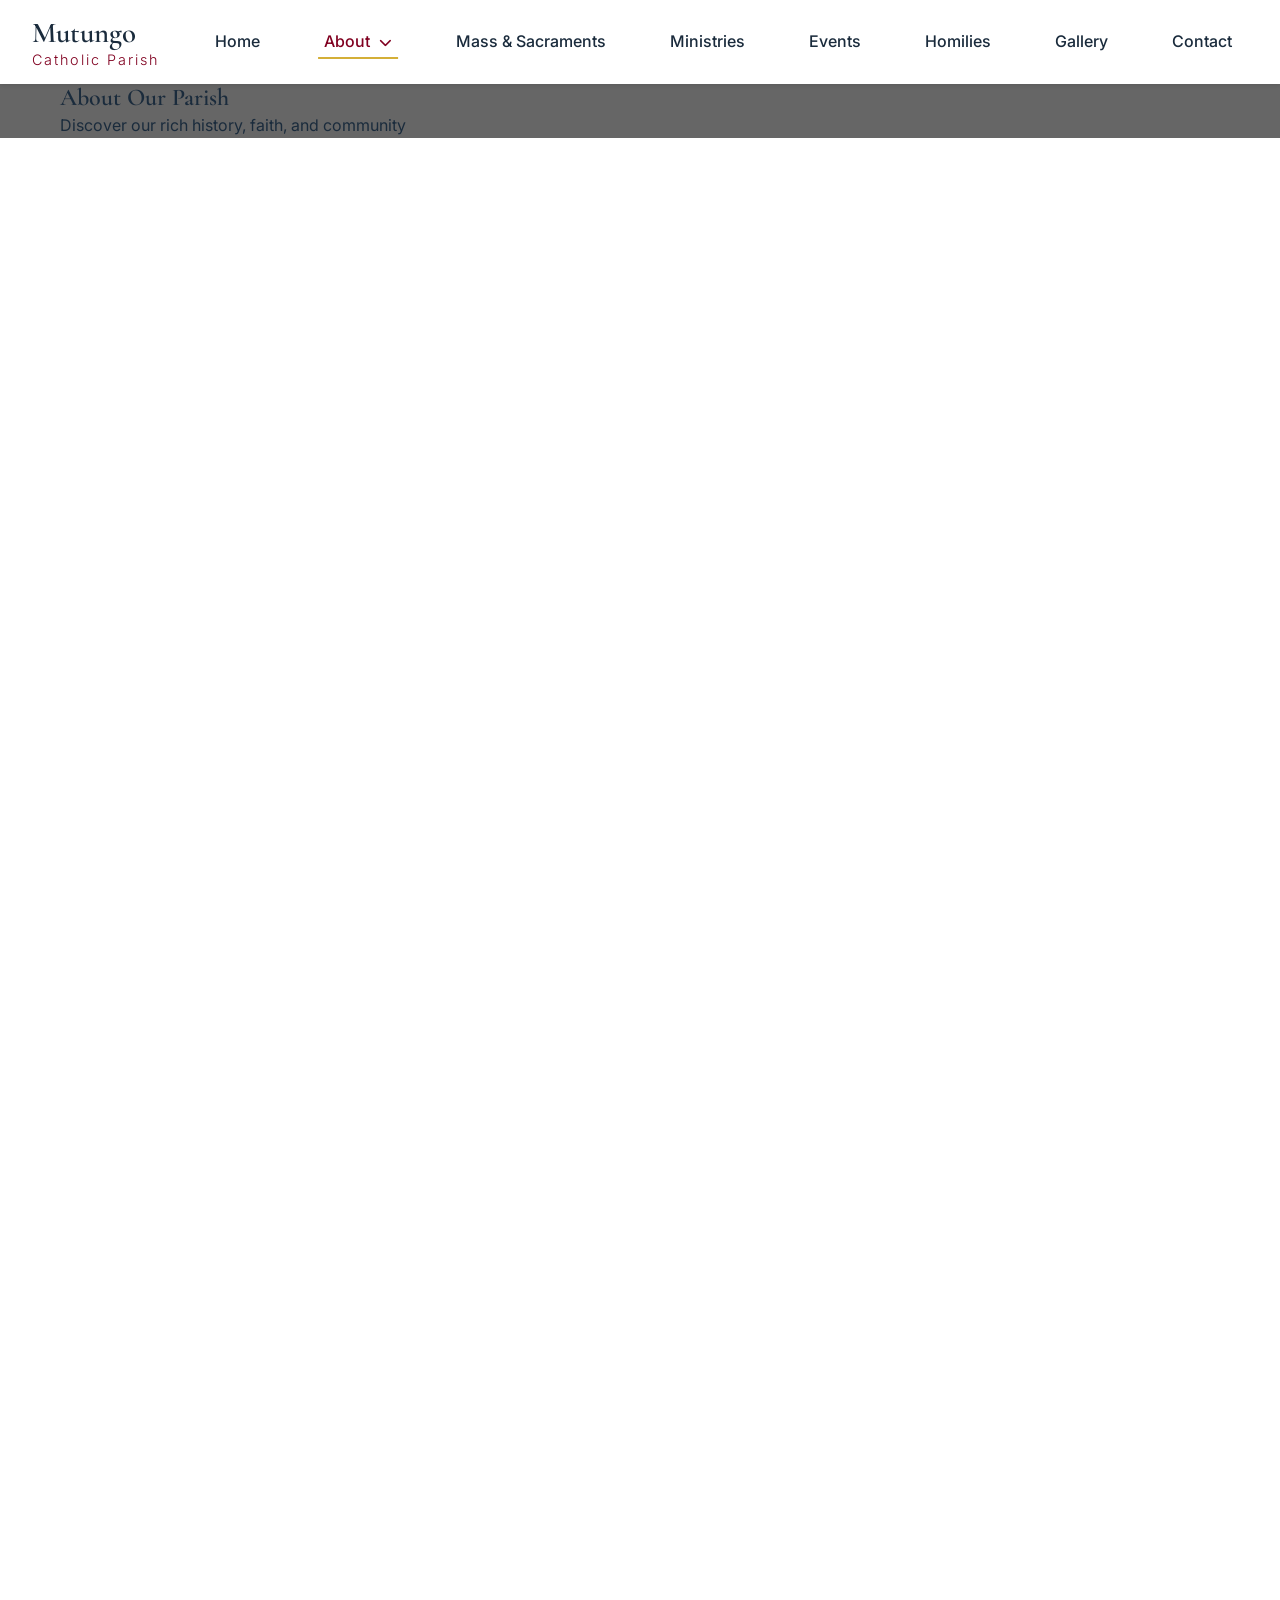
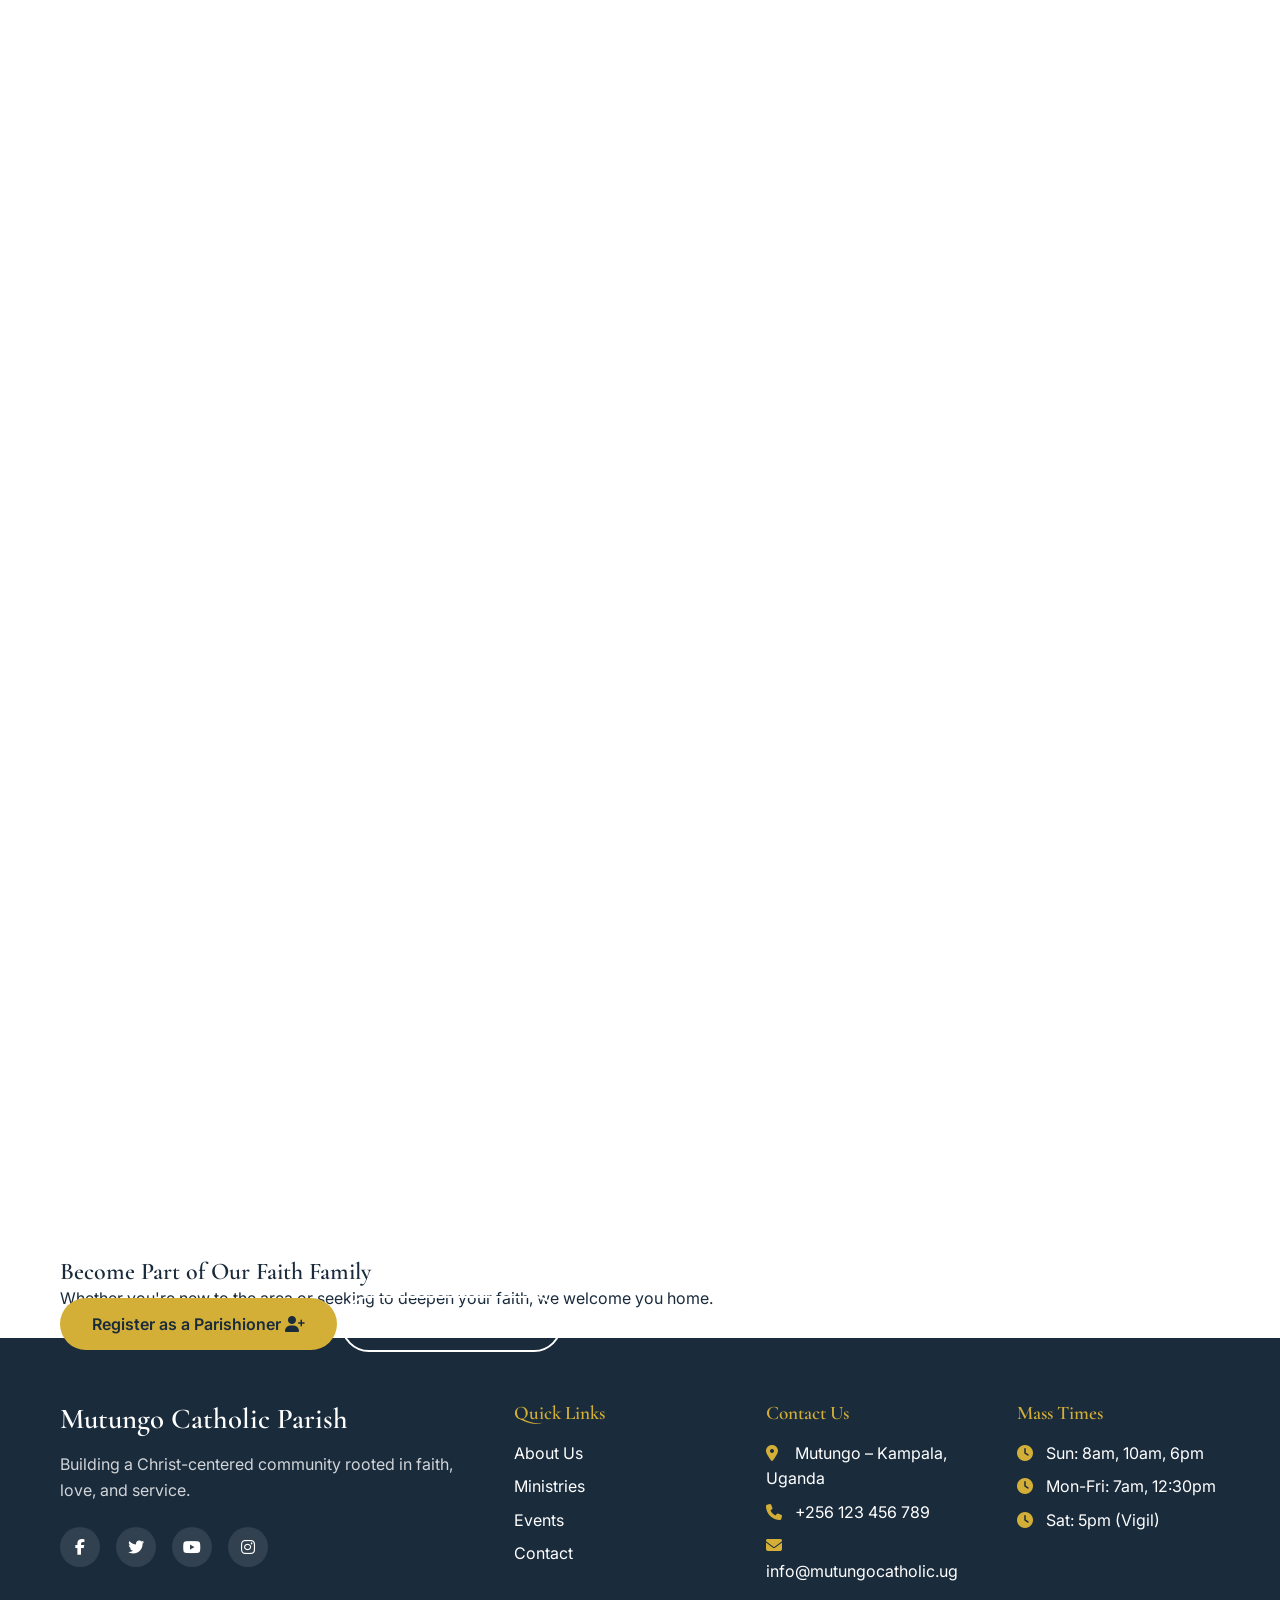
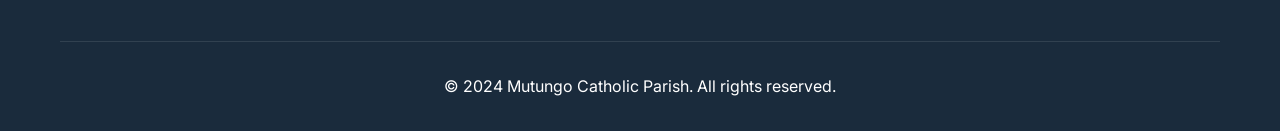
==== about.html @ 7c549b1f "Create about.html" ====
<!DOCTYPE html>
<html lang="en">
<head>
    <meta charset="UTF-8">
    <meta name="viewport" content="width=device-width, initial-scale=1.0">
    <title>About Us - Mutungo Catholic Parish</title>
    <!-- Google Fonts -->
    <link href="https://fonts.googleapis.com/css2?family=Cormorant+Garamond:wght@400;500;600;700&family=Inter:wght@300;400;500;600&display=swap" rel="stylesheet">
    <!-- Font Awesome -->
    <link rel="stylesheet" href="https://cdnjs.cloudflare.com/ajax/libs/font-awesome/6.4.0/css/all.min.css">
    <!-- Custom CSS -->
    <link rel="stylesheet" href="/css/styles.css">
</head>
<body>
    <!-- Sticky Navigation -->
    <nav class="navbar">
        <div class="nav-container">
            <div class="logo">
                <h2>Mutungo<span>Catholic Parish</span></h2>
            </div>
            <div class="menu-toggle" id="mobile-menu">
                <span class="bar"></span>
                <span class="bar"></span>
                <span class="bar"></span>
            </div>
            <ul class="nav-menu">
                <li><a href="/index.html">Home</a></li>
                <li class="dropdown">
                    <a href="/about.html" class="dropdown-toggle active">About <i class="fas fa-chevron-down"></i></a>
                    <ul class="dropdown-menu">
                        <li><a href="#our-parish">Our Parish</a></li>
                        <li><a href="#history">History</a></li>
                        <li><a href="#clergy">Our Clergy</a></li>
                        <li><a href="#mission">Mission & Vision</a></li>
                    </ul>
                </li>
                <li><a href="/mass-sacraments.html">Mass & Sacraments</a></li>
                <li><a href="/ministries.html">Ministries</a></li>
                <li><a href="/events.html">Events</a></li>
                <li><a href="/homilies.html">Homilies</a></li>
                <li><a href="/gallery.html">Gallery</a></li>
                <li><a href="/contact.html">Contact</a></li>
            </ul>
        </div>
    </nav>

    <!-- Page Header -->
    <section class="page-header" style="background: linear-gradient(rgba(0,0,0,0.6), rgba(0,0,0,0.6)), url('https://via.placeholder.com/1920x400/1a2b3c/ffffff?text=About+Mutungo+Parish') no-repeat center/cover;">
        <div class="container">
            <h1 class="animate-text">About Our Parish</h1>
            <p class="animate-text-delay">Discover our rich history, faith, and community</p>
        </div>
    </section>

    <!-- Our Parish Section -->
    <section id="our-parish" class="about-intro reveal">
        <div class="container">
            <div class="about-grid">
                <div class="about-content">
                    <span class="subtitle">Welcome to</span>
                    <h2>Mutungo Catholic Parish</h2>
                    <p class="lead">Located in the heart of Mutungo – Kampala, Uganda, our parish stands as a beacon of faith, hope, and love since its establishment.</p>
                    <p>We are a vibrant Catholic community dedicated to building a Christ-centered environment where families grow in faith, young people discover their purpose, and everyone experiences the transforming love of God. Our parish is more than just a place of worship – it's a spiritual home where thousands of faithful gather to celebrate the sacraments, participate in ministries, and serve our neighbors in need.</p>
                    <div class="about-stats">
                        <div class="stat-item">
                            <span class="stat-number" data-count="5000">0</span>
                            <span class="stat-label">Parishioners</span>
                        </div>
                        <div class="stat-item">
                            <span class="stat-number" data-count="25">0</span>
                            <span class="stat-label">Ministries</span>
                        </div>
                        <div class="stat-item">
                            <span class="stat-number" data-count="15">0</span>
                            <span class="stat-label">Outreach Programs</span>
                        </div>
                        <div class="stat-item">
                            <span class="stat-number" data-count="50">0</span>
                            <span class="stat-label">Years of Service</span>
                        </div>
                    </div>
                </div>
                <div class="about-image">
                    <img src="https://via.placeholder.com/600x800/d4af37/ffffff?text=Parish+Church" alt="Mutungo Catholic Parish Church">
                    <div class="image-overlay"></div>
                </div>
            </div>
        </div>
    </section>

    <!-- History Section with Timeline -->
    <section id="history" class="history-section reveal">
        <div class="container">
            <div class="section-header">
                <span class="subtitle">Our Journey</span>
                <h2>Parish History</h2>
            </div>
            <div class="timeline">
                <div class="timeline-item">
                    <div class="timeline-left">
                        <span class="timeline-year">1974</span>
                    </div>
                    <div class="timeline-content">
                        <h3>The Beginning</h3>
                        <p>Mutungo Catholic Parish was established as a small chapel serving the local community. The first Mass was celebrated under a simple structure with just 50 families.</p>
                        <img src="https://via.placeholder.com/400x250/1a2b3c/ffffff?text=First+Chapel+1974" alt="First Chapel">
                    </div>
                </div>
                <div class="timeline-item">
                    <div class="timeline-left">
                        <span class="timeline-year">1985</span>
                    </div>
                    <div class="timeline-content">
                        <h3>Church Building</h3>
                        <p>The current church building was constructed through the tireless efforts of parishioners. This marked a significant milestone in our growth.</p>
                        <img src="https://via.placeholder.com/400x250/800020/ffffff?text=Church+Construction" alt="Church Construction">
                    </div>
                </div>
                <div class="timeline-item">
                    <div class="timeline-left">
                        <span class="timeline-year">2000</span>
                    </div>
                    <div class="timeline-content">
                        <h3>Expansion & Growth</h3>
                        <p>With the growing community, we expanded our facilities including the parish hall, classrooms for catechism, and the priest's residence.</p>
                        <img src="https://via.placeholder.com/400x250/d4af37/ffffff?text=Parish+Expansion" alt="Parish Expansion">
                    </div>
                </div>
                <div class="timeline-item">
                    <div class="timeline-left">
                        <span class="timeline-year">2024</span>
                    </div>
                    <div class="timeline-content">
                        <h3>Today</h3>
                        <p>Now serving over 5,000 families, Mutungo Catholic Parish continues to grow in faith and service, embracing modern ways to spread the Gospel.</p>
                        <img src="https://via.placeholder.com/400x250/1a2b3c/ffffff?text=Present+Day" alt="Present Day">
                    </div>
                </div>
            </div>
        </div>
    </section>

    <!-- Clergy Section -->
    <section id="clergy" class="clergy-section reveal">
        <div class="container">
            <div class="section-header">
                <span class="subtitle">Our Spiritual Leaders</span>
                <h2>Meet Our Clergy</h2>
            </div>
            <div class="clergy-grid">
                <div class="clergy-card">
                    <div class="clergy-image">
                        <img src="https://via.placeholder.com/400x500/800020/ffffff?text=Fr.+John+Mukasa" alt="Fr. John Mukasa">
                        <div class="clergy-social">
                            <a href="#"><i class="fab fa-facebook-f"></i></a>
                            <a href="#"><i class="fab fa-twitter"></i></a>
                            <a href="#"><i class="fab fa-linkedin-in"></i></a>
                        </div>
                    </div>
                    <div class="clergy-info">
                        <h3>Rev. Fr. John Mukasa</h3>
                        <p class="clergy-title">Parish Priest</p>
                        <p class="clergy-bio">Ordained in 1995, Fr. John has served Mutungo Parish for over 15 years. He is known for his inspiring homilies and dedication to youth ministry.</p>
                    </div>
                </div>
                <div class="clergy-card">
                    <div class="clergy-image">
                        <img src="https://via.placeholder.com/400x500/1a2b3c/ffffff?text=Fr.+Peter+Ssemakula" alt="Fr. Peter Ssemakula">
                        <div class="clergy-social">
                            <a href="#"><i class="fab fa-facebook-f"></i></a>
                            <a href="#"><i class="fab fa-twitter"></i></a>
                            <a href="#"><i class="fab fa-linkedin-in"></i></a>
                        </div>
                    </div>
                    <div class="clergy-info">
                        <h3>Rev. Fr. Peter Ssemakula</h3>
                        <p class="clergy-title">Assistant Parish Priest</p>
                        <p class="clergy-bio">A passionate teacher of faith, Fr. Peter leads our catechism programs and young adult ministry. Ordained in 2010.</p>
                    </div>
                </div>
                <div class="clergy-card">
                    <div class="clergy-image">
                        <img src="https://via.placeholder.com/400x500/d4af37/ffffff?text=Fr.+Paul+Lubega" alt="Fr. Paul Lubega">
                        <div class="clergy-social">
                            <a href="#"><i class="fab fa-facebook-f"></i></a>
                            <a href="#"><i class="fab fa-twitter"></i></a>
                            <a href="#"><i class="fab fa-linkedin-in"></i></a>
                        </div>
                    </div>
                    <div class="clergy-info">
                        <h3>Rev. Fr. Paul Lubega</h3>
                        <p class="clergy-title">Resident Priest</p>
                        <p class="clergy-bio">Fr. Paul coordinates our sacramental programs and marriage preparation courses. He brings warmth and wisdom to all his ministry.</p>
                    </div>
                </div>
            </div>
        </div>
    </section>

    <!-- Mission & Vision Section -->
    <section id="mission" class="mission-section reveal">
        <div class="container">
            <div class="mission-grid">
                <div class="mission-card mission-primary">
                    <div class="mission-icon">
                        <i class="fas fa-cross"></i>
                    </div>
                    <h3>Our Mission</h3>
                    <p>To build a Christ-centered community rooted in faith, love, and service, where every person encounters the living God and grows in holiness.</p>
                    <ul class="mission-list">
                        <li><i class="fas fa-check-circle"></i> Proclaim the Gospel with joy</li>
                        <li><i class="fas fa-check-circle"></i> Celebrate the Sacraments worthily</li>
                        <li><i class="fas fa-check-circle"></i> Serve the poor and marginalized</li>
                        <li><i class="fas fa-check-circle"></i> Form disciples for Christ</li>
                    </ul>
                </div>
                <div class="mission-card mission-secondary">
                    <div class="mission-icon">
                        <i class="fas fa-eye"></i>
                    </div>
                    <h3>Our Vision</h3>
                    <p>To be a beacon of hope and a model of authentic Christian community in Kampala and beyond.</p>
                    <ul class="mission-list">
                        <li><i class="fas fa-check-circle"></i> A parish where families thrive</li>
                        <li><i class="fas fa-check-circle"></i> Youth passionate about faith</li>
                        <li><i class="fas fa-check-circle"></i> Active in social justice</li>
                        <li><i class="fas fa-check-circle"></i> Welcoming to all</li>
                    </ul>
                </div>
                <div class="mission-card mission-tertiary">
                    <div class="mission-icon">
                        <i class="fas fa-heart"></i>
                    </div>
                    <h3>Our Values</h3>
                    <p>Guided by the Gospel and Catholic tradition, we uphold these core values:</p>
                    <ul class="mission-list">
                        <li><i class="fas fa-check-circle"></i> Faith & Prayer</li>
                        <li><i class="fas fa-check-circle"></i> Community & Fellowship</li>
                        <li><i class="fas fa-check-circle"></i> Compassion & Service</li>
                        <li><i class="fas fa-check-circle"></i> Excellence & Integrity</li>
                    </ul>
                </div>
            </div>
        </div>
    </section>

    <!-- Parish Life Gallery Preview -->
    <section class="parish-life reveal">
        <div class="container">
            <div class="section-header">
                <span class="subtitle">Moments of Grace</span>
                <h2>Life at Mutungo Parish</h2>
            </div>
            <div class="life-gallery">
                <div class="gallery-item large">
                    <img src="https://via.placeholder.com/800x600/d4af37/ffffff?text=Sunday+Mass" alt="Sunday Mass">
                    <div class="gallery-overlay">
                        <h4>Sunday Mass</h4>
                        <p>Worship in spirit and truth</p>
                    </div>
                </div>
                <div class="gallery-item">
                    <img src="https://via.placeholder.com/400x300/800020/ffffff?text=Baptism" alt="Baptism">
                    <div class="gallery-overlay">
                        <h4>Holy Baptism</h4>
                    </div>
                </div>
                <div class="gallery-item">
                    <img src="https://via.placeholder.com/400x300/1a2b3c/ffffff?text=Youth+Ministry" alt="Youth Ministry">
                    <div class="gallery-overlay">
                        <h4>Youth Ministry</h4>
                    </div>
                </div>
                <div class="gallery-item">
                    <img src="https://via.placeholder.com/400x300/d4af37/ffffff?text=Choir" alt="Choir">
                    <div class="gallery-overlay">
                        <h4>Parish Choir</h4>
                    </div>
                </div>
                <div class="gallery-item">
                    <img src="https://via.placeholder.com/400x300/800020/ffffff?text=Outreach" alt="Community Outreach">
                    <div class="gallery-overlay">
                        <h4>Community Outreach</h4>
                    </div>
                </div>
            </div>
            <div class="gallery-cta">
                <a href="/gallery.html" class="btn-primary">View Full Gallery <i class="fas fa-arrow-right"></i></a>
            </div>
        </div>
    </section>

    <!-- Parish Leadership -->
    <section class="leadership-section reveal">
        <div class="container">
            <div class="section-header">
                <span class="subtitle">Guided by Faith</span>
                <h2>Parish Leadership</h2>
            </div>
            <div class="leadership-grid">
                <div class="leader-card">
                    <div class="leader-icon">
                        <i class="fas fa-users"></i>
                    </div>
                    <h4>Parish Pastoral Council</h4>
                    <p>Advising and supporting our clergy in the mission of the parish.</p>
                </div>
                <div class="leader-card">
                    <div class="leader-icon">
                        <i class="fas fa-hand-holding-usd"></i>
                    </div>
                    <h4>Finance Committee</h4>
                    <p>Ensuring responsible stewardship of parish resources.</p>
                </div>
                <div class="leader-card">
                    <div class="leader-icon">
                        <i class="fas fa-church"></i>
                    </div>
                    <h4>Liturgy Committee</h4>
                    <p>Enhancing our worship experience and liturgical celebrations.</p>
                </div>
                <div class="leader-card">
                    <div class="leader-icon">
                        <i class="fas fa-tools"></i>
                    </div>
                    <h4>Building & Maintenance</h4>
                    <p>Caring for our sacred spaces and parish facilities.</p>
                </div>
            </div>
        </div>
    </section>

    <!-- Call to Action -->
    <section class="cta-section">
        <div class="container">
            <div class="cta-content">
                <h2>Become Part of Our Faith Family</h2>
                <p>Whether you're new to the area or seeking to deepen your faith, we welcome you home.</p>
                <div class="cta-buttons">
                    <a href="/contact.html" class="btn-primary">Register as a Parishioner <i class="fas fa-user-plus"></i></a>
                    <a href="/mass-sacraments.html" class="btn-outline">View Mass Times <i class="fas fa-calendar-alt"></i></a>
                </div>
            </div>
        </div>
    </section>

    <!-- Footer -->
    <footer class="footer">
        <div class="container">
            <div class="footer-grid">
                <div class="footer-info">
                    <h3>Mutungo Catholic Parish</h3>
                    <p>Building a Christ-centered community rooted in faith, love, and service.</p>
                    <div class="social-links">
                        <a href="#"><i class="fab fa-facebook-f"></i></a>
                        <a href="#"><i class="fab fa-twitter"></i></a>
                        <a href="#"><i class="fab fa-youtube"></i></a>
                        <a href="#"><i class="fab fa-instagram"></i></a>
                    </div>
                </div>
                <div class="footer-links">
                    <h4>Quick Links</h4>
                    <ul>
                        <li><a href="/about.html">About Us</a></li>
                        <li><a href="/ministries.html">Ministries</a></li>
                        <li><a href="/events.html">Events</a></li>
                        <li><a href="/contact.html">Contact</a></li>
                    </ul>
                </div>
                <div class="footer-contact">
                    <h4>Contact Us</h4>
                    <ul>
                        <li><i class="fas fa-map-marker-alt"></i> Mutungo – Kampala, Uganda</li>
                        <li><i class="fas fa-phone"></i> +256 123 456 789</li>
                        <li><i class="fas fa-envelope"></i> info@mutungocatholic.ug</li>
                    </ul>
                </div>
                <div class="footer-mass">
                    <h4>Mass Times</h4>
                    <ul>
                        <li><i class="fas fa-clock"></i> Sun: 8am, 10am, 6pm</li>
                        <li><i class="fas fa-clock"></i> Mon-Fri: 7am, 12:30pm</li>
                        <li><i class="fas fa-clock"></i> Sat: 5pm (Vigil)</li>
                    </ul>
                </div>
            </div>
            <div class="footer-bottom">
                <p>&copy; 2024 Mutungo Catholic Parish. All rights reserved.</p>
            </div>
        </div>
    </footer>

    <!-- Custom JS -->
    <script src="/js/main.js"></script>
    <script>
        // Additional about page specific JavaScript
        document.addEventListener('DOMContentLoaded', function() {
            // Counter animation for statistics
            const statNumbers = document.querySelectorAll('.stat-number');
            
            function animateStats() {
                statNumbers.forEach(stat => {
                    const target = parseInt(stat.getAttribute('data-count'));
                    const current = parseInt(stat.innerText);
                    const increment = target / 50; // Divide animation into 50 steps
                    
                    if (current < target) {
                        stat.innerText = Math.ceil(current + increment);
                        setTimeout(animateStats, 30);
                    } else {
                        stat.innerText = target;
                    }
                });
            }

            // Start animation when stats come into view
            const observer = new IntersectionObserver((entries) => {
                entries.forEach(entry => {
                    if (entry.isIntersecting) {
                        animateStats();
                        observer.unobserve(entry.target);
                    }
                });
            });

            document.querySelector('.about-stats')?.forEach(stats => {
                observer.observe(stats);
            });
        });
    </script>
</body>
</html>
---- css/styles.css ----
/* ===== VARIABLES ===== */
:root {
    --gold: #D4AF37;
    --gold-light: #F4E5B9;
    --burgundy: #800020;
    --burgundy-dark: #4A0012;
    --deep-blue: #1A2B3C;
    --deep-blue-light: #2C3E50;
    --white: #FFFFFF;
    --off-white: #F8F9FA;
    --gray-light: #E9ECEF;
    --gray: #6C757D;
    --shadow-sm: 0 2px 4px rgba(0,0,0,0.1);
    --shadow-md: 0 4px 6px rgba(0,0,0,0.1);
    --shadow-lg: 0 10px 15px rgba(0,0,0,0.1);
    --shadow-hover: 0 20px 25px -5px rgba(0,0,0,0.2);
    --transition: all 0.3s ease;
}

/* ===== RESET & BASE ===== */
* {
    margin: 0;
    padding: 0;
    box-sizing: border-box;
}

html {
    scroll-behavior: smooth;
}

body {
    font-family: 'Inter', sans-serif;
    color: var(--deep-blue);
    line-height: 1.6;
    overflow-x: hidden;
}

h1, h2, h3, h4, h5, h6 {
    font-family: 'Cormorant Garamond', serif;
    font-weight: 600;
    line-height: 1.2;
}

a {
    text-decoration: none;
    color: inherit;
    transition: var(--transition);
}

ul {
    list-style: none;
}

img {
    max-width: 100%;
    height: auto;
    display: block;
}

.container {
    max-width: 1200px;
    margin: 0 auto;
    padding: 0 20px;
}

/* ===== NAVIGATION ===== */
.navbar {
    position: sticky;
    top: 0;
    background: var(--white);
    box-shadow: var(--shadow-sm);
    z-index: 1000;
    padding: 1rem 0;
}

.nav-container {
    max-width: 1400px;
    margin: 0 auto;
    padding: 0 2rem;
    display: flex;
    justify-content: space-between;
    align-items: center;
}

.logo h2 {
    font-size: 1.8rem;
    color: var(--deep-blue);
    position: relative;
}

.logo h2 span {
    display: block;
    font-size: 0.9rem;
    font-family: 'Inter', sans-serif;
    font-weight: 300;
    color: var(--burgundy);
    letter-spacing: 2px;
}

.nav-menu {
    display: flex;
    align-items: center;
    gap: 2rem;
}

.nav-menu a {
    font-size: 1rem;
    font-weight: 500;
    color: var(--deep-blue);
    padding: 0.5rem 1rem;
    border-radius: 4px;
    position: relative;
}

.nav-menu a::after {
    content: '';
    position: absolute;
    bottom: 0;
    left: 50%;
    transform: translateX(-50%);
    width: 0;
    height: 2px;
    background: var(--gold);
    transition: var(--transition);
}

.nav-menu a:hover::after,
.nav-menu a.active::after {
    width: 80%;
}

.nav-menu a:hover,
.nav-menu a.active {
    color: var(--burgundy);
}

/* Dropdown Menu */
.dropdown {
    position: relative;
}

.dropdown-toggle i {
    font-size: 0.8rem;
    margin-left: 0.3rem;
}

.dropdown-menu {
    position: absolute;
    top: 100%;
    left: 0;
    background: var(--white);
    min-width: 200px;
    box-shadow: var(--shadow-md);
    border-radius: 8px;
    opacity: 0;
    visibility: hidden;
    transform: translateY(-10px);
    transition: var(--transition);
    z-index: 100;
}

.dropdown:hover .dropdown-menu {
    opacity: 1;
    visibility: visible;
    transform: translateY(0);
}

.dropdown-menu li {
    padding: 0.5rem 1rem;
}

.dropdown-menu li:hover {
    background: var(--gold-light);
}

/* Mobile Menu */
.menu-toggle {
    display: none;
    flex-direction: column;
    cursor: pointer;
}

.bar {
    width: 25px;
    height: 3px;
    background: var(--deep-blue);
    margin: 3px 0;
    transition: var(--transition);
}

/* ===== HERO CAROUSEL ===== */
.hero-carousel {
    height: 90vh;
    position: relative;
    overflow: hidden;
}

.carousel-container {
    height: 100%;
    position: relative;
}

.carousel-slide {
    position: absolute;
    top: 0;
    left: 0;
    width: 100%;
    height: 100%;
    background-size: cover;
    background-position: center;
    opacity: 0;
    transition: opacity 0.5s ease-in-out;
    display: flex;
    align-items: center;
    justify-content: center;
    text-align: center;
}

.carousel-slide.active {
    opacity: 1;
}

.slide-content {
    max-width: 800px;
    padding: 2rem;
    color: var(--white);
    transform: translateY(0);
}

.slide-content h1 {
    font-size: 4rem;
    margin-bottom: 1rem;
    text-shadow: 2px 2px 4px rgba(0,0,0,0.3);
    animation: slideUpFade 1s ease;
}

.slide-content p {
    font-size: 1.3rem;
    margin-bottom: 2rem;
    text-shadow: 1px 1px 2px rgba(0,0,0,0.3);
    animation: slideUpFade 1s ease 0.2s both;
}

.slide-buttons {
    display: flex;
    gap: 1rem;
    justify-content: center;
    animation: slideUpFade 1s ease 0.4s both;
}

.btn-primary, .btn-secondary, .btn-outline {
    padding: 1rem 2rem;
    border-radius: 50px;
    font-weight: 600;
    cursor: pointer;
    transition: var(--transition);
    border: none;
    font-size: 1rem;
}

.btn-primary {
    background: var(--gold);
    color: var(--deep-blue);
}

.btn-primary:hover {
    background: var(--burgundy);
    color: var(--white);
    transform: translateY(-2px);
    box-shadow: var(--shadow-hover);
}

.btn-secondary {
    background: var(--burgundy);
    color: var(--white);
}

.btn-secondary:hover {
    background: var(--deep-blue);
    transform: translateY(-2px);
    box-shadow: var(--shadow-hover);
}

.btn-outline {
    background: transparent;
    color: var(--white);
    border: 2px solid var(--white);
}

.btn-outline:hover {
    background: var(--white);
    color: var(--deep-blue);
    transform: translateY(-2px);
}

.carousel-nav button {
    position: absolute;
    top: 50%;
    transform: translateY(-50%);
    background: rgba(255,255,255,0.3);
    border: none;
    width: 50px;
    height: 50px;
    border-radius: 50%;
    cursor: pointer;
    color: var(--white);
    font-size: 1.2rem;
    transition: var(--transition);
}

.carousel-nav button:hover {
    background: var(--gold);
    color: var(--deep-blue);
}

.prev {
    left: 20px;
}

.next {
    right: 20px;
}

.carousel-dots {
    position: absolute;
    bottom: 20px;
    left: 50%;
    transform: translateX(-50%);
    display: flex;
    gap: 10px;
}

.dot {
    width: 12px;
    height: 12px;
    border-radius: 50%;
    background: rgba(255,255,255,0.5);
    cursor: pointer;
    transition: var(--transition);
}

.dot.active {
    background: var(--gold);
    transform: scale(1.2);
}

/* ===== WELCOME SECTION ===== */
.welcome-section {
    padding: 5rem 0;
    background: var(--off-white);
}

.section-header {
    text-align: center;
    margin-bottom: 4rem;
}

.subtitle {
    color: var(--gold);
    font-size: 1.1rem;
    text-transform: uppercase;
    letter-spacing: 3px;
    font-weight: 500;
}

.section-header h2 {
    font-size: 3rem;
    color: var(--deep-blue);
    margin: 0.5rem 0;
    position: relative;
    display: inline-block;
}

.section-header h2::after {
    content: '';
    position: absolute;
    bottom: -10px;
    left: 50%;
    transform: translateX(-50%);
    width: 80px;
    height: 3px;
    background: var(--gold);
}

.section-description {
    color: var(--gray);
    margin-top: 1rem;
}

.welcome-grid {
    display: grid;
    grid-template-columns: repeat(auto-fit, minmax(300px, 1fr));
    gap: 2rem;
    margin-top: 2rem;
}

.welcome-card {
    background: var(--white);
    padding: 2rem;
    border-radius: 8px;
    text-align: center;
    box-shadow: var(--shadow-sm);
    transition: var(--transition);
    position: relative;
    overflow: hidden;
}

.welcome-card::before {
    content: '';
    position: absolute;
    top: 0;
    left: 0;
    width: 100%;
    height: 4px;
    background: linear-gradient(90deg, var(--gold), var(--burgundy));
    transform: scaleX(0);
    transition: var(--transition);
}

.welcome-card:hover {
    transform: translateY(-10px);
    box-shadow: var(--shadow-hover);
}

.welcome-card:hover::before {
    transform: scaleX(1);
}

.icon-wrapper {
    width: 80px;
    height: 80px;
    background: linear-gradient(135deg, var(--gold-light), var(--white));
    border-radius: 50%;
    display: flex;
    align-items: center;
    justify-content: center;
    margin: 0 auto 1.5rem;
    transition: var(--transition);
}

.icon-wrapper i {
    font-size: 2rem;
    color: var(--burgundy);
}

.welcome-card:hover .icon-wrapper {
    background: var(--gold);
}

.welcome-card:hover .icon-wrapper i {
    color: var(--deep-blue);
}

.welcome-card h3 {
    margin-bottom: 1rem;
    color: var(--deep-blue);
}

/* ===== PRIEST SECTION ===== */
.priest-section {
    padding: 5rem 0;
    background: var(--white);
}

.priest-grid {
    display: grid;
    grid-template-columns: 1fr 1fr;
    gap: 4rem;
    align-items: center;
}

.priest-image {
    position: relative;
    border-radius: 8px;
    overflow: hidden;
    box-shadow: var(--shadow-lg);
}

.priest-image img {
    width: 100%;
    height: 100%;
    object-fit: cover;
    transition: var(--transition);
}

.priest-image:hover img {
    transform: scale(1.05);
}

.image-overlay {
    position: absolute;
    top: 0;
    left: 0;
    width: 100%;
    height: 100%;
    background: linear-gradient(135deg, rgba(212,175,55,0.2), rgba(128,0,32,0.2));
    pointer-events: none;
}

.priest-content {
    padding: 2rem;
}

.priest-content h2 {
    font-size: 2.5rem;
    margin: 0.5rem 0;
}

.priest-title {
    color: var(--gold);
    font-size: 1.1rem;
    margin-bottom: 2rem;
    font-weight: 500;
}

.priest-message {
    position: relative;
    padding: 2rem;
    background: var(--off-white);
    border-radius: 8px;
    margin: 2rem 0;
}

.priest-message i {
    position: absolute;
    top: 1rem;
    left: 1rem;
    font-size: 2rem;
    color: var(--gold);
    opacity: 0.3;
}

.priest-message p {
    font-style: italic;
    line-height: 1.8;
}

.priest-signature h4 {
    color: var(--burgundy);
    font-size: 1.5rem;
}

/* ===== LIVE MASS SECTION ===== */
.live-mass-section {
    padding: 5rem 0;
    background: linear-gradient(135deg, var(--deep-blue), var(--deep-blue-light));
    color: var(--white);
}

.live-mass-grid {
    display: grid;
    grid-template-columns: 1fr 1fr;
    gap: 4rem;
    align-items: center;
}

.live-mass-content h2 {
    font-size: 3rem;
    margin: 0.5rem 0 1rem;
}

.mass-description {
    font-size: 1.1rem;
    margin-bottom: 2rem;
    opacity: 0.9;
}

.mass-schedule-mini {
    background: rgba(255,255,255,0.1);
    padding: 2rem;
    border-radius: 8px;
}

.mass-schedule-mini h4 {
    color: var(--gold);
    margin-bottom: 1rem;
    font-size: 1.2rem;
}

.mass-schedule-mini ul li {
    margin: 0.5rem 0;
}

.mass-schedule-mini i {
    color: var(--gold);
    margin-right: 0.5rem;
}

.video-thumbnail {
    position: relative;
    border-radius: 8px;
    overflow: hidden;
    box-shadow: var(--shadow-lg);
}

.video-thumbnail img {
    width: 100%;
    height: auto;
    transition: var(--transition);
}

.play-button {
    position: absolute;
    top: 50%;
    left: 50%;
    transform: translate(-50%, -50%);
    width: 80px;
    height: 80px;
    background: var(--gold);
    border-radius: 50%;
    display: flex;
    align-items: center;
    justify-content: center;
    transition: var(--transition);
}

.play-button i {
    color: var(--deep-blue);
    font-size: 2rem;
    margin-left: 5px;
}

.play-button:hover {
    background: var(--white);
    transform: translate(-50%, -50%) scale(1.1);
}

.live-badge {
    position: absolute;
    top: 20px;
    right: 20px;
    background: var(--burgundy);
    color: var(--white);
    padding: 0.5rem 1rem;
    border-radius: 4px;
    font-weight: 600;
    animation: pulse 2s infinite;
}

/* ===== EVENTS PREVIEW ===== */
.events-preview {
    padding: 5rem 0;
    background: var(--off-white);
}

.events-grid {
    display: grid;
    grid-template-columns: repeat(auto-fit, minmax(300px, 1fr));
    gap: 2rem;
    margin-bottom: 3rem;
}

.event-card {
    display: flex;
    gap: 1.5rem;
    background: var(--white);
    padding: 1.5rem;
    border-radius: 8px;
    box-shadow: var(--shadow-sm);
    transition: var(--transition);
}

.event-card:hover {
    transform: translateX(5px);
    box-shadow: var(--shadow-md);
}

.event-date {
    text-align: center;
    min-width: 80px;
}

.event-date .day {
    font-size: 2rem;
    font-weight: 700;
    color: var(--burgundy);
    line-height: 1;
}

.event-date .month {
    font-size: 1rem;
    color: var(--gold);
    text-transform: uppercase;
}

.event-details h3 {
    margin-bottom: 0.5rem;
}

.event-details p {
    color: var(--gray);
    font-size: 0.9rem;
    margin: 0.2rem 0;
}

.event-details i {
    color: var(--gold);
    width: 20px;
}

.events-cta {
    text-align: center;
}

/* ===== FOOTER ===== */
.footer {
    background: var(--deep-blue);
    color: var(--white);
    padding: 4rem 0 2rem;
}

.footer-grid {
    display: grid;
    grid-template-columns: 2fr 1fr 1fr 1fr;
    gap: 3rem;
    margin-bottom: 3rem;
}

.footer-info h3 {
    font-size: 1.8rem;
    margin-bottom: 1rem;
}

.footer-info p {
    opacity: 0.8;
    margin-bottom: 1.5rem;
}

.social-links {
    display: flex;
    gap: 1rem;
}

.social-links a {
    width: 40px;
    height: 40px;
    background: rgba(255,255,255,0.1);
    border-radius: 50%;
    display: flex;
    align-items: center;
    justify-content: center;
    transition: var(--transition);
}

.social-links a:hover {
    background: var(--gold);
    transform: translateY(-3px);
}

.footer-links h4,
.footer-contact h4,
.footer-mass h4 {
    color: var(--gold);
    margin-bottom: 1rem;
    font-size: 1.2rem;
}

.footer-links ul li,
.footer-contact ul li,
.footer-mass ul li {
    margin: 0.5rem 0;
}

.footer-links ul li a:hover {
    color: var(--gold);
    padding-left: 5px;
}

.footer-contact i,
.footer-mass i {
    color: var(--gold);
    width: 25px;
}

.footer-bottom {
    text-align: center;
    padding-top: 2rem;
    border-top: 1px solid rgba(255,255,255,0.1);
}

/* ===== ANIMATIONS ===== */
@keyframes slideUpFade {
    from {
        opacity: 0;
        transform: translateY(30px);
    }
    to {
        opacity: 1;
        transform: translateY(0);
    }
}

@keyframes pulse {
    0% {
        transform: scale(1);
    }
    50% {
        transform: scale(1.05);
    }
    100% {
        transform: scale(1);
    }
}

/* Reveal Animation */
.reveal {
    opacity: 0;
    transform: translateY(30px);
    transition: all 1s ease;
}

.reveal.active {
    opacity: 1;
    transform: translateY(0);
}

/* ===== RESPONSIVE DESIGN ===== */
@media (max-width: 1024px) {
    .footer-grid {
        grid-template-columns: 1fr 1fr;
    }
    
    .priest-grid,
    .live-mass-grid {
        grid-template-columns: 1fr;
        gap: 2rem;
    }
    
    .slide-content h1 {
        font-size: 3rem;
    }
}

@media (max-width: 768px) {
    .menu-toggle {
        display: flex;
    }
    
    .nav-menu {
        position: absolute;
        top: 100%;
        left: 0;
        width: 100%;
        background: var(--white);
        flex-direction: column;
        padding: 2rem;
        gap: 1rem;
        box-shadow: var(--shadow-md);
        transform: translateY(-100%);
        opacity: 0;
        visibility: hidden;
        transition: var(--transition);
    }
    
    .nav-menu.active {
        transform: translateY(0);
        opacity: 1;
        visibility: visible;
    }
    
    .dropdown-menu {
        position: static;
        opacity: 1;
        visibility: visible;
        transform: none;
        box-shadow: none;
        display: none;
    }
    
    .dropdown.active .dropdown-menu {
        display: block;
    }
    
    .slide-content h1 {
        font-size: 2.5rem;
    }
    
    .slide-buttons {
        flex-direction: column;
    }
    
    .slide-content p {
        font-size: 1.1rem;
    }
    
    .welcome-grid {
        grid-template-columns: 1fr;
    }
    
    .footer-grid {
        grid-template-columns: 1fr;
    }
}

@media (max-width: 480px) {
    .container {
        padding: 0 15px;
    }
    
    .section-header h2 {
        font-size: 2rem;
    }
    
    .slide-content h1 {
        font-size: 2rem;
    }
    
    .priest-content {
        padding: 1rem;
    }
    
    .event-card {
        flex-direction: column;
        text-align: center;
    }
}
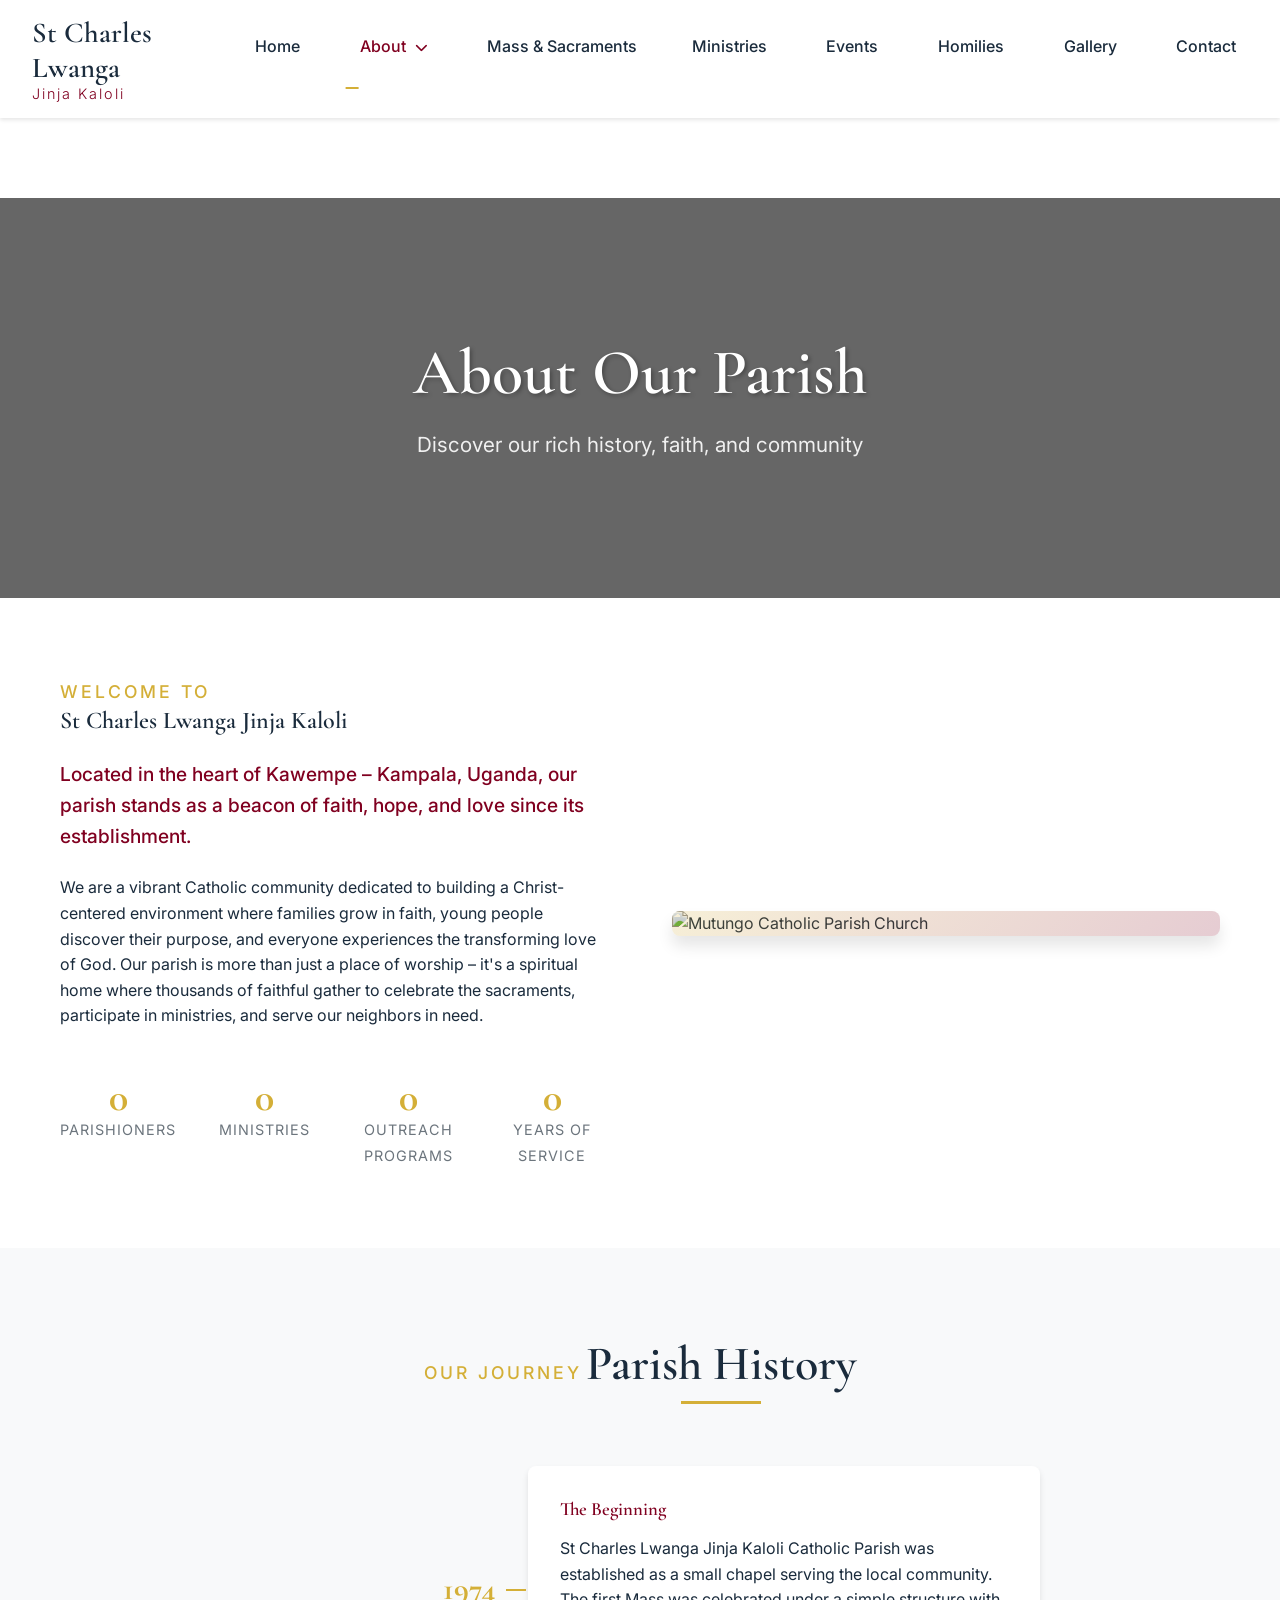
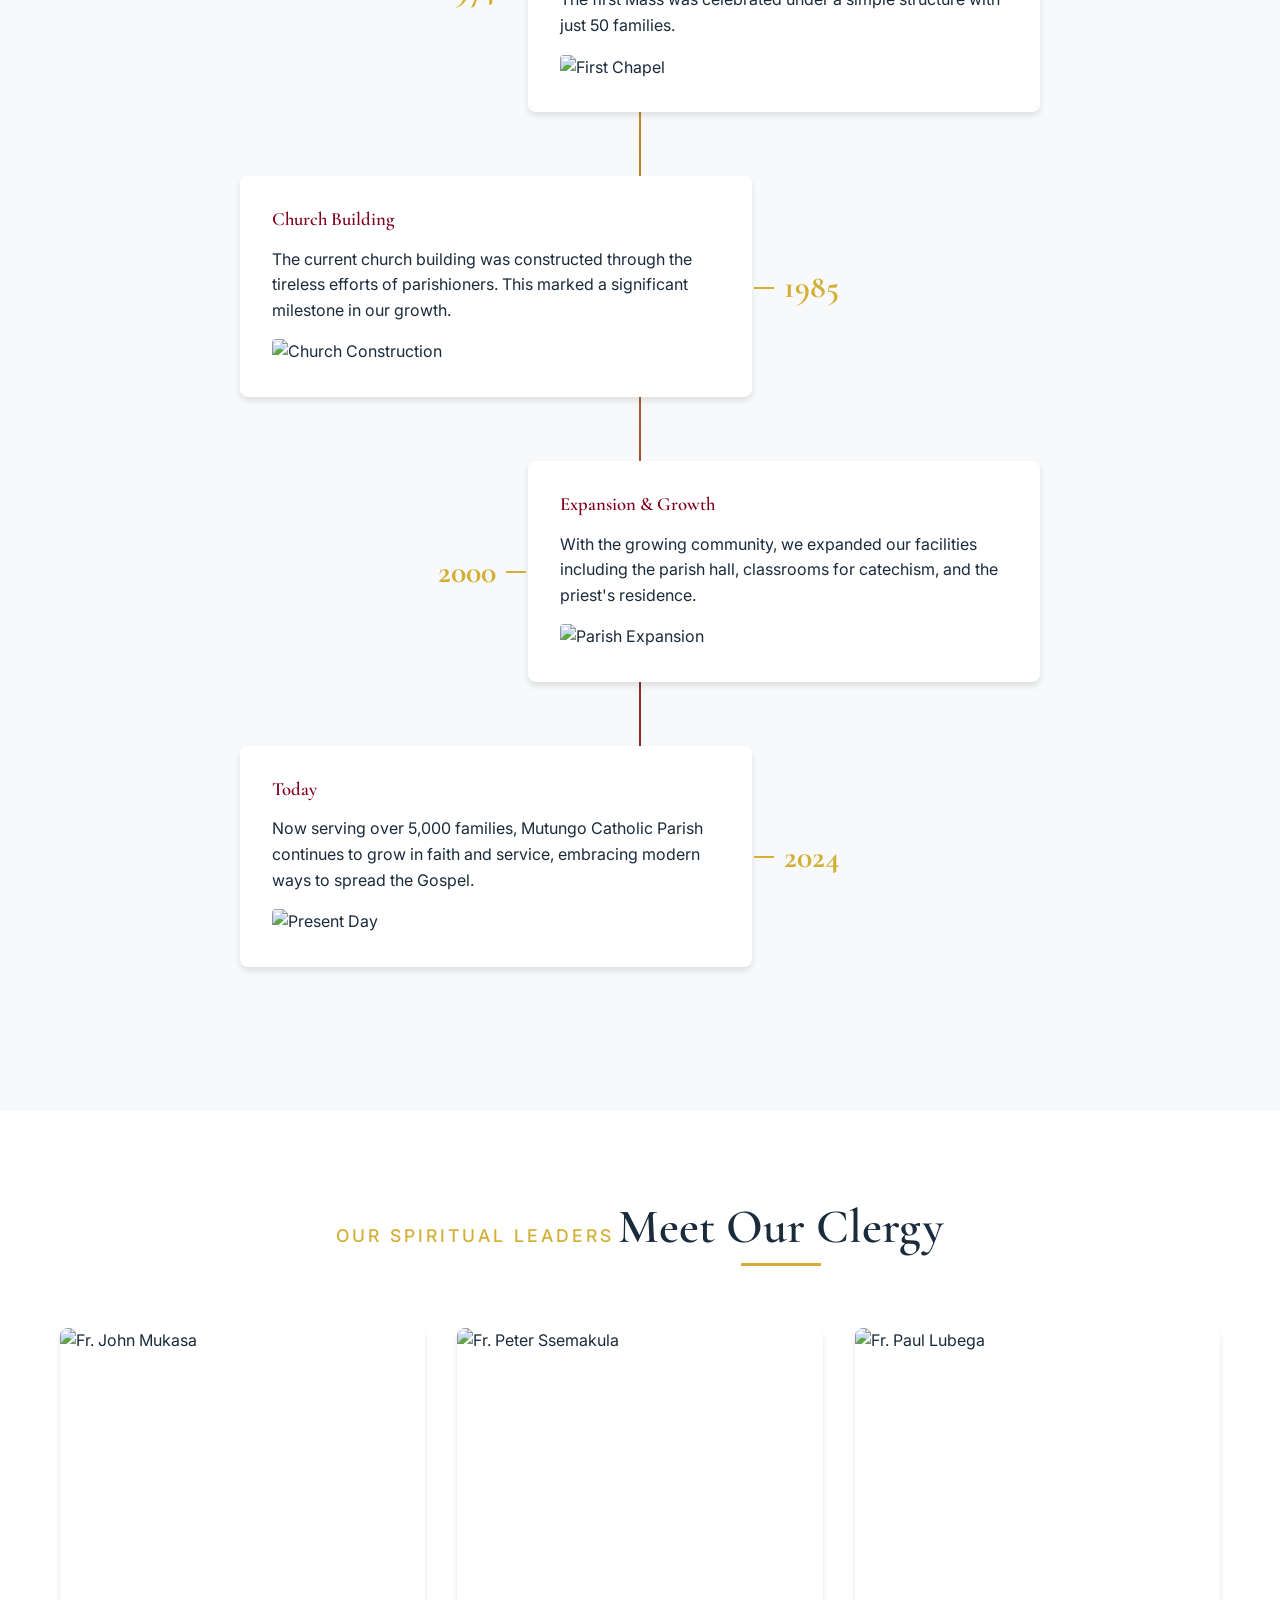
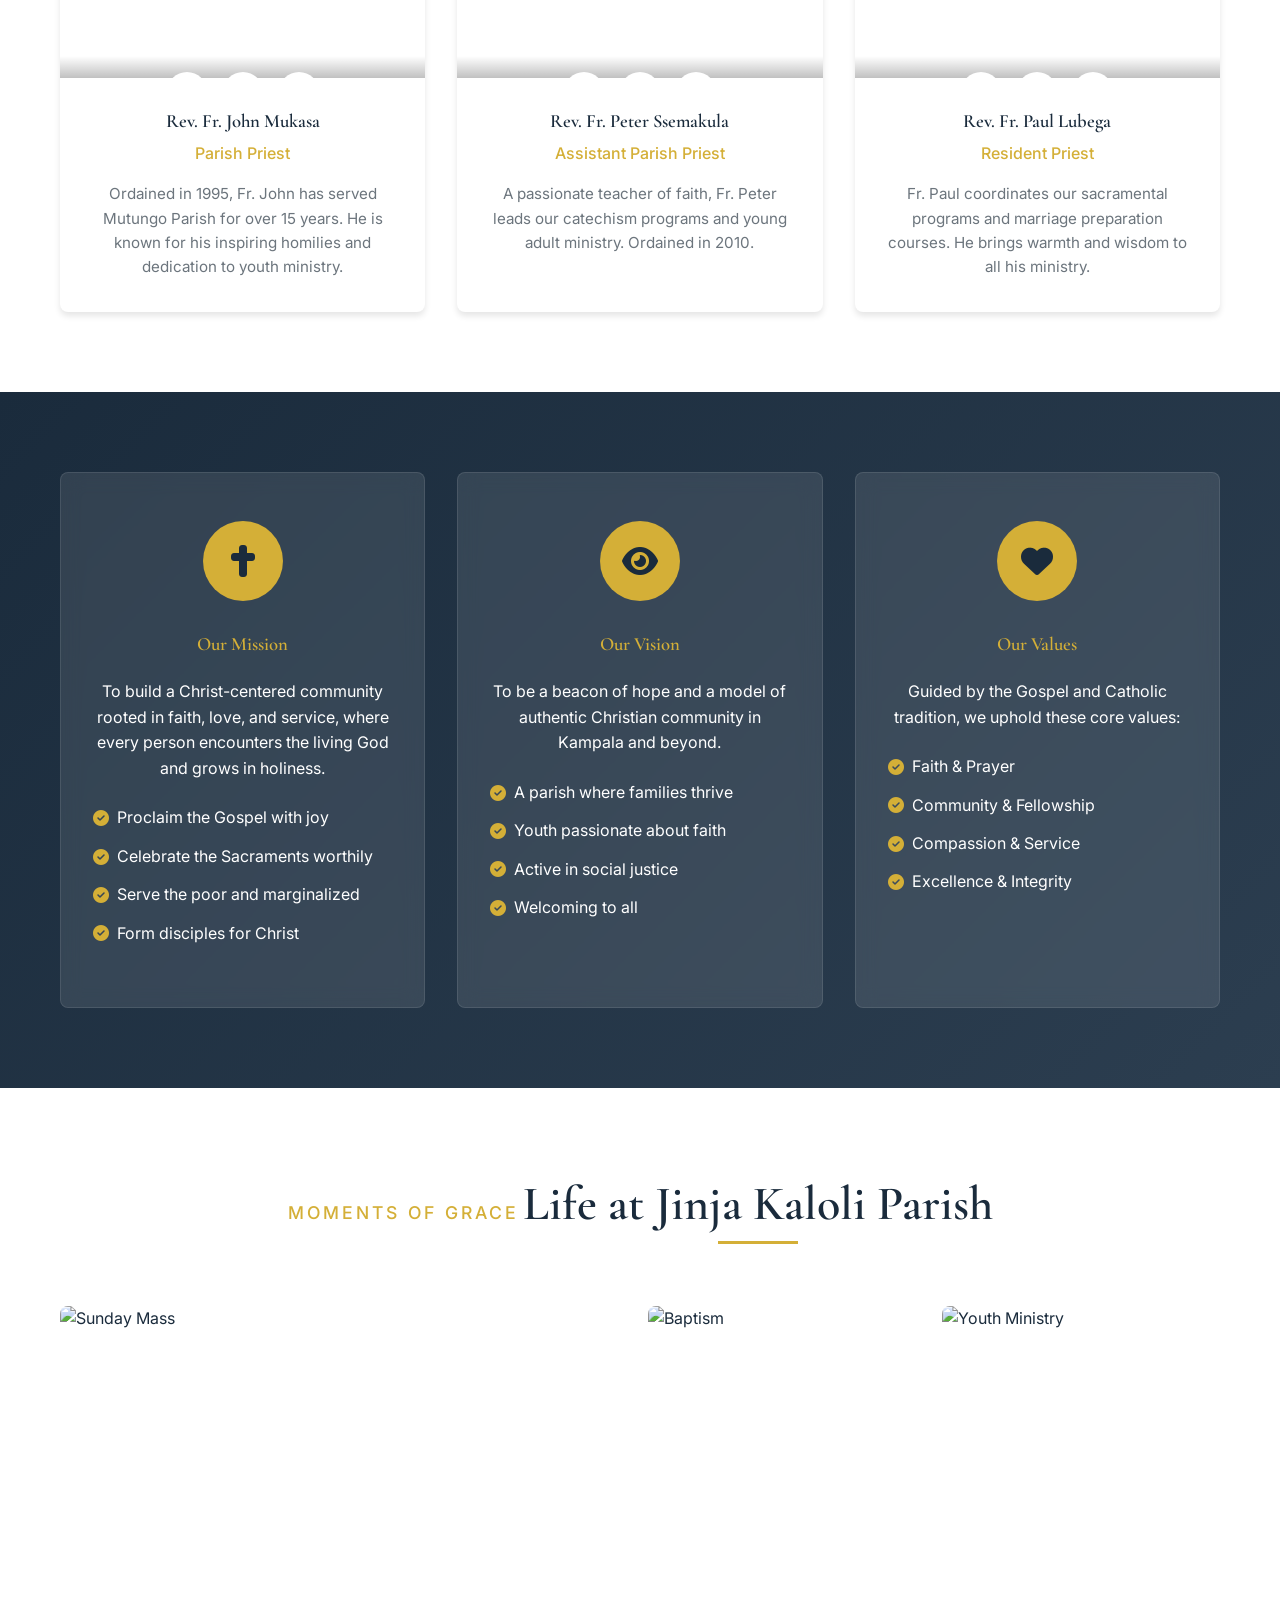
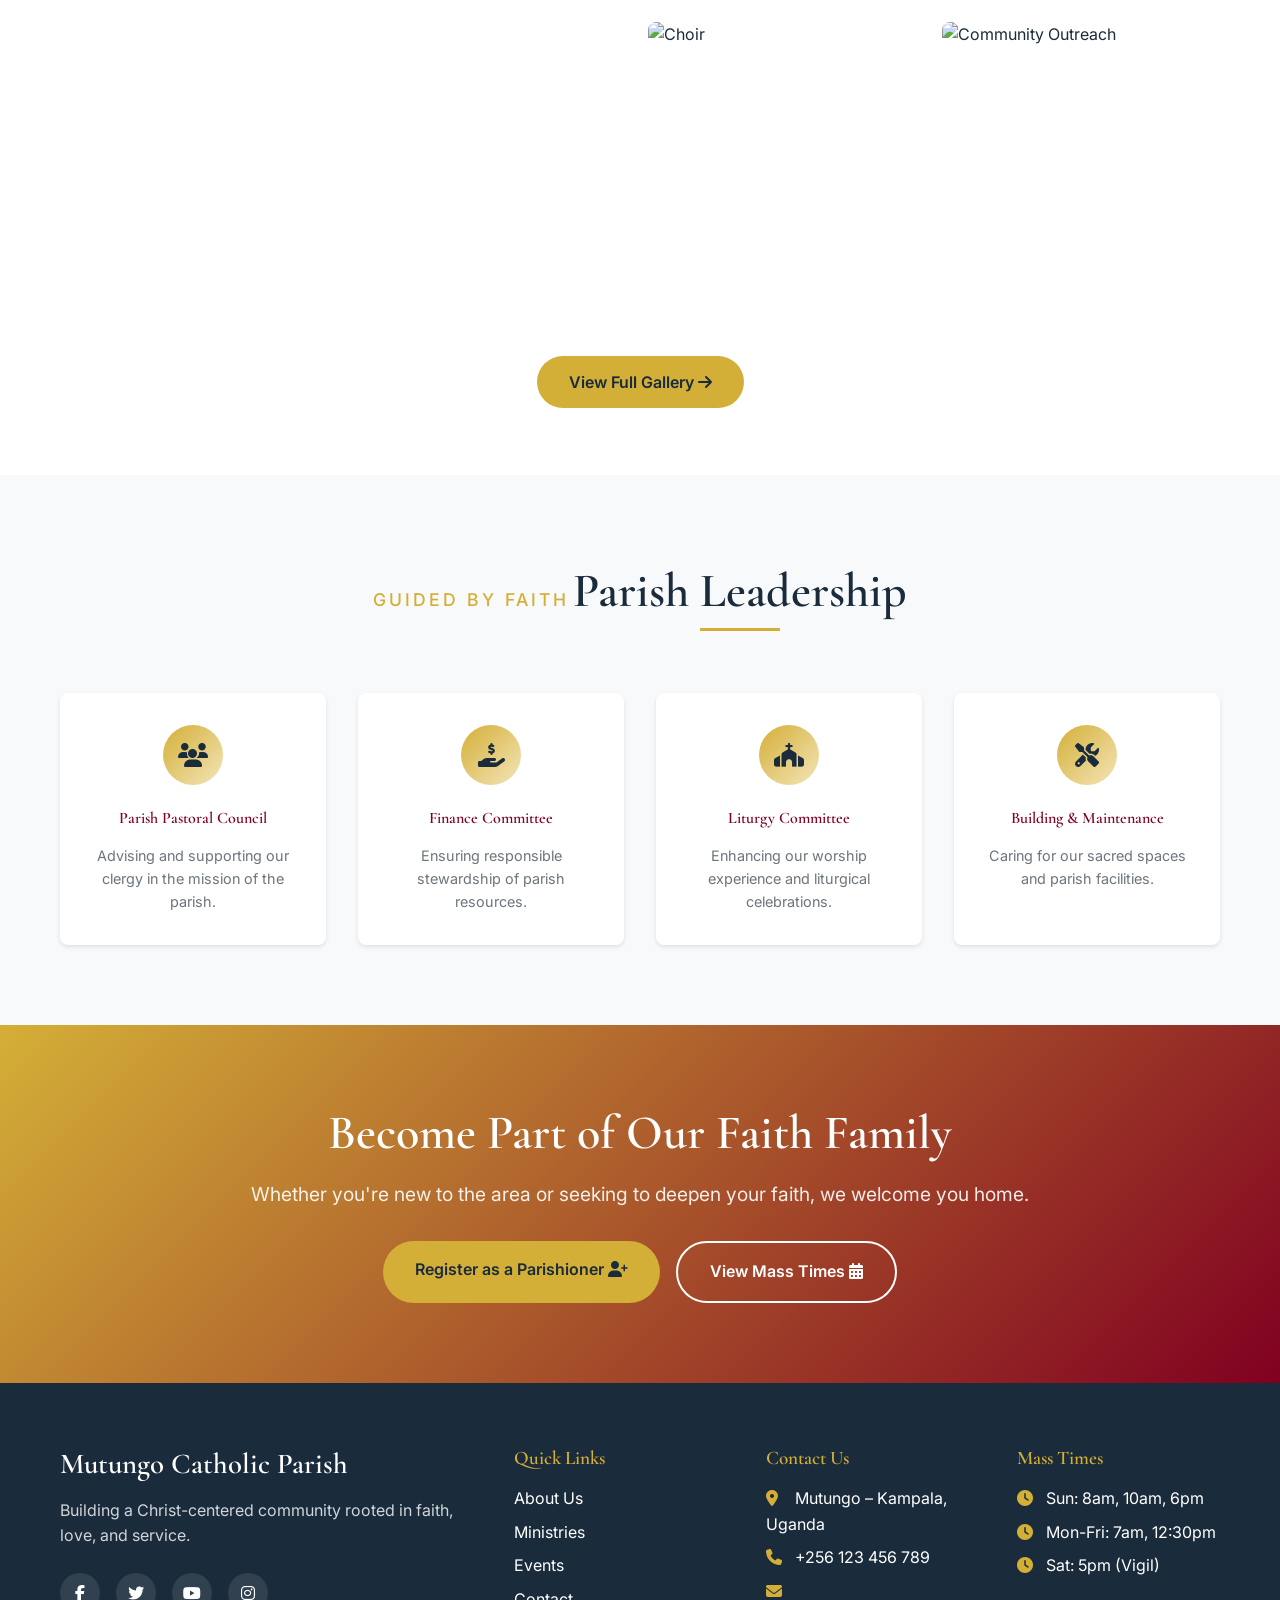
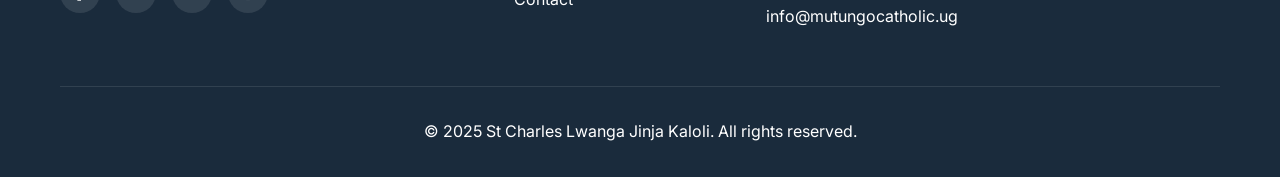
==== commit c9823faa: "Update about.html" ====
--- a/about.html
+++ b/about.html
@@ -3,20 +3,20 @@
 <head>
     <meta charset="UTF-8">
     <meta name="viewport" content="width=device-width, initial-scale=1.0">
-    <title>About Us - Mutungo Catholic Parish</title>
+    <title>About Us - St Charles Lwanga Jinja Kaloli Catholic Parish</title>
     <!-- Google Fonts -->
     <link href="https://fonts.googleapis.com/css2?family=Cormorant+Garamond:wght@400;500;600;700&family=Inter:wght@300;400;500;600&display=swap" rel="stylesheet">
     <!-- Font Awesome -->
     <link rel="stylesheet" href="https://cdnjs.cloudflare.com/ajax/libs/font-awesome/6.4.0/css/all.min.css">
     <!-- Custom CSS -->
-    <link rel="stylesheet" href="/css/styles.css">
+    <link rel="stylesheet" href="css/styles.css">
 </head>
 <body>
     <!-- Sticky Navigation -->
     <nav class="navbar">
         <div class="nav-container">
             <div class="logo">
-                <h2>Mutungo<span>Catholic Parish</span></h2>
+                <h2>St Charles Lwanga<span>Jinja Kaloli</span></h2>
             </div>
             <div class="menu-toggle" id="mobile-menu">
                 <span class="bar"></span>
@@ -24,9 +24,9 @@
                 <span class="bar"></span>
             </div>
             <ul class="nav-menu">
-                <li><a href="/index.html">Home</a></li>
+                <li><a href="index.html">Home</a></li>
                 <li class="dropdown">
-                    <a href="/about.html" class="dropdown-toggle active">About <i class="fas fa-chevron-down"></i></a>
+                    <a href="about.html" class="dropdown-toggle active">About <i class="fas fa-chevron-down"></i></a>
                     <ul class="dropdown-menu">
                         <li><a href="#our-parish">Our Parish</a></li>
                         <li><a href="#history">History</a></li>
@@ -34,12 +34,12 @@
                         <li><a href="#mission">Mission & Vision</a></li>
                     </ul>
                 </li>
-                <li><a href="/mass-sacraments.html">Mass & Sacraments</a></li>
-                <li><a href="/ministries.html">Ministries</a></li>
-                <li><a href="/events.html">Events</a></li>
-                <li><a href="/homilies.html">Homilies</a></li>
-                <li><a href="/gallery.html">Gallery</a></li>
-                <li><a href="/contact.html">Contact</a></li>
+                <li><a href="mass-sacraments.html">Mass & Sacraments</a></li>
+                <li><a href="ministries.html">Ministries</a></li>
+                <li><a href="events.html">Events</a></li>
+                <li><a href="homilies.html">Homilies</a></li>
+                <li><a href="gallery.html">Gallery</a></li>
+                <li><a href="contact.html">Contact</a></li>
             </ul>
         </div>
     </nav>
@@ -58,8 +58,8 @@
             <div class="about-grid">
                 <div class="about-content">
                     <span class="subtitle">Welcome to</span>
-                    <h2>Mutungo Catholic Parish</h2>
-                    <p class="lead">Located in the heart of Mutungo – Kampala, Uganda, our parish stands as a beacon of faith, hope, and love since its establishment.</p>
+                    <h2>St Charles Lwanga Jinja Kaloli</h2>
+                    <p class="lead">Located in the heart of Kawempe – Kampala, Uganda, our parish stands as a beacon of faith, hope, and love since its establishment.</p>
                     <p>We are a vibrant Catholic community dedicated to building a Christ-centered environment where families grow in faith, young people discover their purpose, and everyone experiences the transforming love of God. Our parish is more than just a place of worship – it's a spiritual home where thousands of faithful gather to celebrate the sacraments, participate in ministries, and serve our neighbors in need.</p>
                     <div class="about-stats">
                         <div class="stat-item">
@@ -102,7 +102,7 @@
                     </div>
                     <div class="timeline-content">
                         <h3>The Beginning</h3>
-                        <p>Mutungo Catholic Parish was established as a small chapel serving the local community. The first Mass was celebrated under a simple structure with just 50 families.</p>
+                        <p>St Charles Lwanga Jinja Kaloli Catholic Parish was established as a small chapel serving the local community. The first Mass was celebrated under a simple structure with just 50 families.</p>
                         <img src="https://via.placeholder.com/400x250/1a2b3c/ffffff?text=First+Chapel+1974" alt="First Chapel">
                     </div>
                 </div>
@@ -249,7 +249,7 @@
         <div class="container">
             <div class="section-header">
                 <span class="subtitle">Moments of Grace</span>
-                <h2>Life at Mutungo Parish</h2>
+                <h2>Life at Jinja Kaloli Parish</h2>
             </div>
             <div class="life-gallery">
                 <div class="gallery-item large">
@@ -385,13 +385,13 @@
                 </div>
             </div>
             <div class="footer-bottom">
-                <p>&copy; 2024 Mutungo Catholic Parish. All rights reserved.</p>
+                <p>&copy; 2025 St Charles Lwanga Jinja Kaloli. All rights reserved.</p>
             </div>
         </div>
     </footer>
 
     <!-- Custom JS -->
-    <script src="/js/main.js"></script>
+    <script src="JS/main.js"></script>
     <script>
         // Additional about page specific JavaScript
         document.addEventListener('DOMContentLoaded', function() {
--- a/css/styles.css
+++ b/css/styles.css
@@ -914,3 +914,574 @@
         text-align: center;
     }
 }
+
+
+
+/* ===== ABOUT PAGE STYLES ===== */
+
+/* Page Header */
+.page-header {
+    height: 400px;
+    display: flex;
+    align-items: center;
+    justify-content: center;
+    text-align: center;
+    color: var(--white);
+    position: relative;
+    margin-top: 80px;
+}
+
+.page-header h1 {
+    font-size: 4rem;
+    margin-bottom: 1rem;
+    text-shadow: 2px 2px 4px rgba(0,0,0,0.3);
+}
+
+.page-header p {
+    font-size: 1.3rem;
+    opacity: 0.9;
+}
+
+/* About Intro */
+.about-intro {
+    padding: 5rem 0;
+}
+
+.about-grid {
+    display: grid;
+    grid-template-columns: 1fr 1fr;
+    gap: 4rem;
+    align-items: center;
+}
+
+.about-content .lead {
+    font-size: 1.2rem;
+    color: var(--burgundy);
+    font-weight: 500;
+    margin: 1.5rem 0;
+}
+
+.about-stats {
+    display: grid;
+    grid-template-columns: repeat(4, 1fr);
+    gap: 2rem;
+    margin-top: 3rem;
+}
+
+.stat-item {
+    text-align: center;
+}
+
+.stat-number {
+    display: block;
+    font-size: 2.5rem;
+    font-weight: 700;
+    color: var(--gold);
+    font-family: 'Cormorant Garamond', serif;
+    line-height: 1;
+}
+
+.stat-label {
+    font-size: 0.9rem;
+    color: var(--gray);
+    text-transform: uppercase;
+    letter-spacing: 1px;
+}
+
+.about-image {
+    position: relative;
+    border-radius: 8px;
+    overflow: hidden;
+    box-shadow: var(--shadow-lg);
+}
+
+.about-image img {
+    width: 100%;
+    height: auto;
+    transition: var(--transition);
+}
+
+.about-image:hover img {
+    transform: scale(1.05);
+}
+
+/* History Section */
+.history-section {
+    padding: 5rem 0;
+    background: var(--off-white);
+}
+
+.timeline {
+    position: relative;
+    max-width: 800px;
+    margin: 0 auto;
+}
+
+.timeline::before {
+    content: '';
+    position: absolute;
+    left: 50%;
+    transform: translateX(-50%);
+    width: 2px;
+    height: 100%;
+    background: linear-gradient(to bottom, var(--gold), var(--burgundy));
+}
+
+.timeline-item {
+    display: flex;
+    align-items: center;
+    margin-bottom: 4rem;
+    position: relative;
+}
+
+.timeline-item:nth-child(even) {
+    flex-direction: row-reverse;
+}
+
+.timeline-left {
+    flex: 1;
+    text-align: right;
+    padding: 0 2rem;
+}
+
+.timeline-item:nth-child(even) .timeline-left {
+    text-align: left;
+}
+
+.timeline-year {
+    font-size: 2rem;
+    font-weight: 700;
+    color: var(--gold);
+    font-family: 'Cormorant Garamond', serif;
+    position: relative;
+}
+
+.timeline-year::after {
+    content: '';
+    position: absolute;
+    top: 50%;
+    right: -30px;
+    width: 20px;
+    height: 2px;
+    background: var(--gold);
+}
+
+.timeline-item:nth-child(even) .timeline-year::after {
+    right: auto;
+    left: -30px;
+}
+
+.timeline-content {
+    flex: 2;
+    background: var(--white);
+    padding: 2rem;
+    border-radius: 8px;
+    box-shadow: var(--shadow-md);
+    transition: var(--transition);
+}
+
+.timeline-content:hover {
+    transform: translateY(-5px);
+    box-shadow: var(--shadow-lg);
+}
+
+.timeline-content h3 {
+    color: var(--burgundy);
+    margin-bottom: 1rem;
+}
+
+.timeline-content img {
+    width: 100%;
+    margin-top: 1rem;
+    border-radius: 4px;
+}
+
+/* Clergy Section */
+.clergy-section {
+    padding: 5rem 0;
+}
+
+.clergy-grid {
+    display: grid;
+    grid-template-columns: repeat(auto-fit, minmax(300px, 1fr));
+    gap: 2rem;
+    margin-top: 3rem;
+}
+
+.clergy-card {
+    background: var(--white);
+    border-radius: 8px;
+    overflow: hidden;
+    box-shadow: var(--shadow-md);
+    transition: var(--transition);
+}
+
+.clergy-card:hover {
+    transform: translateY(-10px);
+    box-shadow: var(--shadow-hover);
+}
+
+.clergy-image {
+    position: relative;
+    overflow: hidden;
+    height: 350px;
+}
+
+.clergy-image img {
+    width: 100%;
+    height: 100%;
+    object-fit: cover;
+    transition: var(--transition);
+}
+
+.clergy-card:hover .clergy-image img {
+    transform: scale(1.1);
+}
+
+.clergy-social {
+    position: absolute;
+    bottom: -50px;
+    left: 0;
+    width: 100%;
+    display: flex;
+    justify-content: center;
+    gap: 1rem;
+    padding: 1rem;
+    background: linear-gradient(to top, rgba(0,0,0,0.8), transparent);
+    transition: var(--transition);
+}
+
+.clergy-card:hover .clergy-social {
+    bottom: 0;
+}
+
+.clergy-social a {
+    width: 40px;
+    height: 40px;
+    background: var(--white);
+    border-radius: 50%;
+    display: flex;
+    align-items: center;
+    justify-content: center;
+    color: var(--burgundy);
+    transition: var(--transition);
+}
+
+.clergy-social a:hover {
+    background: var(--gold);
+    transform: translateY(-3px);
+}
+
+.clergy-info {
+    padding: 2rem;
+    text-align: center;
+}
+
+.clergy-info h3 {
+    margin-bottom: 0.5rem;
+}
+
+.clergy-title {
+    color: var(--gold);
+    font-weight: 500;
+    margin-bottom: 1rem;
+}
+
+.clergy-bio {
+    color: var(--gray);
+    font-size: 0.95rem;
+    line-height: 1.6;
+}
+
+/* Mission Section */
+.mission-section {
+    padding: 5rem 0;
+    background: linear-gradient(135deg, var(--deep-blue), var(--deep-blue-light));
+    color: var(--white);
+}
+
+.mission-grid {
+    display: grid;
+    grid-template-columns: repeat(3, 1fr);
+    gap: 2rem;
+}
+
+.mission-card {
+    background: rgba(255,255,255,0.1);
+    backdrop-filter: blur(10px);
+    padding: 3rem 2rem;
+    border-radius: 8px;
+    text-align: center;
+    transition: var(--transition);
+    border: 1px solid rgba(255,255,255,0.1);
+}
+
+.mission-card:hover {
+    transform: translateY(-10px);
+    background: rgba(255,255,255,0.15);
+}
+
+.mission-icon {
+    width: 80px;
+    height: 80px;
+    background: var(--gold);
+    border-radius: 50%;
+    display: flex;
+    align-items: center;
+    justify-content: center;
+    margin: 0 auto 2rem;
+}
+
+.mission-icon i {
+    font-size: 2rem;
+    color: var(--deep-blue);
+}
+
+.mission-card h3 {
+    margin-bottom: 1.5rem;
+    color: var(--gold);
+}
+
+.mission-list {
+    text-align: left;
+    margin-top: 1.5rem;
+}
+
+.mission-list li {
+    margin: 0.8rem 0;
+    display: flex;
+    align-items: center;
+    gap: 0.5rem;
+}
+
+.mission-list i {
+    color: var(--gold);
+}
+
+/* Parish Life Gallery */
+.parish-life {
+    padding: 5rem 0;
+}
+
+.life-gallery {
+    display: grid;
+    grid-template-columns: repeat(4, 1fr);
+    grid-auto-rows: 300px;
+    gap: 1rem;
+    margin: 3rem 0;
+}
+
+.gallery-item {
+    position: relative;
+    overflow: hidden;
+    border-radius: 8px;
+    cursor: pointer;
+}
+
+.gallery-item.large {
+    grid-column: span 2;
+    grid-row: span 2;
+}
+
+.gallery-item img {
+    width: 100%;
+    height: 100%;
+    object-fit: cover;
+    transition: var(--transition);
+}
+
+.gallery-item:hover img {
+    transform: scale(1.1);
+}
+
+.gallery-overlay {
+    position: absolute;
+    bottom: 0;
+    left: 0;
+    width: 100%;
+    padding: 2rem;
+    background: linear-gradient(to top, rgba(0,0,0,0.8), transparent);
+    color: var(--white);
+    transform: translateY(100%);
+    transition: var(--transition);
+}
+
+.gallery-item:hover .gallery-overlay {
+    transform: translateY(0);
+}
+
+.gallery-overlay h4 {
+    margin-bottom: 0.5rem;
+}
+
+.gallery-cta {
+    text-align: center;
+}
+
+/* Leadership Section */
+.leadership-section {
+    padding: 5rem 0;
+    background: var(--off-white);
+}
+
+.leadership-grid {
+    display: grid;
+    grid-template-columns: repeat(4, 1fr);
+    gap: 2rem;
+    margin-top: 3rem;
+}
+
+.leader-card {
+    background: var(--white);
+    padding: 2rem;
+    border-radius: 8px;
+    text-align: center;
+    box-shadow: var(--shadow-sm);
+    transition: var(--transition);
+}
+
+.leader-card:hover {
+    transform: translateY(-5px);
+    box-shadow: var(--shadow-md);
+}
+
+.leader-icon {
+    width: 60px;
+    height: 60px;
+    background: linear-gradient(135deg, var(--gold), var(--gold-light));
+    border-radius: 50%;
+    display: flex;
+    align-items: center;
+    justify-content: center;
+    margin: 0 auto 1.5rem;
+}
+
+.leader-icon i {
+    font-size: 1.5rem;
+    color: var(--deep-blue);
+}
+
+.leader-card h4 {
+    margin-bottom: 1rem;
+    color: var(--burgundy);
+}
+
+.leader-card p {
+    color: var(--gray);
+    font-size: 0.9rem;
+}
+
+/* CTA Section */
+.cta-section {
+    padding: 5rem 0;
+    background: linear-gradient(135deg, var(--gold), var(--burgundy));
+    color: var(--white);
+    text-align: center;
+}
+
+.cta-content h2 {
+    font-size: 3rem;
+    margin-bottom: 1rem;
+}
+
+.cta-content p {
+    font-size: 1.2rem;
+    margin-bottom: 2rem;
+    opacity: 0.9;
+}
+
+.cta-buttons {
+    display: flex;
+    gap: 1rem;
+    justify-content: center;
+}
+
+.cta-buttons .btn-outline {
+    border-color: var(--white);
+    color: var(--white);
+}
+
+.cta-buttons .btn-outline:hover {
+    background: var(--white);
+    color: var(--deep-blue);
+}
+
+/* Responsive Design for About Page */
+@media (max-width: 1024px) {
+    .about-grid,
+    .mission-grid {
+        grid-template-columns: 1fr;
+    }
+    
+    .leadership-grid {
+        grid-template-columns: repeat(2, 1fr);
+    }
+    
+    .life-gallery {
+        grid-template-columns: repeat(2, 1fr);
+    }
+    
+    .timeline::before {
+        left: 30px;
+    }
+    
+    .timeline-item,
+    .timeline-item:nth-child(even) {
+        flex-direction: column;
+        align-items: flex-start;
+        margin-left: 60px;
+    }
+    
+    .timeline-left {
+        text-align: left;
+        padding: 0;
+        margin-bottom: 1rem;
+    }
+    
+    .timeline-year::after {
+        display: none;
+    }
+}
+
+@media (max-width: 768px) {
+    .page-header h1 {
+        font-size: 3rem;
+    }
+    
+    .about-stats {
+        grid-template-columns: repeat(2, 1fr);
+    }
+    
+    .clergy-grid,
+    .mission-grid,
+    .leadership-grid {
+        grid-template-columns: 1fr;
+    }
+    
+    .life-gallery {
+        grid-template-columns: 1fr;
+    }
+    
+    .gallery-item.large {
+        grid-column: auto;
+        grid-row: auto;
+    }
+    
+    .cta-buttons {
+        flex-direction: column;
+    }
+    
+    .cta-content h2 {
+        font-size: 2rem;
+    }
+}
+
+@media (max-width: 480px) {
+    .page-header h1 {
+        font-size: 2.5rem;
+    }
+    
+    .about-stats {
+        grid-template-columns: 1fr;
+    }
+}
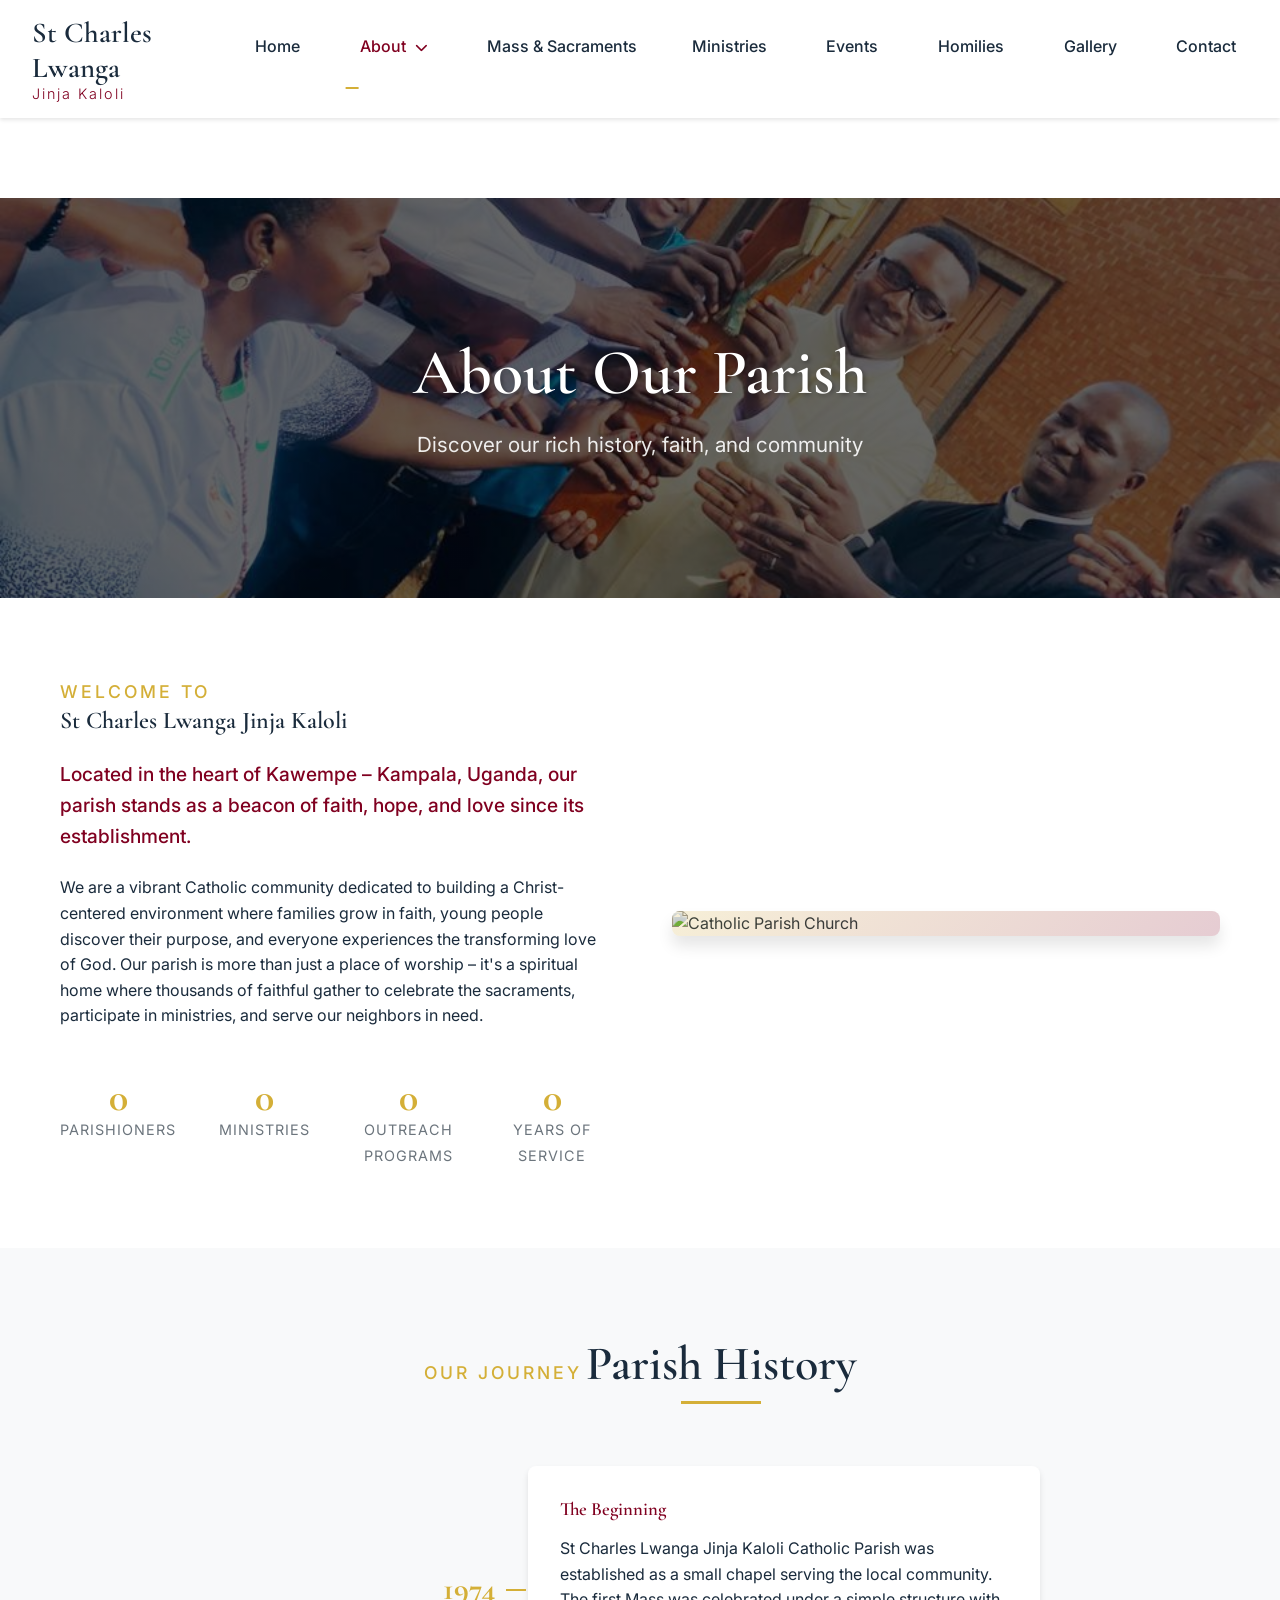
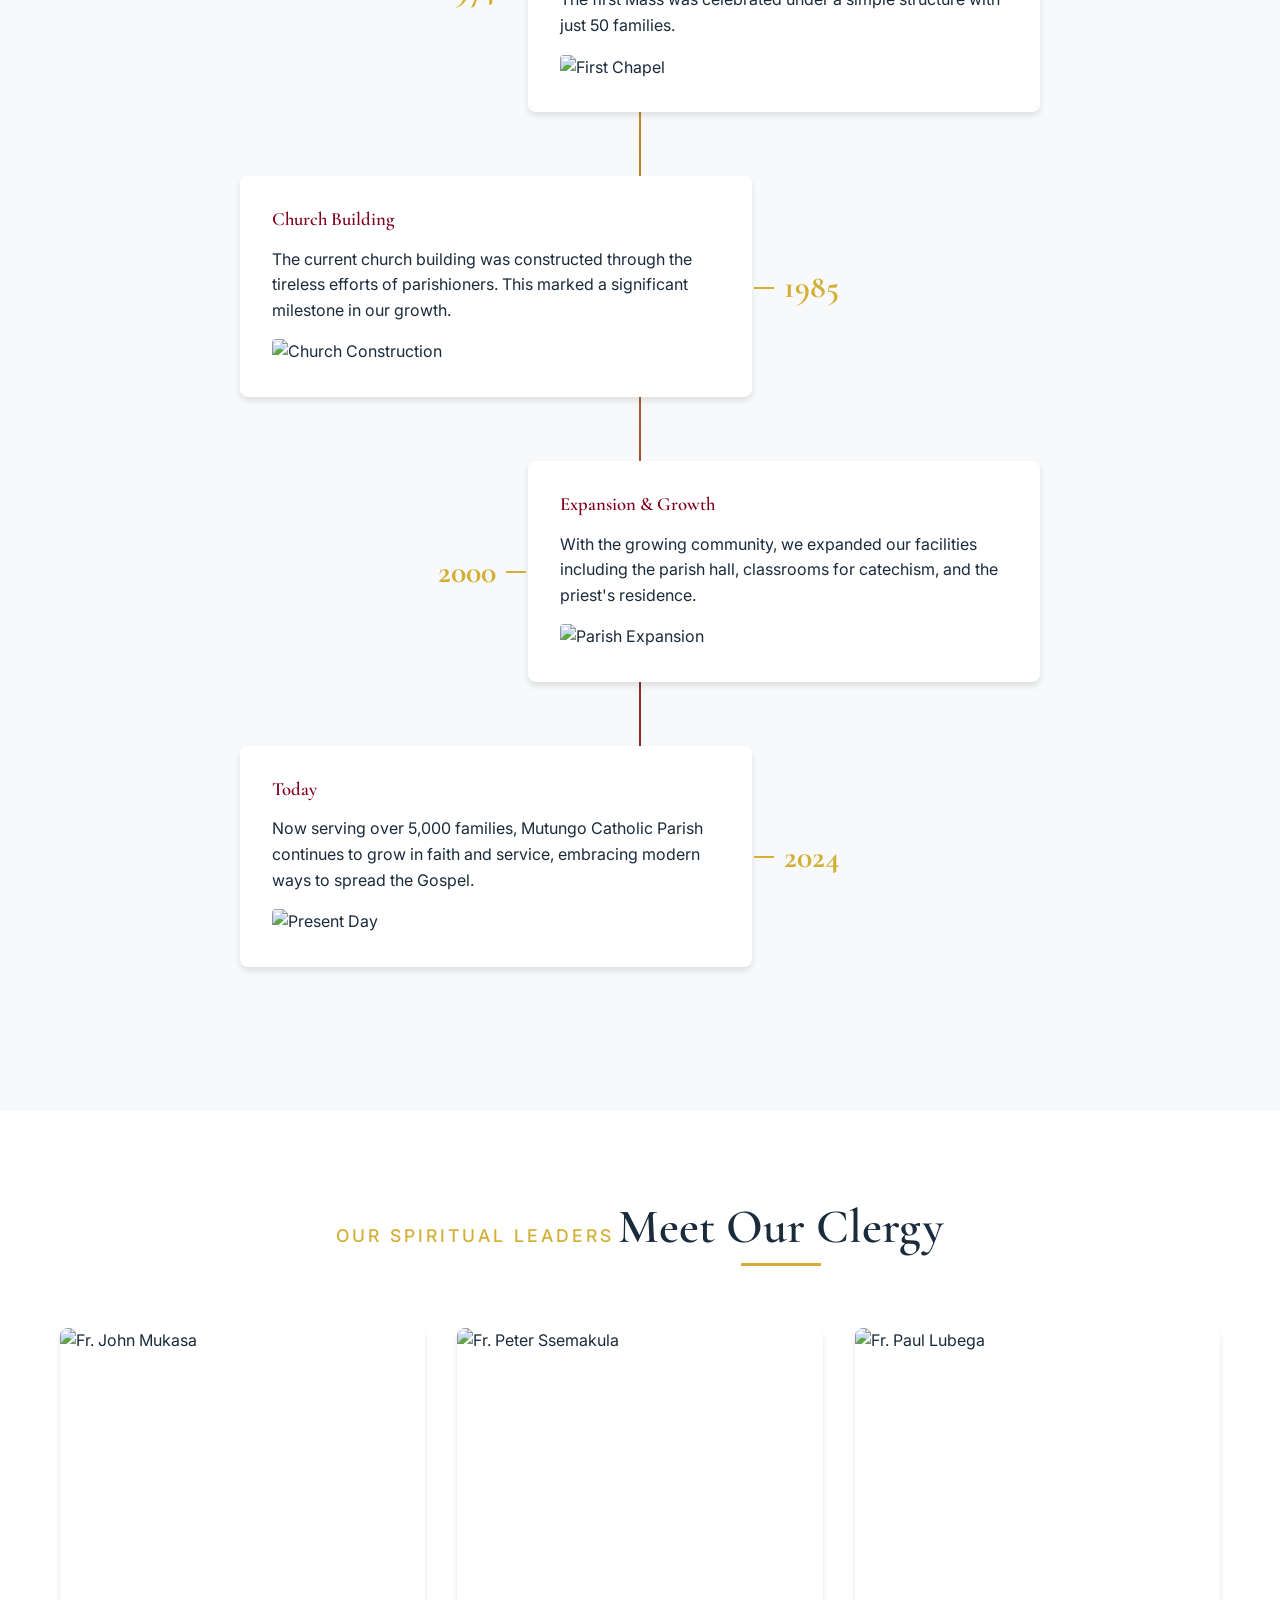
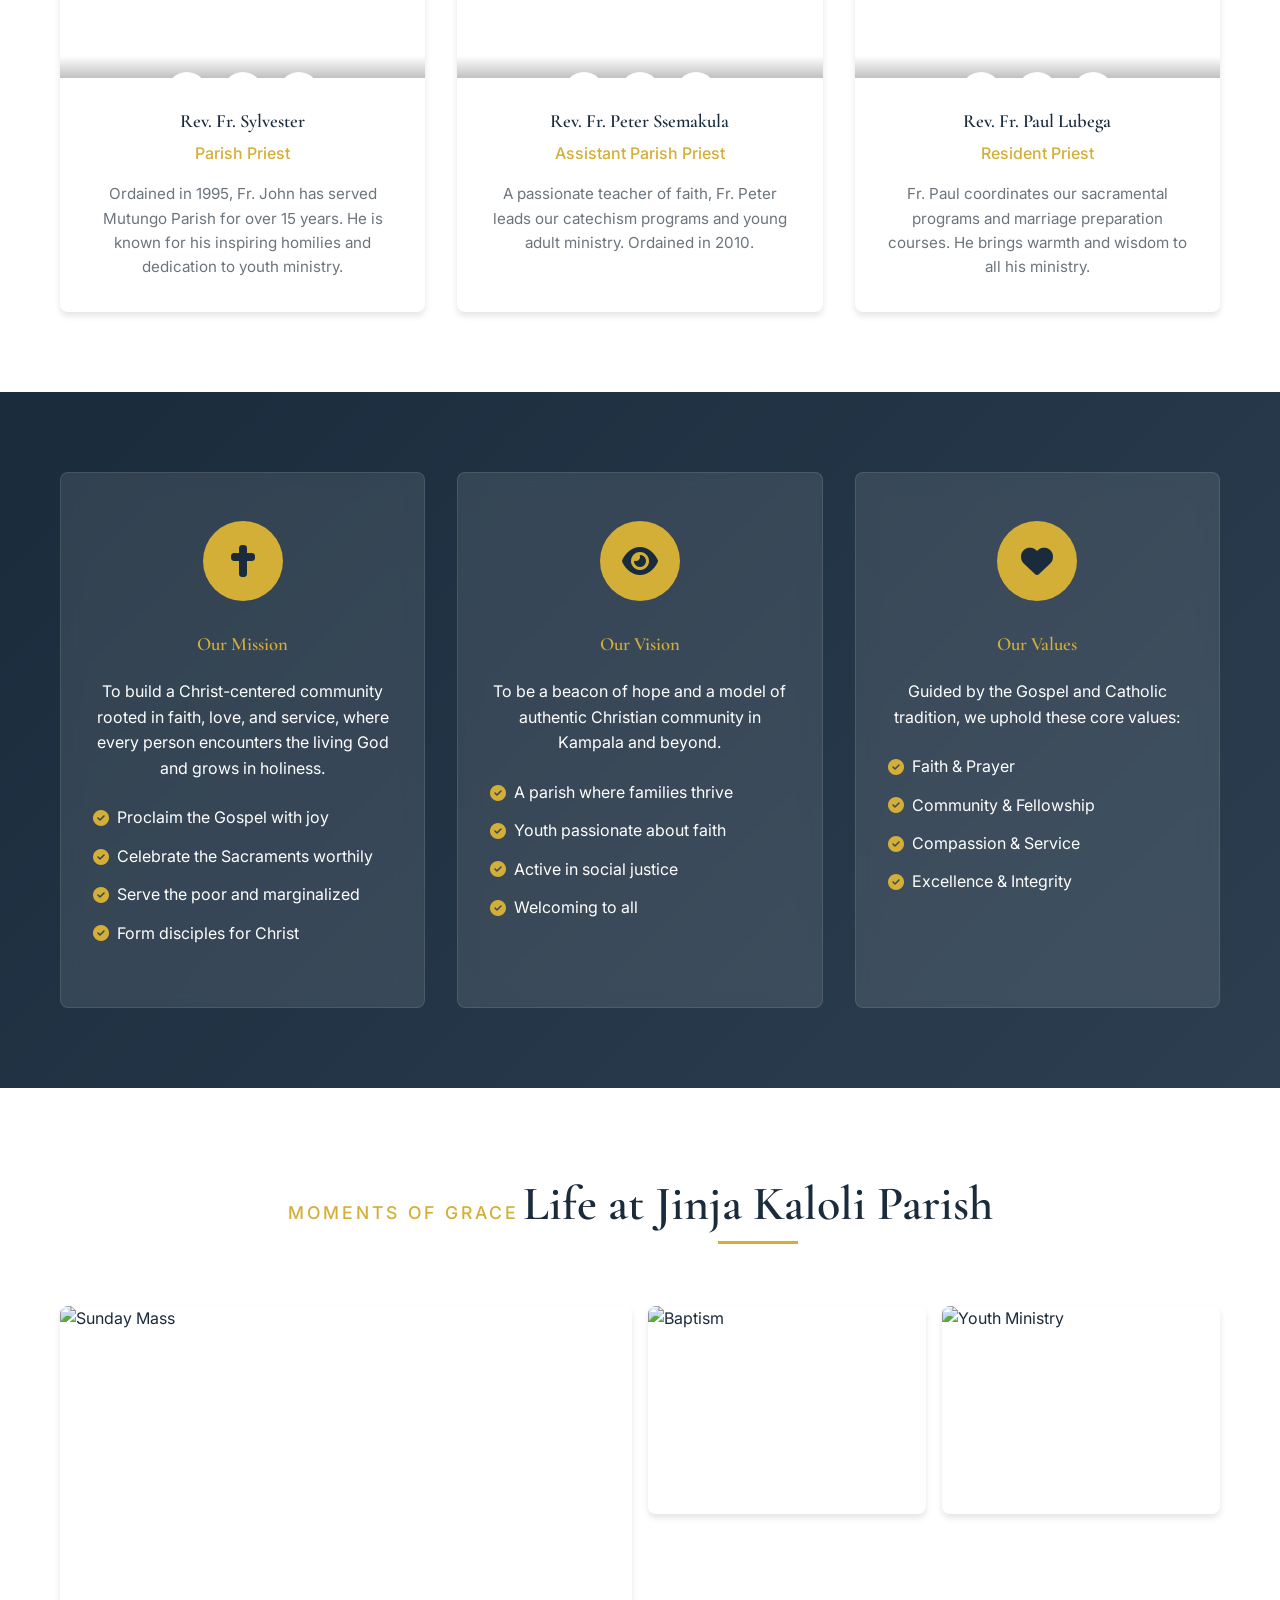
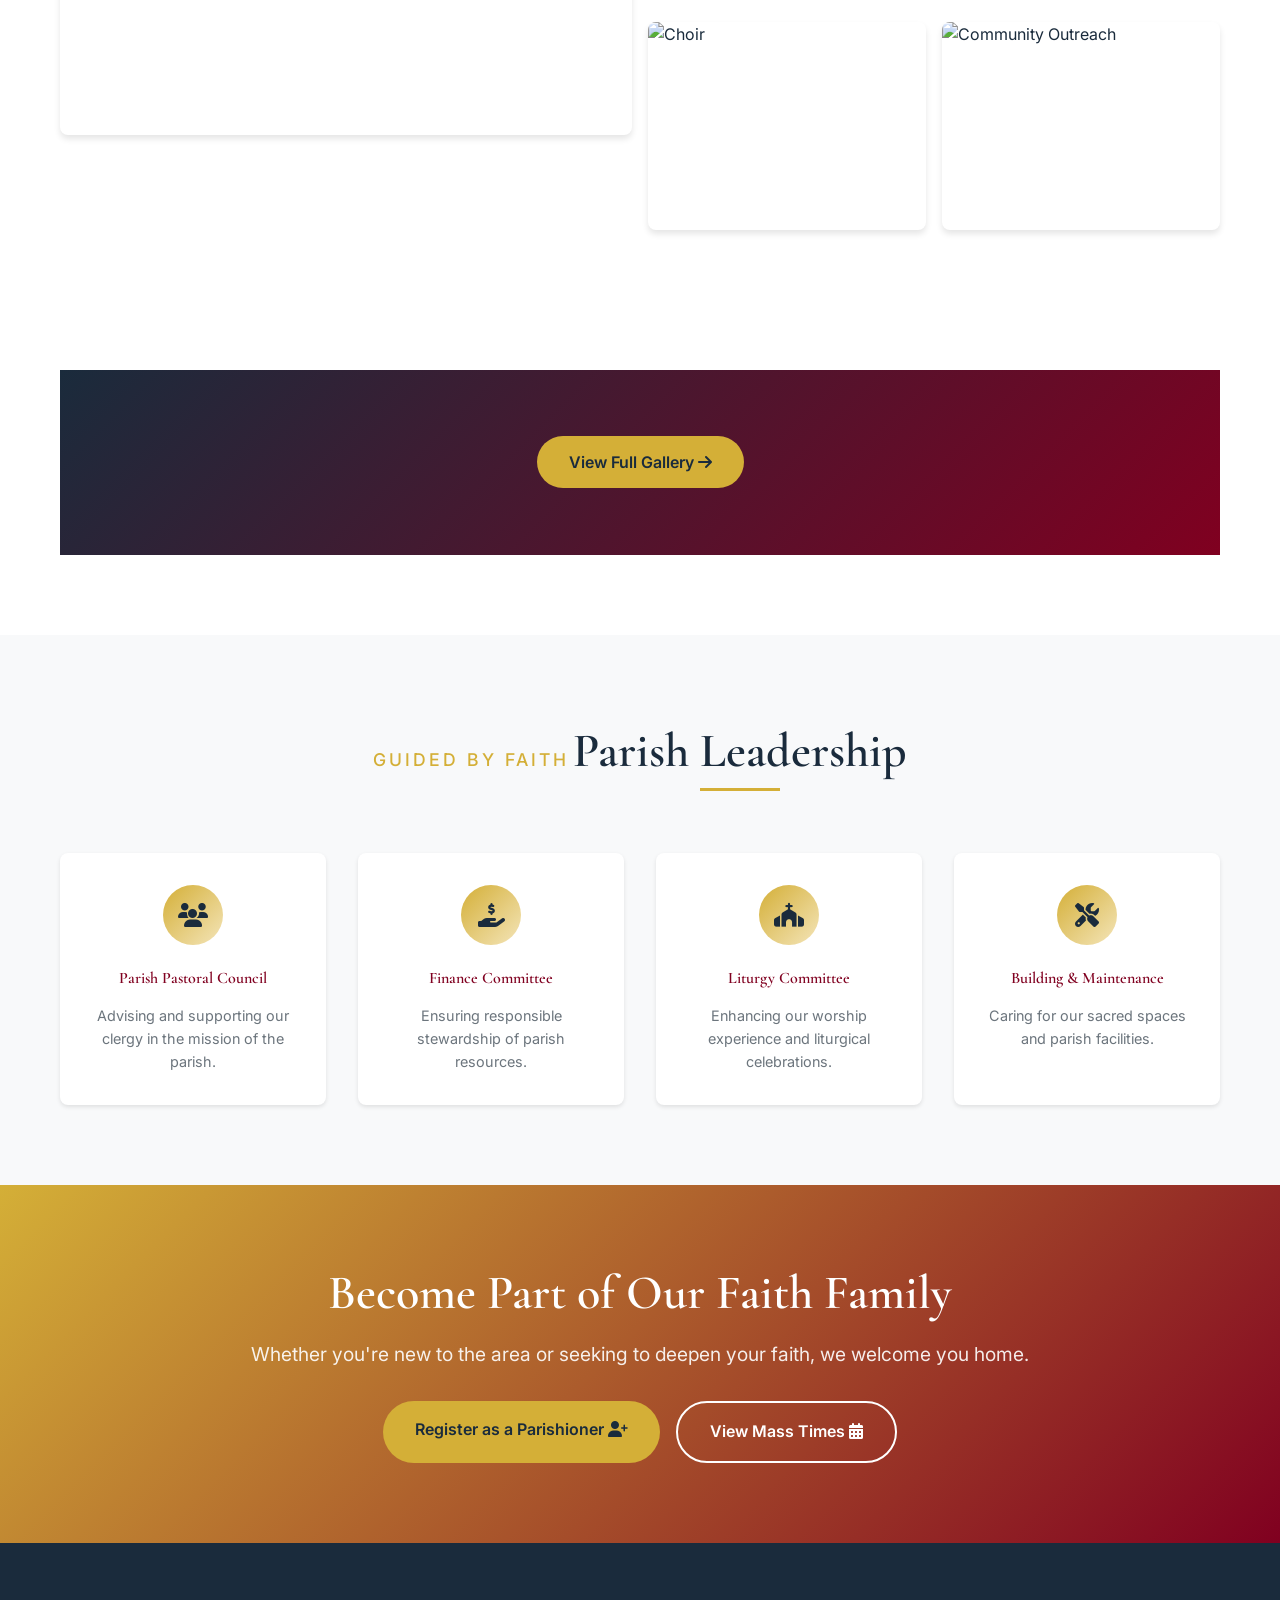
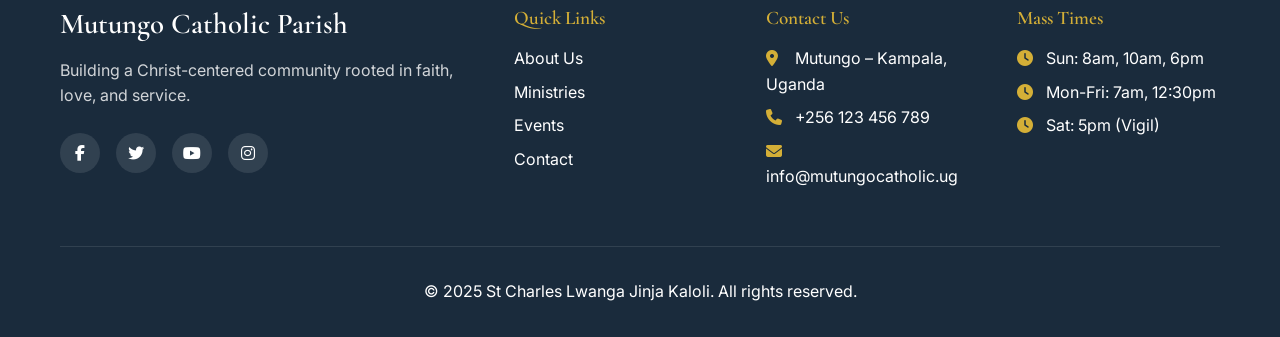
==== commit 242c10a8: "Update about.html" ====
--- a/about.html
+++ b/about.html
@@ -45,7 +45,7 @@
     </nav>
 
     <!-- Page Header -->
-    <section class="page-header" style="background: linear-gradient(rgba(0,0,0,0.6), rgba(0,0,0,0.6)), url('https://via.placeholder.com/1920x400/1a2b3c/ffffff?text=About+Mutungo+Parish') no-repeat center/cover;">
+    <section class="page-header" style="background: linear-gradient(rgba(0,0,0,0.6), rgba(0,0,0,0.6)), url('img/img2.jpg') no-repeat center/cover;">
         <div class="container">
             <h1 class="animate-text">About Our Parish</h1>
             <p class="animate-text-delay">Discover our rich history, faith, and community</p>
@@ -81,7 +81,7 @@
                     </div>
                 </div>
                 <div class="about-image">
-                    <img src="https://via.placeholder.com/600x800/d4af37/ffffff?text=Parish+Church" alt="Mutungo Catholic Parish Church">
+                    <img src="img/church1.jpg" alt="Catholic Parish Church">
                     <div class="image-overlay"></div>
                 </div>
             </div>
@@ -103,7 +103,7 @@
                     <div class="timeline-content">
                         <h3>The Beginning</h3>
                         <p>St Charles Lwanga Jinja Kaloli Catholic Parish was established as a small chapel serving the local community. The first Mass was celebrated under a simple structure with just 50 families.</p>
-                        <img src="https://via.placeholder.com/400x250/1a2b3c/ffffff?text=First+Chapel+1974" alt="First Chapel">
+                        <img src="img/church2.jpg" alt="First Chapel">
                     </div>
                 </div>
                 <div class="timeline-item">
@@ -150,7 +150,7 @@
             <div class="clergy-grid">
                 <div class="clergy-card">
                     <div class="clergy-image">
-                        <img src="https://via.placeholder.com/400x500/800020/ffffff?text=Fr.+John+Mukasa" alt="Fr. John Mukasa">
+                        <img src="img/parishpries.jpg" alt="Fr. John Mukasa">
                         <div class="clergy-social">
                             <a href="#"><i class="fab fa-facebook-f"></i></a>
                             <a href="#"><i class="fab fa-twitter"></i></a>
@@ -158,7 +158,7 @@
                         </div>
                     </div>
                     <div class="clergy-info">
-                        <h3>Rev. Fr. John Mukasa</h3>
+                        <h3>Rev. Fr. Sylvester</h3>
                         <p class="clergy-title">Parish Priest</p>
                         <p class="clergy-bio">Ordained in 1995, Fr. John has served Mutungo Parish for over 15 years. He is known for his inspiring homilies and dedication to youth ministry.</p>
                     </div>
--- a/css/styles.css
+++ b/css/styles.css
@@ -1485,3 +1485,3752 @@
         grid-template-columns: 1fr;
     }
 }
+
+
+
+
+/* ===== MASS & SACRAMENTS PAGE STYLES ===== */
+
+/* Mass Hero Section */
+.mass-hero {
+    height: 500px;
+    display: flex;
+    align-items: center;
+    justify-content: center;
+    text-align: center;
+    color: var(--white);
+    position: relative;
+    margin-top: 80px;
+}
+
+.mass-hero .hero-content h1 {
+    font-size: 4rem;
+    margin-bottom: 1rem;
+    text-shadow: 2px 2px 4px rgba(0,0,0,0.3);
+    animation: slideUpFade 1s ease;
+}
+
+.mass-hero .hero-content p {
+    font-size: 1.5rem;
+    opacity: 0.95;
+    text-shadow: 1px 1px 2px rgba(0,0,0,0.3);
+    animation: slideUpFade 1s ease 0.2s both;
+}
+
+/* Mass Schedule Section */
+.mass-schedule {
+    padding: 5rem 0;
+    background: linear-gradient(135deg, var(--off-white), var(--white));
+}
+
+.schedule-grid {
+    display: grid;
+    grid-template-columns: repeat(2, 1fr);
+    gap: 2rem;
+    margin-top: 3rem;
+}
+
+.schedule-card {
+    background: var(--white);
+    padding: 2rem;
+    border-radius: 8px;
+    box-shadow: var(--shadow-md);
+    transition: var(--transition);
+    position: relative;
+    overflow: hidden;
+    border: 1px solid rgba(212, 175, 55, 0.1);
+}
+
+.schedule-card:hover {
+    transform: translateY(-5px);
+    box-shadow: var(--shadow-hover);
+}
+
+.schedule-card::before {
+    content: '';
+    position: absolute;
+    top: 0;
+    left: 0;
+    width: 100%;
+    height: 4px;
+    background: linear-gradient(90deg, var(--gold), var(--burgundy));
+}
+
+.card-header {
+    display: flex;
+    align-items: center;
+    gap: 1rem;
+    margin-bottom: 1.5rem;
+    border-bottom: 1px solid var(--gray-light);
+    padding-bottom: 1rem;
+}
+
+.card-header i {
+    font-size: 2rem;
+    color: var(--gold);
+    background: linear-gradient(135deg, var(--gold-light), transparent);
+    width: 50px;
+    height: 50px;
+    display: flex;
+    align-items: center;
+    justify-content: center;
+    border-radius: 50%;
+}
+
+.card-header h3 {
+    font-size: 1.5rem;
+    color: var(--deep-blue);
+}
+
+.schedule-times {
+    display: flex;
+    flex-direction: column;
+    gap: 1rem;
+}
+
+.time-item {
+    display: flex;
+    align-items: center;
+    gap: 1rem;
+    padding: 0.75rem;
+    background: var(--off-white);
+    border-radius: 8px;
+    transition: var(--transition);
+}
+
+.time-item:hover {
+    background: linear-gradient(135deg, var(--gold-light), var(--white));
+    transform: translateX(5px);
+}
+
+.time-item.highlight {
+    background: linear-gradient(135deg, var(--gold-light), var(--white));
+    border-left: 4px solid var(--gold);
+}
+
+.time-item i {
+    color: var(--burgundy);
+    width: 20px;
+    font-size: 1rem;
+}
+
+.time-item .time {
+    font-weight: 600;
+    color: var(--deep-blue);
+    flex: 1;
+}
+
+.time-item .label {
+    color: var(--gray);
+    font-size: 0.9rem;
+    font-style: italic;
+}
+
+/* Sunday Mass specific */
+.sunday-mass .card-header i {
+    color: var(--gold);
+}
+
+/* Confession Card specific */
+.confession-card .card-header i {
+    color: var(--burgundy);
+}
+
+/* Adoration Card specific */
+.adoration-card .card-header i {
+    color: var(--deep-blue);
+}
+
+/* Sacraments Grid Section */
+.sacraments-grid-section {
+    padding: 5rem 0;
+    background: var(--white);
+}
+
+.sacraments-grid {
+    display: grid;
+    grid-template-columns: repeat(3, 1fr);
+    gap: 2rem;
+    margin-top: 3rem;
+}
+
+.sacrament-card {
+    background: var(--white);
+    padding: 2.5rem 2rem;
+    border-radius: 8px;
+    box-shadow: var(--shadow-sm);
+    transition: var(--transition);
+    text-align: center;
+    cursor: pointer;
+    position: relative;
+    overflow: hidden;
+    border: 1px solid var(--gray-light);
+}
+
+.sacrament-card:hover {
+    transform: translateY(-10px);
+    box-shadow: var(--shadow-hover);
+    border-color: var(--gold);
+}
+
+.sacrament-card::after {
+    content: '';
+    position: absolute;
+    bottom: 0;
+    left: 0;
+    width: 0;
+    height: 3px;
+    background: linear-gradient(90deg, var(--gold), var(--burgundy));
+    transition: var(--transition);
+}
+
+.sacrament-card:hover::after {
+    width: 100%;
+}
+
+.sacrament-icon {
+    width: 80px;
+    height: 80px;
+    background: linear-gradient(135deg, var(--gold-light), var(--off-white));
+    border-radius: 50%;
+    display: flex;
+    align-items: center;
+    justify-content: center;
+    margin: 0 auto 1.5rem;
+    transition: var(--transition);
+}
+
+.sacrament-card:hover .sacrament-icon {
+    background: linear-gradient(135deg, var(--gold), var(--burgundy));
+    transform: rotateY(180deg);
+}
+
+.sacrament-card:hover .sacrament-icon i {
+    color: var(--white);
+}
+
+.sacrament-icon i {
+    font-size: 2.5rem;
+    color: var(--burgundy);
+    transition: var(--transition);
+}
+
+.sacrament-card h3 {
+    margin-bottom: 1rem;
+    color: var(--deep-blue);
+}
+
+.sacrament-card p {
+    color: var(--gray);
+    margin-bottom: 1.5rem;
+    font-size: 0.95rem;
+}
+
+.learn-more {
+    color: var(--gold);
+    font-weight: 500;
+    display: inline-flex;
+    align-items: center;
+    gap: 0.5rem;
+    transition: var(--transition);
+}
+
+.learn-more i {
+    font-size: 0.8rem;
+    transition: var(--transition);
+}
+
+.sacrament-card:hover .learn-more i {
+    transform: translateX(5px);
+}
+
+/* Sacrament Details Section */
+.sacrament-details {
+    padding: 5rem 0;
+    background: linear-gradient(135deg, var(--off-white), var(--white));
+}
+
+.sacrament-detail-card {
+    display: grid;
+    grid-template-columns: 1fr 1fr;
+    gap: 3rem;
+    align-items: center;
+    margin-bottom: 5rem;
+    background: var(--white);
+    border-radius: 8px;
+    overflow: hidden;
+    box-shadow: var(--shadow-lg);
+}
+
+.sacrament-detail-card.reverse {
+    direction: rtl;
+}
+
+.sacrament-detail-card.reverse .detail-content {
+    direction: ltr;
+}
+
+.detail-image {
+    height: 100%;
+    min-height: 400px;
+    overflow: hidden;
+}
+
+.detail-image img {
+    width: 100%;
+    height: 100%;
+    object-fit: cover;
+    transition: var(--transition);
+}
+
+.sacrament-detail-card:hover .detail-image img {
+    transform: scale(1.05);
+}
+
+.detail-content {
+    padding: 3rem;
+}
+
+.detail-content h3 {
+    font-size: 2rem;
+    color: var(--deep-blue);
+    margin-bottom: 1rem;
+    position: relative;
+    padding-bottom: 0.5rem;
+}
+
+.detail-content h3::after {
+    content: '';
+    position: absolute;
+    bottom: 0;
+    left: 0;
+    width: 60px;
+    height: 3px;
+    background: var(--gold);
+}
+
+.detail-content h4 {
+    color: var(--burgundy);
+    margin: 1.5rem 0 1rem;
+}
+
+.detail-content ul {
+    list-style: none;
+    margin: 1rem 0;
+}
+
+.detail-content ul li {
+    margin: 0.75rem 0;
+    display: flex;
+    align-items: center;
+    gap: 0.5rem;
+}
+
+.detail-content ul li i {
+    color: var(--gold);
+}
+
+.contact-info {
+    background: var(--off-white);
+    padding: 1rem;
+    border-radius: 8px;
+    margin: 1.5rem 0;
+    border-left: 4px solid var(--gold);
+}
+
+.contact-info i {
+    color: var(--burgundy);
+    margin-right: 0.5rem;
+}
+
+.btn-small {
+    display: inline-block;
+    padding: 0.75rem 1.5rem;
+    background: linear-gradient(135deg, var(--gold), var(--burgundy));
+    color: var(--white);
+    border-radius: 50px;
+    font-weight: 500;
+    transition: var(--transition);
+    border: none;
+    cursor: pointer;
+    text-decoration: none;
+}
+
+.btn-small:hover {
+    transform: translateY(-2px);
+    box-shadow: var(--shadow-md);
+}
+
+/* Sacrament CTA Section */
+.sacrament-cta {
+    padding: 5rem 0;
+    background: linear-gradient(135deg, var(--deep-blue), var(--burgundy));
+    color: var(--white);
+    text-align: center;
+}
+
+.sacrament-cta .cta-content h2 {
+    font-size: 3rem;
+    margin-bottom: 1rem;
+}
+
+.sacrament-cta .cta-content p {
+    font-size: 1.2rem;
+    margin-bottom: 2rem;
+    opacity: 0.9;
+}
+
+/* Live Mass Section Alternative */
+.live-mass-section-alt {
+    padding: 5rem 0;
+    background: var(--white);
+}
+
+.live-mass-wrapper {
+    display: grid;
+    grid-template-columns: 1fr 1fr;
+    gap: 3rem;
+    align-items: center;
+}
+
+.live-mass-text h2 {
+    font-size: 2.5rem;
+    color: var(--deep-blue);
+    margin: 0.5rem 0 1rem;
+}
+
+.live-schedule {
+    margin-top: 2rem;
+}
+
+.live-schedule p {
+    margin: 0.5rem 0;
+    display: flex;
+    align-items: center;
+    gap: 0.5rem;
+}
+
+.live-schedule i {
+    color: var(--gold);
+}
+
+/* Responsive Design */
+@media (max-width: 1024px) {
+    .schedule-grid {
+        grid-template-columns: 1fr;
+    }
+    
+    .sacraments-grid {
+        grid-template-columns: repeat(2, 1fr);
+    }
+    
+    .sacrament-detail-card,
+    .sacrament-detail-card.reverse,
+    .live-mass-wrapper {
+        grid-template-columns: 1fr;
+        direction: ltr;
+    }
+    
+    .detail-image {
+        min-height: 300px;
+    }
+}
+
+@media (max-width: 768px) {
+    .mass-hero .hero-content h1 {
+        font-size: 3rem;
+    }
+    
+    .mass-hero .hero-content p {
+        font-size: 1.2rem;
+    }
+    
+    .sacraments-grid {
+        grid-template-columns: 1fr;
+    }
+    
+    .time-item {
+        flex-wrap: wrap;
+    }
+    
+    .time-item .time {
+        flex: 100%;
+        order: -1;
+    }
+    
+    .detail-content {
+        padding: 2rem;
+    }
+    
+    .detail-content h3 {
+        font-size: 1.8rem;
+    }
+    
+    .sacrament-cta .cta-content h2 {
+        font-size: 2rem;
+    }
+}
+
+@media (max-width: 480px) {
+    .mass-hero .hero-content h1 {
+        font-size: 2.5rem;
+    }
+    
+    .card-header {
+        flex-direction: column;
+        text-align: center;
+    }
+    
+    .time-item {
+        flex-direction: column;
+        text-align: center;
+    }
+    
+    .time-item i {
+        margin-bottom: 0.5rem;
+    }
+    
+    .cta-buttons {
+        flex-direction: column;
+    }
+}
+
+/* Animation for sacrament cards */
+@keyframes cardPulse {
+    0% {
+        transform: scale(1);
+    }
+    50% {
+        transform: scale(1.02);
+    }
+    100% {
+        transform: scale(1);
+    }
+}
+
+.sacrament-card:active {
+    animation: cardPulse 0.3s ease;
+}
+
+/* Print styles for sacraments page */
+@media print {
+    .mass-hero {
+        height: auto;
+        color: black;
+        background: none;
+    }
+    
+    .schedule-card,
+    .sacrament-card {
+        break-inside: avoid;
+    }
+}
+
+
+
+
+/* ===== MINISTRIES PAGE STYLES ===== */
+
+/* Ministries Hero Section */
+.ministries-hero {
+    height: 600px;
+    display: flex;
+    align-items: center;
+    justify-content: center;
+    text-align: center;
+    color: var(--white);
+    position: relative;
+    margin-top: 80px;
+}
+
+.ministries-hero .hero-content h1 {
+    font-size: 4rem;
+    margin-bottom: 1rem;
+    text-shadow: 2px 2px 4px rgba(0,0,0,0.3);
+    animation: slideUpFade 1s ease;
+}
+
+.ministries-hero .hero-content p {
+    font-size: 1.5rem;
+    margin-bottom: 2rem;
+    opacity: 0.95;
+    text-shadow: 1px 1px 2px rgba(0,0,0,0.3);
+    animation: slideUpFade 1s ease 0.2s both;
+}
+
+.hero-btn {
+    animation: slideUpFade 1s ease 0.4s both;
+    display: inline-block;
+}
+
+/* Ministries Introduction */
+.ministries-intro {
+    padding: 5rem 0;
+    background: var(--white);
+}
+
+.intro-grid {
+    display: grid;
+    grid-template-columns: 1fr 1fr;
+    gap: 4rem;
+    align-items: center;
+}
+
+.intro-content .lead {
+    font-size: 1.2rem;
+    color: var(--burgundy);
+    font-weight: 500;
+    margin: 1.5rem 0;
+}
+
+.intro-highlights {
+    display: grid;
+    grid-template-columns: repeat(2, 1fr);
+    gap: 1.5rem;
+    margin-top: 2rem;
+}
+
+.highlight-item {
+    display: flex;
+    align-items: center;
+    gap: 1rem;
+    padding: 1rem;
+    background: linear-gradient(135deg, var(--gold-light), var(--off-white));
+    border-radius: 8px;
+    transition: var(--transition);
+}
+
+.highlight-item:hover {
+    transform: translateX(5px);
+    background: linear-gradient(135deg, var(--gold), var(--gold-light));
+}
+
+.highlight-item i {
+    font-size: 1.5rem;
+    color: var(--burgundy);
+}
+
+.highlight-item span {
+    font-weight: 500;
+    color: var(--deep-blue);
+}
+
+.intro-image {
+    position: relative;
+    border-radius: 8px;
+    overflow: hidden;
+    box-shadow: var(--shadow-lg);
+}
+
+.intro-image img {
+    width: 100%;
+    height: auto;
+    transition: var(--transition);
+}
+
+.intro-image:hover img {
+    transform: scale(1.05);
+}
+
+/* Ministries Grid */
+.ministries-grid-section {
+    padding: 5rem 0;
+    background: linear-gradient(135deg, var(--off-white), var(--white));
+}
+
+.ministries-grid {
+    display: grid;
+    grid-template-columns: repeat(3, 1fr);
+    gap: 2rem;
+    margin-top: 3rem;
+}
+
+.ministry-card {
+    background: var(--white);
+    border-radius: 8px;
+    overflow: hidden;
+    box-shadow: var(--shadow-md);
+    transition: var(--transition);
+    position: relative;
+}
+
+.ministry-card:hover {
+    transform: translateY(-10px);
+    box-shadow: var(--shadow-hover);
+}
+
+.ministry-image {
+    position: relative;
+    height: 200px;
+    overflow: hidden;
+}
+
+.ministry-image img {
+    width: 100%;
+    height: 100%;
+    object-fit: cover;
+    transition: var(--transition);
+}
+
+.ministry-card:hover .ministry-image img {
+    transform: scale(1.1);
+}
+
+.ministry-icon {
+    position: absolute;
+    bottom: -30px;
+    right: 20px;
+    width: 60px;
+    height: 60px;
+    background: linear-gradient(135deg, var(--gold), var(--burgundy));
+    border-radius: 50%;
+    display: flex;
+    align-items: center;
+    justify-content: center;
+    box-shadow: var(--shadow-md);
+    transition: var(--transition);
+    z-index: 2;
+}
+
+.ministry-card:hover .ministry-icon {
+    transform: rotate(360deg);
+}
+
+.ministry-icon i {
+    font-size: 1.8rem;
+    color: var(--white);
+}
+
+.ministry-content {
+    padding: 2rem 1.5rem 1.5rem;
+}
+
+.ministry-content h3 {
+    margin-bottom: 1rem;
+    color: var(--deep-blue);
+}
+
+.ministry-content p {
+    color: var(--gray);
+    margin-bottom: 1.5rem;
+    font-size: 0.95rem;
+    line-height: 1.6;
+}
+
+.ministry-footer {
+    display: flex;
+    justify-content: space-between;
+    align-items: center;
+    border-top: 1px solid var(--gray-light);
+    padding-top: 1rem;
+}
+
+.meeting-time {
+    font-size: 0.85rem;
+    color: var(--gray);
+    display: flex;
+    align-items: center;
+    gap: 0.3rem;
+}
+
+.meeting-time i {
+    color: var(--gold);
+}
+
+.btn-ministry {
+    color: var(--burgundy);
+    font-weight: 500;
+    font-size: 0.9rem;
+    display: flex;
+    align-items: center;
+    gap: 0.3rem;
+    transition: var(--transition);
+}
+
+.btn-ministry i {
+    font-size: 0.8rem;
+    transition: var(--transition);
+}
+
+.btn-ministry:hover {
+    color: var(--gold);
+}
+
+.btn-ministry:hover i {
+    transform: translateX(5px);
+}
+
+/* Featured Ministry Section */
+.featured-ministry {
+    padding: 5rem 0;
+    background: var(--white);
+}
+
+.featured-grid {
+    display: grid;
+    grid-template-columns: 1fr 1fr;
+    gap: 4rem;
+    align-items: center;
+}
+
+.featured-image {
+    position: relative;
+    border-radius: 8px;
+    overflow: hidden;
+    box-shadow: var(--shadow-lg);
+}
+
+.featured-image img {
+    width: 100%;
+    height: auto;
+    transition: var(--transition);
+}
+
+.featured-image:hover img {
+    transform: scale(1.05);
+}
+
+.featured-badge {
+    position: absolute;
+    top: 20px;
+    left: 20px;
+    background: linear-gradient(135deg, var(--gold), var(--burgundy));
+    color: var(--white);
+    padding: 0.5rem 1rem;
+    border-radius: 50px;
+    display: flex;
+    align-items: center;
+    gap: 0.5rem;
+    font-weight: 500;
+}
+
+.featured-content h2 {
+    font-size: 2.5rem;
+    margin: 0.5rem 0 1rem;
+}
+
+.featured-description {
+    font-size: 1.1rem;
+    color: var(--gray);
+    margin-bottom: 2rem;
+    line-height: 1.8;
+}
+
+.featured-activities {
+    background: var(--off-white);
+    padding: 2rem;
+    border-radius: 8px;
+    margin-bottom: 2rem;
+}
+
+.featured-activities h3 {
+    color: var(--burgundy);
+    margin-bottom: 1rem;
+}
+
+.featured-activities ul {
+    list-style: none;
+}
+
+.featured-activities li {
+    margin: 0.8rem 0;
+    display: flex;
+    align-items: center;
+    gap: 0.5rem;
+}
+
+.featured-activities li i {
+    color: var(--gold);
+}
+
+.featured-schedule {
+    margin-bottom: 2rem;
+}
+
+.schedule-item {
+    display: flex;
+    align-items: center;
+    gap: 1rem;
+    margin: 1rem 0;
+    padding: 0.5rem;
+    background: var(--off-white);
+    border-radius: 8px;
+}
+
+.schedule-item i {
+    color: var(--gold);
+    width: 20px;
+}
+
+/* Ministries Highlights */
+.ministries-highlights {
+    padding: 5rem 0;
+    background: linear-gradient(135deg, var(--deep-blue), var(--deep-blue-light));
+    color: var(--white);
+}
+
+.highlights-grid {
+    display: grid;
+    grid-template-columns: repeat(3, 1fr);
+    gap: 2rem;
+}
+
+.highlight-card {
+    background: rgba(255,255,255,0.1);
+    backdrop-filter: blur(10px);
+    padding: 2rem;
+    border-radius: 8px;
+    transition: var(--transition);
+    border: 1px solid rgba(255,255,255,0.1);
+}
+
+.highlight-card:hover {
+    transform: translateY(-5px);
+    background: rgba(255,255,255,0.15);
+}
+
+.highlight-icon {
+    width: 60px;
+    height: 60px;
+    background: var(--gold);
+    border-radius: 50%;
+    display: flex;
+    align-items: center;
+    justify-content: center;
+    margin-bottom: 1.5rem;
+}
+
+.highlight-icon i {
+    font-size: 1.8rem;
+    color: var(--deep-blue);
+}
+
+.highlight-card h3 {
+    color: var(--gold);
+    margin-bottom: 1rem;
+}
+
+.highlight-card p {
+    opacity: 0.9;
+    margin-bottom: 1rem;
+    line-height: 1.6;
+}
+
+/* How to Join Section */
+.how-to-join {
+    padding: 5rem 0;
+    background: var(--white);
+}
+
+.steps-container {
+    display: grid;
+    grid-template-columns: repeat(4, 1fr);
+    gap: 2rem;
+    margin: 4rem 0;
+    position: relative;
+}
+
+.steps-container::before {
+    content: '';
+    position: absolute;
+    top: 50px;
+    left: 10%;
+    width: 80%;
+    height: 2px;
+    background: linear-gradient(90deg, var(--gold), var(--burgundy));
+    z-index: 1;
+}
+
+.step-item {
+    text-align: center;
+    position: relative;
+    z-index: 2;
+    background: var(--white);
+    padding: 2rem 1rem;
+    border-radius: 8px;
+    box-shadow: var(--shadow-md);
+    transition: var(--transition);
+}
+
+.step-item:hover {
+    transform: translateY(-5px);
+    box-shadow: var(--shadow-hover);
+}
+
+.step-number {
+    width: 40px;
+    height: 40px;
+    background: linear-gradient(135deg, var(--gold), var(--burgundy));
+    color: var(--white);
+    border-radius: 50%;
+    display: flex;
+    align-items: center;
+    justify-content: center;
+    font-weight: 700;
+    margin: 0 auto 1rem;
+}
+
+.step-icon {
+    width: 70px;
+    height: 70px;
+    background: linear-gradient(135deg, var(--gold-light), var(--off-white));
+    border-radius: 50%;
+    display: flex;
+    align-items: center;
+    justify-content: center;
+    margin: 0 auto 1.5rem;
+}
+
+.step-icon i {
+    font-size: 2rem;
+    color: var(--burgundy);
+}
+
+.step-item h3 {
+    margin-bottom: 1rem;
+    color: var(--deep-blue);
+}
+
+.step-item p {
+    color: var(--gray);
+    font-size: 0.95rem;
+}
+
+.join-cta {
+    text-align: center;
+    margin-top: 3rem;
+    padding: 3rem;
+    background: linear-gradient(135deg, var(--gold-light), var(--off-white));
+    border-radius: 8px;
+}
+
+.join-cta p {
+    font-size: 1.2rem;
+    margin-bottom: 2rem;
+    color: var(--deep-blue);
+}
+
+/* Testimonial Section */
+.testimonial-section {
+    padding: 5rem 0;
+    background: linear-gradient(135deg, var(--off-white), var(--white));
+}
+
+.testimonial-card {
+    display: grid;
+    grid-template-columns: auto 1fr;
+    gap: 3rem;
+    align-items: center;
+    background: var(--white);
+    padding: 3rem;
+    border-radius: 8px;
+    box-shadow: var(--shadow-lg);
+    position: relative;
+    overflow: hidden;
+}
+
+.testimonial-card::before {
+    content: '';
+    position: absolute;
+    top: 0;
+    left: 0;
+    width: 4px;
+    height: 100%;
+    background: linear-gradient(to bottom, var(--gold), var(--burgundy));
+}
+
+.testimonial-image {
+    width: 150px;
+    height: 150px;
+    border-radius: 50%;
+    overflow: hidden;
+    border: 3px solid var(--gold);
+}
+
+.testimonial-image img {
+    width: 100%;
+    height: 100%;
+    object-fit: cover;
+}
+
+.testimonial-content {
+    position: relative;
+}
+
+.quote-icon {
+    font-size: 3rem;
+    color: var(--gold);
+    opacity: 0.3;
+    position: absolute;
+    top: -20px;
+    left: -20px;
+}
+
+.testimonial-text {
+    font-size: 1.2rem;
+    font-style: italic;
+    line-height: 1.8;
+    margin-bottom: 1.5rem;
+    color: var(--deep-blue);
+}
+
+.testimonial-author h4 {
+    color: var(--burgundy);
+    margin-bottom: 0.3rem;
+}
+
+.testimonial-author p {
+    color: var(--gray);
+}
+
+/* Ministries CTA Section */
+.ministries-cta {
+    padding: 5rem 0;
+    background: linear-gradient(135deg, var(--gold), var(--burgundy));
+    color: var(--white);
+    text-align: center;
+}
+
+.ministries-cta .cta-content h2 {
+    font-size: 3rem;
+    margin-bottom: 1rem;
+}
+
+.ministries-cta .cta-content p {
+    font-size: 1.2rem;
+    margin-bottom: 2rem;
+    opacity: 0.9;
+}
+
+.btn-large {
+    padding: 1.2rem 3rem;
+    font-size: 1.1rem;
+}
+
+/* Responsive Design */
+@media (max-width: 1024px) {
+    .ministries-grid {
+        grid-template-columns: repeat(2, 1fr);
+    }
+    
+    .highlights-grid {
+        grid-template-columns: repeat(2, 1fr);
+    }
+    
+    .steps-container {
+        grid-template-columns: repeat(2, 1fr);
+    }
+    
+    .steps-container::before {
+        display: none;
+    }
+    
+    .featured-grid {
+        grid-template-columns: 1fr;
+        gap: 2rem;
+    }
+}
+
+@media (max-width: 768px) {
+    .ministries-hero .hero-content h1 {
+        font-size: 3rem;
+    }
+    
+    .intro-grid {
+        grid-template-columns: 1fr;
+    }
+    
+    .ministries-grid {
+        grid-template-columns: 1fr;
+    }
+    
+    .highlights-grid {
+        grid-template-columns: 1fr;
+    }
+    
+    .steps-container {
+        grid-template-columns: 1fr;
+    }
+    
+    .testimonial-card {
+        grid-template-columns: 1fr;
+        text-align: center;
+    }
+    
+    .testimonial-image {
+        margin: 0 auto;
+    }
+    
+    .ministries-cta .cta-content h2 {
+        font-size: 2rem;
+    }
+}
+
+@media (max-width: 480px) {
+    .ministries-hero .hero-content h1 {
+        font-size: 2.5rem;
+    }
+    
+    .intro-highlights {
+        grid-template-columns: 1fr;
+    }
+    
+    .ministry-footer {
+        flex-direction: column;
+        gap: 1rem;
+        align-items: flex-start;
+    }
+}
+
+
+
+
+/* ===== EVENTS PAGE STYLES ===== */
+
+/* Events Hero Section */
+.events-hero {
+    height: 500px;
+    display: flex;
+    align-items: center;
+    justify-content: center;
+    text-align: center;
+    color: var(--white);
+    position: relative;
+    margin-top: 80px;
+}
+
+.events-hero .hero-content h1 {
+    font-size: 4rem;
+    margin-bottom: 1rem;
+    text-shadow: 2px 2px 4px rgba(0,0,0,0.3);
+    animation: slideUpFade 1s ease;
+}
+
+.events-hero .hero-content p {
+    font-size: 1.5rem;
+    margin-bottom: 2rem;
+    opacity: 0.95;
+    text-shadow: 1px 1px 2px rgba(0,0,0,0.3);
+    animation: slideUpFade 1s ease 0.2s both;
+}
+
+/* Upcoming Events Section */
+.upcoming-events {
+    padding: 5rem 0;
+    background: linear-gradient(135deg, var(--off-white), var(--white));
+}
+
+.events-grid {
+    display: grid;
+    grid-template-columns: repeat(3, 1fr);
+    gap: 2rem;
+    margin-top: 3rem;
+}
+
+.event-card {
+    background: var(--white);
+    border-radius: 8px;
+    overflow: hidden;
+    box-shadow: var(--shadow-md);
+    transition: var(--transition);
+    position: relative;
+}
+
+.event-card:hover {
+    transform: translateY(-10px);
+    box-shadow: var(--shadow-hover);
+}
+
+.event-image {
+    position: relative;
+    height: 200px;
+    overflow: hidden;
+}
+
+.event-image img {
+    width: 100%;
+    height: 100%;
+    object-fit: cover;
+    transition: var(--transition);
+}
+
+.event-card:hover .event-image img {
+    transform: scale(1.1);
+}
+
+.event-category {
+    position: absolute;
+    top: 15px;
+    right: 15px;
+    background: linear-gradient(135deg, var(--gold), var(--burgundy));
+    color: var(--white);
+    padding: 0.3rem 1rem;
+    border-radius: 50px;
+    font-size: 0.8rem;
+    font-weight: 500;
+    z-index: 2;
+}
+
+.event-content {
+    padding: 1.5rem;
+}
+
+.event-content h3 {
+    margin-bottom: 1rem;
+    color: var(--deep-blue);
+    font-size: 1.3rem;
+}
+
+.event-datetime {
+    display: flex;
+    gap: 1rem;
+    margin-bottom: 1rem;
+    font-size: 0.9rem;
+    color: var(--gray);
+}
+
+.event-datetime i {
+    color: var(--gold);
+    margin-right: 0.3rem;
+}
+
+.event-description {
+    color: var(--gray);
+    margin-bottom: 1.5rem;
+    font-size: 0.95rem;
+    line-height: 1.6;
+}
+
+.event-footer {
+    display: flex;
+    justify-content: space-between;
+    align-items: center;
+    border-top: 1px solid var(--gray-light);
+    padding-top: 1rem;
+}
+
+.event-location {
+    font-size: 0.9rem;
+    color: var(--gray);
+    display: flex;
+    align-items: center;
+    gap: 0.3rem;
+}
+
+.event-location i {
+    color: var(--gold);
+}
+
+.btn-event {
+    color: var(--burgundy);
+    font-weight: 500;
+    font-size: 0.9rem;
+    display: flex;
+    align-items: center;
+    gap: 0.3rem;
+    transition: var(--transition);
+}
+
+.btn-event i {
+    font-size: 0.8rem;
+    transition: var(--transition);
+}
+
+.btn-event:hover {
+    color: var(--gold);
+}
+
+.btn-event:hover i {
+    transform: translateX(5px);
+}
+
+/* Pagination */
+.events-pagination {
+    display: flex;
+    justify-content: center;
+    gap: 0.5rem;
+    margin-top: 3rem;
+}
+
+.pagination-link {
+    width: 40px;
+    height: 40px;
+    display: flex;
+    align-items: center;
+    justify-content: center;
+    border-radius: 50%;
+    background: var(--white);
+    color: var(--deep-blue);
+    font-weight: 500;
+    transition: var(--transition);
+    box-shadow: var(--shadow-sm);
+}
+
+.pagination-link:hover,
+.pagination-link.active {
+    background: linear-gradient(135deg, var(--gold), var(--burgundy));
+    color: var(--white);
+}
+
+/* Featured Event Section */
+.featured-event {
+    padding: 5rem 0;
+    background: var(--white);
+}
+
+.featured-event-grid {
+    display: grid;
+    grid-template-columns: 1fr 1fr;
+    gap: 3rem;
+    align-items: center;
+    background: linear-gradient(135deg, var(--off-white), var(--white));
+    border-radius: 8px;
+    overflow: hidden;
+    box-shadow: var(--shadow-lg);
+}
+
+.featured-event-image {
+    position: relative;
+    height: 100%;
+    min-height: 500px;
+    overflow: hidden;
+}
+
+.featured-event-image img {
+    width: 100%;
+    height: 100%;
+    object-fit: cover;
+    transition: var(--transition);
+}
+
+.featured-event:hover .featured-event-image img {
+    transform: scale(1.05);
+}
+
+.featured-badge {
+    position: absolute;
+    top: 20px;
+    left: 20px;
+    background: linear-gradient(135deg, var(--gold), var(--burgundy));
+    color: var(--white);
+    padding: 0.5rem 1.5rem;
+    border-radius: 50px;
+    font-weight: 600;
+    letter-spacing: 1px;
+}
+
+.featured-event-content {
+    padding: 3rem;
+}
+
+.featured-event-content h2 {
+    font-size: 2.5rem;
+    margin: 0.5rem 0 1rem;
+}
+
+.featured-datetime {
+    display: flex;
+    gap: 2rem;
+    margin: 1.5rem 0;
+    padding: 1rem;
+    background: var(--white);
+    border-radius: 8px;
+    box-shadow: var(--shadow-sm);
+}
+
+.featured-datetime span {
+    display: flex;
+    align-items: center;
+    gap: 0.5rem;
+    color: var(--deep-blue);
+}
+
+.featured-datetime i {
+    color: var(--gold);
+}
+
+.featured-description {
+    font-size: 1.1rem;
+    line-height: 1.8;
+    color: var(--gray);
+    margin-bottom: 2rem;
+}
+
+.featured-highlights {
+    background: var(--off-white);
+    padding: 2rem;
+    border-radius: 8px;
+    margin-bottom: 2rem;
+}
+
+.featured-highlights h4 {
+    color: var(--burgundy);
+    margin-bottom: 1rem;
+}
+
+.featured-highlights ul {
+    list-style: none;
+}
+
+.featured-highlights li {
+    margin: 0.8rem 0;
+    display: flex;
+    align-items: center;
+    gap: 0.5rem;
+}
+
+.featured-highlights li i {
+    color: var(--gold);
+}
+
+.featured-schedule {
+    background: var(--white);
+    padding: 1.5rem;
+    border-radius: 8px;
+    margin-bottom: 2rem;
+    border-left: 4px solid var(--gold);
+}
+
+.featured-actions {
+    display: flex;
+    gap: 1rem;
+}
+
+/* Calendar Section */
+.event-calendar-section {
+    padding: 5rem 0;
+    background: linear-gradient(135deg, var(--deep-blue), var(--deep-blue-light));
+    color: var(--white);
+}
+
+.event-calendar-section .section-header h2 {
+    color: var(--white);
+}
+
+.calendar-container {
+    background: rgba(255,255,255,0.1);
+    backdrop-filter: blur(10px);
+    border-radius: 8px;
+    padding: 2rem;
+    max-width: 800px;
+    margin: 0 auto;
+}
+
+.calendar-header {
+    display: flex;
+    justify-content: space-between;
+    align-items: center;
+    margin-bottom: 2rem;
+}
+
+.calendar-header h3 {
+    font-size: 1.8rem;
+    color: var(--gold);
+}
+
+.calendar-nav {
+    background: rgba(255,255,255,0.2);
+    border: none;
+    width: 40px;
+    height: 40px;
+    border-radius: 50%;
+    color: var(--white);
+    cursor: pointer;
+    transition: var(--transition);
+}
+
+.calendar-nav:hover {
+    background: var(--gold);
+    color: var(--deep-blue);
+}
+
+.calendar-weekdays {
+    display: grid;
+    grid-template-columns: repeat(7, 1fr);
+    text-align: center;
+    font-weight: 600;
+    margin-bottom: 1rem;
+    padding-bottom: 0.5rem;
+    border-bottom: 1px solid rgba(255,255,255,0.2);
+}
+
+.calendar-days {
+    display: grid;
+    grid-template-columns: repeat(7, 1fr);
+    gap: 5px;
+}
+
+.calendar-day {
+    aspect-ratio: 1;
+    display: flex;
+    align-items: center;
+    justify-content: center;
+    background: rgba(255,255,255,0.1);
+    border-radius: 4px;
+    transition: var(--transition);
+    cursor: default;
+}
+
+.calendar-day:hover:not(.prev-month):not(.next-month) {
+    background: rgba(255,255,255,0.2);
+}
+
+.calendar-day.prev-month,
+.calendar-day.next-month {
+    opacity: 0.3;
+}
+
+.calendar-day.event-day {
+    background: var(--gold);
+    color: var(--deep-blue);
+    font-weight: 600;
+    position: relative;
+}
+
+.calendar-day.event-day::after {
+    content: '';
+    position: absolute;
+    bottom: 3px;
+    width: 4px;
+    height: 4px;
+    border-radius: 50%;
+    background: var(--burgundy);
+}
+
+.calendar-legend {
+    display: flex;
+    justify-content: center;
+    gap: 2rem;
+    margin-top: 2rem;
+}
+
+.legend-item {
+    display: flex;
+    align-items: center;
+    gap: 0.5rem;
+}
+
+.legend-dot {
+    width: 12px;
+    height: 12px;
+    border-radius: 50%;
+}
+
+.legend-dot.event {
+    background: var(--gold);
+}
+
+.legend-dot.today {
+    background: var(--burgundy);
+}
+
+/* Past Events Gallery */
+.past-events {
+    padding: 5rem 0;
+    background: var(--white);
+}
+
+.past-events-grid {
+    display: grid;
+    grid-template-columns: repeat(3, 1fr);
+    gap: 1.5rem;
+    margin: 3rem 0;
+}
+
+.past-event-item {
+    position: relative;
+    overflow: hidden;
+    border-radius: 8px;
+    aspect-ratio: 4/3;
+    cursor: pointer;
+}
+
+.past-event-item img {
+    width: 100%;
+    height: 100%;
+    object-fit: cover;
+    transition: var(--transition);
+}
+
+.past-event-item:hover img {
+    transform: scale(1.1);
+}
+
+.past-event-overlay {
+    position: absolute;
+    bottom: 0;
+    left: 0;
+    width: 100%;
+    padding: 1.5rem;
+    background: linear-gradient(to top, rgba(0,0,0,0.8), transparent);
+    color: var(--white);
+    transform: translateY(100%);
+    transition: var(--transition);
+}
+
+.past-event-item:hover .past-event-overlay {
+    transform: translateY(0);
+}
+
+.past-event-overlay h4 {
+    margin-bottom: 0.3rem;
+}
+
+.past-event-overlay p {
+    font-size: 0.9rem;
+    opacity: 0.9;
+}
+
+/* Live Stream Section */
+.live-stream-section {
+    padding: 5rem 0;
+    background: linear-gradient(135deg, var(--off-white), var(--white));
+}
+
+.live-stream-grid {
+    display: grid;
+    grid-template-columns: 1fr 1fr;
+    gap: 3rem;
+    align-items: center;
+}
+
+.live-stream-content h2 {
+    font-size: 2.5rem;
+    margin: 0.5rem 0 1rem;
+}
+
+.upcoming-live {
+    background: var(--white);
+    padding: 1.5rem;
+    border-radius: 8px;
+    margin: 2rem 0;
+    box-shadow: var(--shadow-md);
+    border-left: 4px solid var(--gold);
+}
+
+.upcoming-live h4 {
+    color: var(--burgundy);
+    margin-bottom: 1rem;
+}
+
+.upcoming-live p {
+    margin: 0.5rem 0;
+    display: flex;
+    align-items: center;
+    gap: 0.5rem;
+}
+
+.upcoming-live i {
+    color: var(--gold);
+}
+
+/* Community Involvement Section */
+.community-involvement {
+    padding: 5rem 0;
+    background: linear-gradient(135deg, var(--deep-blue), var(--deep-blue-light));
+    color: var(--white);
+}
+
+.involvement-grid {
+    display: grid;
+    grid-template-columns: repeat(3, 1fr);
+    gap: 2rem;
+    margin-bottom: 3rem;
+}
+
+.involvement-item {
+    text-align: center;
+    padding: 2rem;
+    background: rgba(255,255,255,0.1);
+    border-radius: 8px;
+    backdrop-filter: blur(10px);
+    transition: var(--transition);
+}
+
+.involvement-item:hover {
+    transform: translateY(-5px);
+    background: rgba(255,255,255,0.15);
+}
+
+.involvement-icon {
+    width: 70px;
+    height: 70px;
+    background: var(--gold);
+    border-radius: 50%;
+    display: flex;
+    align-items: center;
+    justify-content: center;
+    margin: 0 auto 1.5rem;
+}
+
+.involvement-icon i {
+    font-size: 2rem;
+    color: var(--deep-blue);
+}
+
+.involvement-item h3 {
+    color: var(--gold);
+    margin-bottom: 1rem;
+}
+
+.involvement-message {
+    text-align: center;
+    font-size: 1.2rem;
+    max-width: 800px;
+    margin: 0 auto;
+    padding: 2rem;
+    background: rgba(255,255,255,0.05);
+    border-radius: 8px;
+    font-style: italic;
+}
+
+/* Events CTA Section */
+.events-cta {
+    padding: 5rem 0;
+    background: linear-gradient(135deg, var(--gold), var(--burgundy));
+    color: var(--white);
+    text-align: center;
+}
+
+.events-cta .cta-content h2 {
+    font-size: 3rem;
+    margin-bottom: 1rem;
+}
+
+.events-cta .cta-content p {
+    font-size: 1.2rem;
+    margin-bottom: 2rem;
+    opacity: 0.9;
+}
+
+/* Responsive Design */
+@media (max-width: 1024px) {
+    .events-grid {
+        grid-template-columns: repeat(2, 1fr);
+    }
+    
+    .featured-event-grid {
+        grid-template-columns: 1fr;
+    }
+    
+    .past-events-grid {
+        grid-template-columns: repeat(2, 1fr);
+    }
+    
+    .live-stream-grid {
+        grid-template-columns: 1fr;
+    }
+    
+    .involvement-grid {
+        grid-template-columns: repeat(2, 1fr);
+    }
+}
+
+@media (max-width: 768px) {
+    .events-hero .hero-content h1 {
+        font-size: 3rem;
+    }
+    
+    .events-grid {
+        grid-template-columns: 1fr;
+    }
+    
+    .past-events-grid {
+        grid-template-columns: 1fr;
+    }
+    
+    .involvement-grid {
+        grid-template-columns: 1fr;
+    }
+    
+    .featured-actions {
+        flex-direction: column;
+    }
+    
+    .calendar-weekdays {
+        font-size: 0.9rem;
+    }
+    
+    .events-cta .cta-content h2 {
+        font-size: 2rem;
+    }
+}
+
+@media (max-width: 480px) {
+    .events-hero .hero-content h1 {
+        font-size: 2.5rem;
+    }
+    
+    .event-datetime {
+        flex-direction: column;
+        gap: 0.3rem;
+    }
+    
+    .event-footer {
+        flex-direction: column;
+        gap: 1rem;
+        align-items: flex-start;
+    }
+    
+    .calendar-days {
+        font-size: 0.8rem;
+    }
+    
+    .calendar-legend {
+        flex-direction: column;
+        align-items: center;
+        gap: 0.5rem;
+    }
+}
+
+
+
+/* ===== CONTACT PAGE STYLES ===== */
+
+/* Contact Hero Section */
+.contact-hero {
+    height: 450px;
+    display: flex;
+    align-items: center;
+    justify-content: center;
+    text-align: center;
+    color: var(--white);
+    position: relative;
+    margin-top: 80px;
+}
+
+.contact-hero .hero-content h1 {
+    font-size: 4rem;
+    margin-bottom: 1rem;
+    text-shadow: 2px 2px 4px rgba(0,0,0,0.3);
+    animation: slideUpFade 1s ease;
+}
+
+.contact-hero .hero-content p {
+    font-size: 1.5rem;
+    opacity: 0.95;
+    text-shadow: 1px 1px 2px rgba(0,0,0,0.3);
+    animation: slideUpFade 1s ease 0.2s both;
+}
+
+/* Contact Information Section */
+.contact-info-section {
+    padding: 5rem 0;
+    background: linear-gradient(135deg, var(--off-white), var(--white));
+}
+
+.contact-cards {
+    display: grid;
+    grid-template-columns: repeat(4, 1fr);
+    gap: 2rem;
+    margin-top: 3rem;
+}
+
+.contact-card {
+    background: var(--white);
+    padding: 2rem;
+    border-radius: 8px;
+    text-align: center;
+    box-shadow: var(--shadow-md);
+    transition: var(--transition);
+    position: relative;
+    overflow: hidden;
+}
+
+.contact-card::before {
+    content: '';
+    position: absolute;
+    top: 0;
+    left: 0;
+    width: 100%;
+    height: 4px;
+    background: linear-gradient(90deg, var(--gold), var(--burgundy));
+    transform: scaleX(0);
+    transition: var(--transition);
+}
+
+.contact-card:hover {
+    transform: translateY(-5px);
+    box-shadow: var(--shadow-hover);
+}
+
+.contact-card:hover::before {
+    transform: scaleX(1);
+}
+
+.contact-icon {
+    width: 70px;
+    height: 70px;
+    background: linear-gradient(135deg, var(--gold-light), var(--white));
+    border-radius: 50%;
+    display: flex;
+    align-items: center;
+    justify-content: center;
+    margin: 0 auto 1.5rem;
+    transition: var(--transition);
+}
+
+.contact-card:hover .contact-icon {
+    background: linear-gradient(135deg, var(--gold), var(--burgundy));
+}
+
+.contact-card:hover .contact-icon i {
+    color: var(--white);
+}
+
+.contact-icon i {
+    font-size: 2rem;
+    color: var(--burgundy);
+    transition: var(--transition);
+}
+
+.contact-card h3 {
+    margin-bottom: 1rem;
+    color: var(--deep-blue);
+}
+
+.contact-card p {
+    color: var(--gray);
+    margin: 0.3rem 0;
+    font-size: 0.95rem;
+}
+
+.direction-link {
+    margin-top: 1rem;
+}
+
+.text-link {
+    color: var(--gold);
+    font-weight: 500;
+    display: inline-flex;
+    align-items: center;
+    gap: 0.3rem;
+    transition: var(--transition);
+}
+
+.text-link:hover {
+    color: var(--burgundy);
+    gap: 0.5rem;
+}
+
+/* Contact Form Section */
+.contact-form-section {
+    padding: 5rem 0;
+    background: var(--white);
+}
+
+.form-map-grid {
+    display: grid;
+    grid-template-columns: 1fr 1fr;
+    gap: 3rem;
+}
+
+.contact-form-container {
+    background: var(--white);
+    padding: 2.5rem;
+    border-radius: 8px;
+    box-shadow: var(--shadow-lg);
+}
+
+.contact-form-container h3 {
+    font-size: 1.8rem;
+    color: var(--deep-blue);
+    margin-bottom: 0.5rem;
+}
+
+.contact-form-container p {
+    color: var(--gray);
+    margin-bottom: 2rem;
+}
+
+.contact-form {
+    width: 100%;
+}
+
+.form-row {
+    display: grid;
+    grid-template-columns: 1fr 1fr;
+    gap: 1rem;
+}
+
+.form-group {
+    margin-bottom: 1.5rem;
+}
+
+.form-group label {
+    display: block;
+    margin-bottom: 0.5rem;
+    font-weight: 500;
+    color: var(--deep-blue);
+}
+
+.input-icon {
+    position: relative;
+    display: flex;
+    align-items: center;
+}
+
+.input-icon i {
+    position: absolute;
+    left: 15px;
+    color: var(--gold);
+    font-size: 1rem;
+    transition: var(--transition);
+}
+
+.input-icon input,
+.input-icon textarea {
+    width: 100%;
+    padding: 0.8rem 1rem 0.8rem 2.5rem;
+    border: 1px solid var(--gray-light);
+    border-radius: 8px;
+    font-family: 'Inter', sans-serif;
+    font-size: 1rem;
+    transition: var(--transition);
+    background: var(--off-white);
+}
+
+.input-icon textarea {
+    resize: vertical;
+    min-height: 120px;
+}
+
+.input-icon input:focus,
+.input-icon textarea:focus {
+    outline: none;
+    border-color: var(--gold);
+    box-shadow: 0 0 0 3px rgba(212, 175, 55, 0.1);
+    background: var(--white);
+}
+
+.input-icon input:focus + i,
+.input-icon textarea:focus + i {
+    color: var(--burgundy);
+}
+
+.btn-submit {
+    width: 100%;
+    padding: 1rem;
+    background: linear-gradient(135deg, var(--gold), var(--burgundy));
+    color: var(--white);
+    border: none;
+    border-radius: 8px;
+    font-size: 1.1rem;
+    font-weight: 600;
+    cursor: pointer;
+    transition: var(--transition);
+    display: flex;
+    align-items: center;
+    justify-content: center;
+    gap: 0.5rem;
+}
+
+.btn-submit:hover {
+    transform: translateY(-2px);
+    box-shadow: var(--shadow-hover);
+    background: linear-gradient(135deg, var(--burgundy), var(--gold));
+}
+
+.btn-submit i {
+    transition: var(--transition);
+}
+
+.btn-submit:hover i {
+    transform: translateX(5px);
+}
+
+/* Map Container */
+.map-container {
+    background: var(--white);
+    padding: 2.5rem;
+    border-radius: 8px;
+    box-shadow: var(--shadow-lg);
+}
+
+.map-container h3 {
+    font-size: 1.8rem;
+    color: var(--deep-blue);
+    margin-bottom: 1.5rem;
+}
+
+.map-embed {
+    width: 100%;
+    height: 350px;
+    border-radius: 8px;
+    overflow: hidden;
+    margin-bottom: 1.5rem;
+    box-shadow: var(--shadow-md);
+}
+
+.map-embed iframe {
+    width: 100%;
+    height: 100%;
+}
+
+.map-address {
+    display: flex;
+    align-items: center;
+    gap: 0.5rem;
+    padding: 1rem;
+    background: var(--off-white);
+    border-radius: 8px;
+}
+
+.map-address i {
+    color: var(--gold);
+    font-size: 1.2rem;
+}
+
+.map-address p {
+    color: var(--deep-blue);
+    font-weight: 500;
+}
+
+/* Quick Action Section */
+.quick-action {
+    padding: 5rem 0;
+    background: linear-gradient(135deg, var(--off-white), var(--white));
+}
+
+.action-grid {
+    display: grid;
+    grid-template-columns: repeat(3, 1fr);
+    gap: 2rem;
+    margin-top: 3rem;
+}
+
+.action-card {
+    background: var(--white);
+    padding: 2.5rem 2rem;
+    border-radius: 8px;
+    text-align: center;
+    box-shadow: var(--shadow-md);
+    transition: var(--transition);
+    text-decoration: none;
+    color: inherit;
+    display: block;
+    position: relative;
+    overflow: hidden;
+}
+
+.action-card::after {
+    content: '';
+    position: absolute;
+    bottom: 0;
+    left: 0;
+    width: 0;
+    height: 3px;
+    background: linear-gradient(90deg, var(--gold), var(--burgundy));
+    transition: var(--transition);
+}
+
+.action-card:hover {
+    transform: translateY(-5px);
+    box-shadow: var(--shadow-hover);
+}
+
+.action-card:hover::after {
+    width: 100%;
+}
+
+.action-icon {
+    width: 80px;
+    height: 80px;
+    background: linear-gradient(135deg, var(--gold-light), var(--white));
+    border-radius: 50%;
+    display: flex;
+    align-items: center;
+    justify-content: center;
+    margin: 0 auto 1.5rem;
+    transition: var(--transition);
+}
+
+.action-card:hover .action-icon {
+    background: linear-gradient(135deg, var(--gold), var(--burgundy));
+}
+
+.action-card:hover .action-icon i {
+    color: var(--white);
+}
+
+.action-icon i {
+    font-size: 2.5rem;
+    color: var(--burgundy);
+    transition: var(--transition);
+}
+
+.action-card h3 {
+    margin-bottom: 0.5rem;
+    color: var(--deep-blue);
+}
+
+.action-card p {
+    color: var(--gray);
+    margin-bottom: 1.5rem;
+}
+
+.action-link {
+    color: var(--gold);
+    font-weight: 500;
+    display: inline-flex;
+    align-items: center;
+    gap: 0.3rem;
+    transition: var(--transition);
+}
+
+.action-card:hover .action-link {
+    color: var(--burgundy);
+    gap: 0.5rem;
+}
+
+/* Office Note Section */
+.office-note {
+    padding: 5rem 0;
+    background: var(--white);
+}
+
+.office-note-grid {
+    display: grid;
+    grid-template-columns: 1fr 1fr;
+    gap: 4rem;
+    align-items: center;
+}
+
+.office-image {
+    position: relative;
+    border-radius: 8px;
+    overflow: hidden;
+    box-shadow: var(--shadow-lg);
+}
+
+.office-image img {
+    width: 100%;
+    height: auto;
+    transition: var(--transition);
+}
+
+.office-image:hover img {
+    transform: scale(1.05);
+}
+
+.office-content h2 {
+    font-size: 2.5rem;
+    margin: 0.5rem 0 1rem;
+}
+
+.office-features {
+    display: grid;
+    grid-template-columns: repeat(2, 1fr);
+    gap: 1rem;
+    margin: 2rem 0;
+}
+
+.office-feature {
+    display: flex;
+    align-items: center;
+    gap: 0.5rem;
+}
+
+.office-feature i {
+    color: var(--gold);
+}
+
+.office-invite {
+    font-size: 1.1rem;
+    font-style: italic;
+    color: var(--burgundy);
+    margin-top: 1rem;
+}
+
+/* FAQ Section */
+.faq-section {
+    padding: 5rem 0;
+    background: linear-gradient(135deg, var(--off-white), var(--white));
+}
+
+.faq-grid {
+    display: grid;
+    grid-template-columns: repeat(2, 1fr);
+    gap: 2rem;
+    margin: 3rem 0;
+}
+
+.faq-item {
+    background: var(--white);
+    padding: 2rem;
+    border-radius: 8px;
+    box-shadow: var(--shadow-md);
+    transition: var(--transition);
+}
+
+.faq-item:hover {
+    transform: translateX(5px);
+    box-shadow: var(--shadow-hover);
+}
+
+.faq-question {
+    display: flex;
+    align-items: center;
+    gap: 0.5rem;
+    margin-bottom: 1rem;
+}
+
+.faq-question i {
+    color: var(--gold);
+    font-size: 1.2rem;
+}
+
+.faq-question h4 {
+    color: var(--deep-blue);
+    font-size: 1.1rem;
+}
+
+.faq-item p {
+    color: var(--gray);
+    margin-left: 2rem;
+    line-height: 1.6;
+}
+
+.faq-more {
+    text-align: center;
+    margin-top: 2rem;
+}
+
+.faq-more a {
+    color: var(--gold);
+    font-weight: 600;
+    transition: var(--transition);
+}
+
+.faq-more a:hover {
+    color: var(--burgundy);
+    text-decoration: underline;
+}
+
+/* Contact CTA Section */
+.contact-cta {
+    padding: 5rem 0;
+    background: linear-gradient(135deg, var(--gold), var(--burgundy));
+    color: var(--white);
+    text-align: center;
+}
+
+.contact-cta .cta-content h2 {
+    font-size: 3rem;
+    margin-bottom: 1rem;
+}
+
+.contact-cta .cta-content p {
+    font-size: 1.2rem;
+    margin-bottom: 2rem;
+    opacity: 0.9;
+}
+
+.contact-cta .btn-outline {
+    border-color: var(--white);
+    color: var(--white);
+}
+
+.contact-cta .btn-outline:hover {
+    background: var(--white);
+    color: var(--deep-blue);
+}
+
+/* Form Validation Styles */
+.input-icon input.error,
+.input-icon textarea.error {
+    border-color: #ff4444;
+    background: #fff8f8;
+}
+
+.error-message {
+    color: #ff4444;
+    font-size: 0.85rem;
+    margin-top: 0.3rem;
+    display: block;
+}
+
+/* Responsive Design */
+@media (max-width: 1024px) {
+    .contact-cards {
+        grid-template-columns: repeat(2, 1fr);
+    }
+    
+    .form-map-grid {
+        grid-template-columns: 1fr;
+    }
+    
+    .action-grid {
+        grid-template-columns: repeat(2, 1fr);
+    }
+    
+    .office-note-grid {
+        grid-template-columns: 1fr;
+        gap: 2rem;
+    }
+    
+    .faq-grid {
+        grid-template-columns: 1fr;
+    }
+}
+
+@media (max-width: 768px) {
+    .contact-hero .hero-content h1 {
+        font-size: 3rem;
+    }
+    
+    .contact-cards {
+        grid-template-columns: 1fr;
+    }
+    
+    .action-grid {
+        grid-template-columns: 1fr;
+    }
+    
+    .office-features {
+        grid-template-columns: 1fr;
+    }
+    
+    .form-row {
+        grid-template-columns: 1fr;
+    }
+    
+    .contact-cta .cta-content h2 {
+        font-size: 2rem;
+    }
+}
+
+@media (max-width: 480px) {
+    .contact-hero .hero-content h1 {
+        font-size: 2.5rem;
+    }
+    
+    .contact-hero .hero-content p {
+        font-size: 1.1rem;
+    }
+    
+    .contact-card {
+        padding: 1.5rem;
+    }
+    
+    .contact-form-container,
+    .map-container {
+        padding: 1.5rem;
+    }
+    
+    .faq-item {
+        padding: 1.5rem;
+    }
+    
+    .faq-question {
+        flex-direction: column;
+        text-align: center;
+    }
+    
+    .faq-item p {
+        margin-left: 0;
+    }
+}
+
+/* Success Message Animation */
+@keyframes successPulse {
+    0% {
+        transform: scale(1);
+    }
+    50% {
+        transform: scale(1.05);
+    }
+    100% {
+        transform: scale(1);
+    }
+}
+
+.form-success {
+    text-align: center;
+    padding: 2rem;
+    animation: successPulse 0.5s ease;
+}
+
+.form-success i {
+    font-size: 4rem;
+    color: var(--gold);
+    margin-bottom: 1rem;
+}
+
+
+
+
+/* ===== GALLERY PAGE STYLES ===== */
+
+/* Gallery Hero Section */
+.gallery-hero {
+    height: 500px;
+    display: flex;
+    align-items: center;
+    justify-content: center;
+    text-align: center;
+    color: var(--white);
+    position: relative;
+    margin-top: 80px;
+}
+
+.gallery-hero .hero-content h1 {
+    font-size: 4rem;
+    margin-bottom: 1rem;
+    text-shadow: 2px 2px 4px rgba(0,0,0,0.3);
+    animation: slideUpFade 1s ease;
+}
+
+.gallery-hero .hero-content p {
+    font-size: 1.5rem;
+    opacity: 0.95;
+    text-shadow: 1px 1px 2px rgba(0,0,0,0.3);
+    animation: slideUpFade 1s ease 0.2s both;
+}
+
+/* Gallery Introduction */
+.gallery-intro {
+    padding: 5rem 0;
+    background: var(--white);
+}
+
+.intro-stats {
+    display: flex;
+    gap: 1.5rem;
+    margin-top: 2rem;
+    flex-wrap: wrap;
+}
+
+.stat-badge {
+    display: flex;
+    align-items: center;
+    gap: 0.5rem;
+    padding: 0.5rem 1rem;
+    background: linear-gradient(135deg, var(--gold-light), var(--off-white));
+    border-radius: 50px;
+    font-size: 0.95rem;
+}
+
+.stat-badge i {
+    color: var(--burgundy);
+}
+
+/* Featured Gallery */
+.featured-gallery {
+    padding: 5rem 0;
+    background: linear-gradient(135deg, var(--off-white), var(--white));
+}
+
+.featured-grid {
+    display: grid;
+    grid-template-columns: repeat(3, 1fr);
+    grid-auto-rows: 300px;
+    gap: 1rem;
+    margin-top: 3rem;
+}
+
+.featured-item {
+    position: relative;
+    overflow: hidden;
+    border-radius: 8px;
+    cursor: pointer;
+}
+
+.featured-large {
+    grid-column: span 2;
+    grid-row: span 2;
+}
+
+.featured-item img {
+    width: 100%;
+    height: 100%;
+    object-fit: cover;
+    transition: transform 0.5s ease;
+}
+
+.featured-item:hover img {
+    transform: scale(1.1);
+}
+
+.featured-overlay {
+    position: absolute;
+    bottom: 0;
+    left: 0;
+    width: 100%;
+    padding: 2rem;
+    background: linear-gradient(to top, rgba(0,0,0,0.8), transparent);
+    color: var(--white);
+    transform: translateY(100%);
+    transition: transform 0.4s ease;
+}
+
+.featured-item:hover .featured-overlay {
+    transform: translateY(0);
+}
+
+.featured-overlay h3 {
+    margin-bottom: 0.3rem;
+}
+
+.featured-overlay p {
+    font-size: 0.9rem;
+    opacity: 0.9;
+    margin-bottom: 0.5rem;
+}
+
+.overlay-icon {
+    display: inline-flex;
+    align-items: center;
+    gap: 0.3rem;
+    color: var(--gold);
+    font-size: 0.9rem;
+}
+
+/* Gallery Categories */
+.gallery-category {
+    padding: 4rem 0;
+}
+
+.category-header {
+    text-align: center;
+    margin-bottom: 3rem;
+}
+
+.category-header h2 {
+    font-size: 2.5rem;
+    color: var(--deep-blue);
+    margin-bottom: 0.5rem;
+}
+
+.category-header h2 i {
+    color: var(--gold);
+    margin-right: 0.5rem;
+}
+
+.category-header p {
+    color: var(--gray);
+}
+
+.category-grid {
+    display: grid;
+    grid-template-columns: repeat(3, 1fr);
+    gap: 1.5rem;
+}
+
+.gallery-item {
+    position: relative;
+    overflow: hidden;
+    border-radius: 8px;
+    aspect-ratio: 4/3;
+    cursor: pointer;
+    box-shadow: var(--shadow-md);
+    transition: var(--transition);
+}
+
+.gallery-item:hover {
+    transform: translateY(-5px);
+    box-shadow: var(--shadow-hover);
+}
+
+.gallery-item img {
+    width: 100%;
+    height: 100%;
+    object-fit: cover;
+    transition: transform 0.5s ease;
+}
+
+.gallery-item:hover img {
+    transform: scale(1.1);
+}
+
+.gallery-item-overlay {
+    position: absolute;
+    bottom: 0;
+    left: 0;
+    width: 100%;
+    padding: 1.5rem;
+    background: linear-gradient(to top, rgba(0,0,0,0.9), transparent);
+    color: var(--white);
+    opacity: 0;
+    transition: opacity 0.3s ease;
+    display: flex;
+    flex-direction: column;
+    justify-content: flex-end;
+}
+
+.gallery-item:hover .gallery-item-overlay {
+    opacity: 1;
+}
+
+.gallery-item-overlay h3 {
+    margin-bottom: 0.2rem;
+    font-size: 1.2rem;
+}
+
+.gallery-item-overlay p {
+    font-size: 0.85rem;
+    opacity: 0.9;
+    margin-bottom: 0.5rem;
+}
+
+.view-image-btn {
+    background: var(--gold);
+    color: var(--deep-blue);
+    border: none;
+    padding: 0.3rem 1rem;
+    border-radius: 50px;
+    font-size: 0.8rem;
+    cursor: pointer;
+    display: inline-flex;
+    align-items: center;
+    gap: 0.3rem;
+    width: fit-content;
+    transition: var(--transition);
+}
+
+.view-image-btn:hover {
+    background: var(--white);
+    transform: translateX(5px);
+}
+
+/* Parallax Section */
+.parallax-section {
+    height: 400px;
+    display: flex;
+    align-items: center;
+    justify-content: center;
+    text-align: center;
+    color: var(--white);
+    position: relative;
+    margin: 3rem 0;
+    background-attachment: fixed !important;
+}
+
+.parallax-content h2 {
+    font-size: 3rem;
+    margin-bottom: 1rem;
+    text-shadow: 2px 2px 4px rgba(0,0,0,0.5);
+}
+
+.parallax-content p {
+    font-size: 1.3rem;
+    opacity: 0.95;
+    text-shadow: 1px 1px 2px rgba(0,0,0,0.5);
+}
+
+/* Video Moments Section */
+.video-moments {
+    padding: 5rem 0;
+    background: linear-gradient(135deg, var(--off-white), var(--white));
+}
+
+.video-grid {
+    display: grid;
+    grid-template-columns: repeat(3, 1fr);
+    gap: 2rem;
+    margin-top: 3rem;
+}
+
+.video-card {
+    background: var(--white);
+    border-radius: 8px;
+    overflow: hidden;
+    box-shadow: var(--shadow-md);
+    transition: var(--transition);
+}
+
+.video-card:hover {
+    transform: translateY(-5px);
+    box-shadow: var(--shadow-hover);
+}
+
+.video-thumbnail {
+    position: relative;
+    aspect-ratio: 16/9;
+    overflow: hidden;
+}
+
+.video-thumbnail img {
+    width: 100%;
+    height: 100%;
+    object-fit: cover;
+    transition: var(--transition);
+}
+
+.video-card:hover .video-thumbnail img {
+    transform: scale(1.05);
+}
+
+.play-button-small {
+    position: absolute;
+    top: 50%;
+    left: 50%;
+    transform: translate(-50%, -50%);
+    width: 50px;
+    height: 50px;
+    background: var(--gold);
+    border-radius: 50%;
+    display: flex;
+    align-items: center;
+    justify-content: center;
+    transition: var(--transition);
+    opacity: 0.9;
+}
+
+.play-button-small i {
+    color: var(--deep-blue);
+    font-size: 1.2rem;
+    margin-left: 3px;
+}
+
+.play-button-small:hover {
+    background: var(--white);
+    transform: translate(-50%, -50%) scale(1.1);
+}
+
+.video-card h3 {
+    padding: 1rem 1rem 0.3rem;
+    font-size: 1.2rem;
+}
+
+.video-card p {
+    padding: 0 1rem 1rem;
+    color: var(--gray);
+    font-size: 0.9rem;
+}
+
+/* Lightbox Styles */
+.lightbox {
+    display: none;
+    position: fixed;
+    z-index: 2000;
+    left: 0;
+    top: 0;
+    width: 100%;
+    height: 100%;
+    background-color: rgba(0, 0, 0, 0.95);
+    backdrop-filter: blur(5px);
+}
+
+.lightbox-content {
+    position: relative;
+    width: 90%;
+    max-width: 1200px;
+    margin: auto;
+    top: 50%;
+    transform: translateY(-50%);
+    text-align: center;
+}
+
+.lightbox-content img {
+    max-width: 100%;
+    max-height: 80vh;
+    border-radius: 8px;
+    box-shadow: var(--shadow-hover);
+    animation: zoomIn 0.3s ease;
+}
+
+@keyframes zoomIn {
+    from {
+        transform: scale(0.9);
+        opacity: 0;
+    }
+    to {
+        transform: scale(1);
+        opacity: 1;
+    }
+}
+
+.lightbox-caption {
+    color: var(--white);
+    padding: 1rem;
+    font-size: 1.1rem;
+    background: linear-gradient(to top, rgba(0,0,0,0.5), transparent);
+}
+
+.lightbox-close {
+    position: absolute;
+    top: 30px;
+    right: 40px;
+    color: var(--white);
+    font-size: 40px;
+    font-weight: bold;
+    cursor: pointer;
+    transition: var(--transition);
+    z-index: 2001;
+}
+
+.lightbox-close:hover {
+    color: var(--gold);
+    transform: rotate(90deg);
+}
+
+.lightbox-prev,
+.lightbox-next {
+    position: absolute;
+    top: 50%;
+    transform: translateY(-50%);
+    color: var(--white);
+    font-size: 40px;
+    font-weight: bold;
+    cursor: pointer;
+    padding: 20px;
+    transition: var(--transition);
+    z-index: 2001;
+}
+
+.lightbox-prev {
+    left: 20px;
+}
+
+.lightbox-next {
+    right: 20px;
+}
+
+.lightbox-prev:hover,
+.lightbox-next:hover {
+    color: var(--gold);
+    transform: translateY(-50%) scale(1.2);
+}
+
+/* Gallery CTA */
+.gallery-cta {
+    padding: 5rem 0;
+    background: linear-gradient(135deg, var(--deep-blue), var(--burgundy));
+    color: var(--white);
+    text-align: center;
+}
+
+.gallery-cta .cta-content h2 {
+    font-size: 3rem;
+    margin-bottom: 1rem;
+}
+
+.gallery-cta .cta-content p {
+    font-size: 1.2rem;
+    margin-bottom: 2rem;
+    opacity: 0.9;
+}
+
+/* Responsive Design */
+@media (max-width: 1024px) {
+    .featured-grid {
+        grid-template-columns: repeat(2, 1fr);
+    }
+    
+    .category-grid {
+        grid-template-columns: repeat(2, 1fr);
+    }
+    
+    .video-grid {
+        grid-template-columns: repeat(2, 1fr);
+    }
+}
+
+@media (max-width: 768px) {
+    .gallery-hero .hero-content h1 {
+        font-size: 3rem;
+    }
+    
+    .featured-grid {
+        grid-template-columns: 1fr;
+    }
+    
+    .featured-large {
+        grid-column: auto;
+        grid-row: auto;
+    }
+    
+    .category-grid {
+        grid-template-columns: 1fr;
+    }
+    
+    .video-grid {
+        grid-template-columns: 1fr;
+    }
+    
+    .parallax-content h2 {
+        font-size: 2rem;
+    }
+    
+    .lightbox-prev,
+    .lightbox-next {
+        font-size: 30px;
+        padding: 10px;
+    }
+    
+    .lightbox-close {
+        top: 20px;
+        right: 20px;
+        font-size: 30px;
+    }
+}
+
+@media (max-width: 480px) {
+    .gallery-hero .hero-content h1 {
+        font-size: 2.5rem;
+    }
+    
+    .intro-stats {
+        flex-direction: column;
+    }
+    
+    .stat-badge {
+        width: 100%;
+        justify-content: center;
+    }
+    
+    .featured-overlay {
+        padding: 1rem;
+    }
+    
+    .gallery-cta .cta-content h2 {
+        font-size: 2rem;
+    }
+}
+
+/* Filter Animation */
+@keyframes fadeInUp {
+    from {
+        opacity: 0;
+        transform: translateY(20px);
+    }
+    to {
+        opacity: 1;
+        transform: translateY(0);
+    }
+}
+
+.gallery-item {
+    animation: fadeInUp 0.6s ease backwards;
+}
+
+.gallery-item:nth-child(1) { animation-delay: 0.1s; }
+.gallery-item:nth-child(2) { animation-delay: 0.2s; }
+.gallery-item:nth-child(3) { animation-delay: 0.3s; }
+.gallery-item:nth-child(4) { animation-delay: 0.4s; }
+.gallery-item:nth-child(5) { animation-delay: 0.5s; }
+.gallery-item:nth-child(6) { animation-delay: 0.6s; }
+
+
+
+/* ===== HOMILIES PAGE STYLES ===== */
+
+/* Homilies Hero Section */
+.homilies-hero {
+    height: 450px;
+    display: flex;
+    align-items: center;
+    justify-content: center;
+    text-align: center;
+    color: var(--white);
+    position: relative;
+    margin-top: 80px;
+}
+
+.homilies-hero .hero-content h1 {
+    font-size: 4rem;
+    margin-bottom: 1rem;
+    text-shadow: 2px 2px 4px rgba(0,0,0,0.3);
+    animation: slideUpFade 1s ease;
+}
+
+.homilies-hero .hero-content p {
+    font-size: 1.5rem;
+    opacity: 0.95;
+    text-shadow: 1px 1px 2px rgba(0,0,0,0.3);
+    animation: slideUpFade 1s ease 0.2s both;
+}
+
+/* Homilies Introduction */
+.homilies-intro {
+    padding: 5rem 0;
+    background: var(--white);
+}
+
+.intro-content .lead {
+    font-size: 1.2rem;
+    color: var(--burgundy);
+    font-weight: 500;
+    margin: 1.5rem 0;
+    font-style: italic;
+}
+
+.intro-image {
+    position: relative;
+    border-radius: 8px;
+    overflow: hidden;
+    box-shadow: var(--shadow-lg);
+}
+
+.intro-image img {
+    width: 100%;
+    height: auto;
+    transition: var(--transition);
+}
+
+.intro-image:hover img {
+    transform: scale(1.05);
+}
+
+/* Search and Filter Section */
+.search-filter {
+    padding: 2rem 0;
+    background: linear-gradient(135deg, var(--off-white), var(--white));
+}
+
+.search-container {
+    max-width: 900px;
+    margin: 0 auto;
+}
+
+.search-box {
+    position: relative;
+    margin-bottom: 1.5rem;
+}
+
+.search-box i {
+    position: absolute;
+    left: 20px;
+    top: 50%;
+    transform: translateY(-50%);
+    color: var(--gold);
+    font-size: 1.1rem;
+}
+
+.search-box input {
+    width: 100%;
+    padding: 1rem 1rem 1rem 3rem;
+    border: 1px solid var(--gray-light);
+    border-radius: 50px;
+    font-size: 1rem;
+    transition: var(--transition);
+    background: var(--white);
+}
+
+.search-box input:focus {
+    outline: none;
+    border-color: var(--gold);
+    box-shadow: 0 0 0 3px rgba(212, 175, 55, 0.1);
+}
+
+.filter-options {
+    display: flex;
+    gap: 1rem;
+    flex-wrap: wrap;
+    justify-content: center;
+}
+
+.filter-select {
+    padding: 0.8rem 2rem 0.8rem 1rem;
+    border: 1px solid var(--gray-light);
+    border-radius: 8px;
+    background: var(--white);
+    font-family: 'Inter', sans-serif;
+    font-size: 0.95rem;
+    color: var(--deep-blue);
+    cursor: pointer;
+    transition: var(--transition);
+    min-width: 180px;
+}
+
+.filter-select:hover,
+.filter-select:focus {
+    border-color: var(--gold);
+    outline: none;
+}
+
+/* Featured Homily */
+.featured-homily {
+    padding: 4rem 0;
+    background: var(--white);
+}
+
+.featured-homily-grid {
+    display: grid;
+    grid-template-columns: 1fr 1fr;
+    gap: 3rem;
+    align-items: center;
+    background: linear-gradient(135deg, var(--off-white), var(--white));
+    border-radius: 8px;
+    overflow: hidden;
+    box-shadow: var(--shadow-lg);
+}
+
+.featured-homily-image {
+    position: relative;
+    height: 100%;
+    min-height: 400px;
+    overflow: hidden;
+}
+
+.featured-homily-image img {
+    width: 100%;
+    height: 100%;
+    object-fit: cover;
+    transition: var(--transition);
+}
+
+.featured-homily:hover .featured-homily-image img {
+    transform: scale(1.05);
+}
+
+.featured-badge {
+    position: absolute;
+    top: 20px;
+    left: 20px;
+    background: linear-gradient(135deg, var(--gold), var(--burgundy));
+    color: var(--white);
+    padding: 0.5rem 1.5rem;
+    border-radius: 50px;
+    font-weight: 600;
+    letter-spacing: 1px;
+}
+
+.featured-homily-content {
+    padding: 3rem;
+}
+
+.featured-homily-content h2 {
+    font-size: 2.2rem;
+    margin: 1rem 0;
+    color: var(--deep-blue);
+}
+
+.homily-meta {
+    display: flex;
+    gap: 2rem;
+    margin-bottom: 1.5rem;
+    color: var(--gray);
+    font-size: 0.95rem;
+}
+
+.homily-meta i {
+    color: var(--gold);
+    margin-right: 0.5rem;
+}
+
+.featured-excerpt {
+    font-size: 1.1rem;
+    line-height: 1.8;
+    color: var(--gray);
+    margin-bottom: 2rem;
+}
+
+.featured-actions {
+    display: flex;
+    gap: 1rem;
+}
+
+/* Homilies Grid */
+.homilies-grid-section {
+    padding: 5rem 0;
+    background: linear-gradient(135deg, var(--off-white), var(--white));
+}
+
+.homilies-grid {
+    display: grid;
+    grid-template-columns: repeat(3, 1fr);
+    gap: 2rem;
+    margin-top: 3rem;
+}
+
+.homily-card {
+    background: var(--white);
+    border-radius: 8px;
+    overflow: hidden;
+    box-shadow: var(--shadow-md);
+    transition: var(--transition);
+}
+
+.homily-card:hover {
+    transform: translateY(-5px);
+    box-shadow: var(--shadow-hover);
+}
+
+.homily-card-image {
+    position: relative;
+    height: 200px;
+    overflow: hidden;
+}
+
+.homily-card-image img {
+    width: 100%;
+    height: 100%;
+    object-fit: cover;
+    transition: var(--transition);
+}
+
+.homily-card:hover .homily-card-image img {
+    transform: scale(1.1);
+}
+
+.homily-date-badge {
+    position: absolute;
+    bottom: 15px;
+    left: 15px;
+    background: linear-gradient(135deg, var(--gold), var(--burgundy));
+    color: var(--white);
+    padding: 0.3rem 1rem;
+    border-radius: 50px;
+    font-size: 0.8rem;
+    font-weight: 500;
+}
+
+.homily-card-content {
+    padding: 1.5rem;
+}
+
+.homily-card-content h3 {
+    margin-bottom: 0.5rem;
+    color: var(--deep-blue);
+    font-size: 1.2rem;
+}
+
+.homily-card-meta {
+    margin-bottom: 1rem;
+    color: var(--gray);
+    font-size: 0.9rem;
+}
+
+.homily-card-meta i {
+    color: var(--gold);
+    margin-right: 0.3rem;
+}
+
+.homily-excerpt {
+    color: var(--gray);
+    margin-bottom: 1.5rem;
+    font-size: 0.95rem;
+    line-height: 1.6;
+}
+
+.read-more {
+    color: var(--gold);
+    font-weight: 500;
+    display: inline-flex;
+    align-items: center;
+    gap: 0.3rem;
+    transition: var(--transition);
+}
+
+.read-more i {
+    font-size: 0.8rem;
+    transition: var(--transition);
+}
+
+.read-more:hover {
+    color: var(--burgundy);
+    gap: 0.5rem;
+}
+
+.load-more {
+    text-align: center;
+    margin-top: 3rem;
+}
+
+/* Quote Section */
+.homily-quote {
+    padding: 5rem 0;
+    background: linear-gradient(135deg, var(--deep-blue), var(--deep-blue-light));
+    color: var(--white);
+}
+
+.quote-container {
+    max-width: 800px;
+    margin: 0 auto;
+    text-align: center;
+    position: relative;
+}
+
+.quote-icon-large {
+    font-size: 4rem;
+    color: var(--gold);
+    opacity: 0.3;
+    margin-bottom: 1rem;
+}
+
+.quote-text {
+    font-size: 1.8rem;
+    font-family: 'Cormorant Garamond', serif;
+    font-style: italic;
+    line-height: 1.5;
+    margin-bottom: 1.5rem;
+}
+
+.quote-author {
+    font-size: 1.1rem;
+    color: var(--gold);
+}
+
+/* Full Homily Section */
+.full-homily {
+    padding: 5rem 0;
+    background: var(--white);
+}
+
+.full-homily-container {
+    max-width: 800px;
+    margin: 0 auto;
+    background: var(--white);
+    padding: 3rem;
+    border-radius: 8px;
+    box-shadow: var(--shadow-lg);
+}
+
+.full-homily-header {
+    margin-bottom: 2rem;
+    padding-bottom: 1.5rem;
+    border-bottom: 1px solid var(--gray-light);
+}
+
+.full-homily-header h2 {
+    font-size: 2.5rem;
+    margin-bottom: 1rem;
+    color: var(--deep-blue);
+}
+
+.full-homily-meta {
+    display: flex;
+    gap: 2rem;
+    flex-wrap: wrap;
+    color: var(--gray);
+    font-size: 0.95rem;
+}
+
+.full-homily-meta i {
+    color: var(--gold);
+    margin-right: 0.5rem;
+}
+
+.full-homily-content {
+    line-height: 1.9;
+    color: var(--deep-blue);
+}
+
+.homily-intro {
+    color: var(--burgundy);
+    font-weight: 500;
+    margin-bottom: 2rem;
+    padding: 1rem;
+    background: var(--off-white);
+    border-radius: 8px;
+    border-left: 4px solid var(--gold);
+}
+
+.full-homily-content p {
+    margin-bottom: 1.5rem;
+    font-size: 1.1rem;
+}
+
+.full-homily-footer {
+    margin-top: 3rem;
+    padding-top: 1.5rem;
+    border-top: 1px solid var(--gray-light);
+}
+
+.share-buttons {
+    display: flex;
+    align-items: center;
+    gap: 1rem;
+    flex-wrap: wrap;
+}
+
+.share-buttons span {
+    color: var(--gray);
+}
+
+.share-btn {
+    width: 40px;
+    height: 40px;
+    background: var(--off-white);
+    border-radius: 50%;
+    display: flex;
+    align-items: center;
+    justify-content: center;
+    color: var(--deep-blue);
+    transition: var(--transition);
+}
+
+.share-btn:hover {
+    background: var(--gold);
+    color: var(--white);
+    transform: translateY(-3px);
+}
+
+/* Subscription Section */
+.homily-subscription {
+    padding: 5rem 0;
+    background: linear-gradient(135deg, var(--off-white), var(--white));
+}
+
+.subscription-container {
+    max-width: 600px;
+    margin: 0 auto;
+    text-align: center;
+    padding: 3rem;
+    background: var(--white);
+    border-radius: 8px;
+    box-shadow: var(--shadow-lg);
+}
+
+.subscription-content h2 {
+    font-size: 2rem;
+    margin-bottom: 1rem;
+    color: var(--deep-blue);
+}
+
+.subscription-content p {
+    color: var(--gray);
+    margin-bottom: 2rem;
+    line-height: 1.6;
+}
+
+.subscription-form .form-group {
+    display: flex;
+    gap: 1rem;
+    margin-bottom: 1rem;
+}
+
+.subscription-form input {
+    flex: 1;
+    padding: 1rem;
+    border: 1px solid var(--gray-light);
+    border-radius: 8px;
+    font-size: 1rem;
+    transition: var(--transition);
+}
+
+.subscription-form input:focus {
+    outline: none;
+    border-color: var(--gold);
+    box-shadow: 0 0 0 3px rgba(212, 175, 55, 0.1);
+}
+
+.privacy-note {
+    font-size: 0.85rem;
+    color: var(--gray);
+}
+
+.privacy-note i {
+    color: var(--gold);
+    margin-right: 0.3rem;
+}
+
+/* Homilies CTA */
+.homilies-cta {
+    padding: 5rem 0;
+    background: linear-gradient(135deg, var(--gold), var(--burgundy));
+    color: var(--white);
+    text-align: center;
+}
+
+.homilies-cta .cta-content h2 {
+    font-size: 3rem;
+    margin-bottom: 1rem;
+}
+
+.homilies-cta .cta-content p {
+    font-size: 1.2rem;
+    margin-bottom: 2rem;
+    opacity: 0.9;
+}
+
+/* Responsive Design */
+@media (max-width: 1024px) {
+    .homilies-grid {
+        grid-template-columns: repeat(2, 1fr);
+    }
+    
+    .featured-homily-grid {
+        grid-template-columns: 1fr;
+    }
+    
+    .filter-options {
+        flex-direction: column;
+    }
+    
+    .filter-select {
+        width: 100%;
+    }
+}
+
+@media (max-width: 768px) {
+    .homilies-hero .hero-content h1 {
+        font-size: 3rem;
+    }
+    
+    .homilies-grid {
+        grid-template-columns: 1fr;
+    }
+    
+    .featured-actions {
+        flex-direction: column;
+    }
+    
+    .full-homily-container {
+        padding: 1.5rem;
+    }
+    
+    .full-homily-header h2 {
+        font-size: 2rem;
+    }
+    
+    .full-homily-meta {
+        flex-direction: column;
+        gap: 0.5rem;
+    }
+    
+    .subscription-form .form-group {
+        flex-direction: column;
+    }
+    
+    .quote-text {
+        font-size: 1.5rem;
+    }
+    
+    .homilies-cta .cta-content h2 {
+        font-size: 2rem;
+    }
+}
+
+@media (max-width: 480px) {
+    .homilies-hero .hero-content h1 {
+        font-size: 2.5rem;
+    }
+    
+    .featured-homily-content {
+        padding: 1.5rem;
+    }
+    
+    .homily-meta {
+        flex-direction: column;
+        gap: 0.5rem;
+    }
+    
+    .share-buttons {
+        justify-content: center;
+    }
+    
+    .subscription-container {
+        padding: 1.5rem;
+    }
+}
+
+/* Print Styles */
+@media print {
+    .homilies-hero,
+    .search-filter,
+    .featured-actions,
+    .share-buttons,
+    .homily-subscription,
+    .homilies-cta,
+    .footer {
+        display: none;
+    }
+    
+    .full-homily-container {
+        box-shadow: none;
+        padding: 0;
+    }
+}
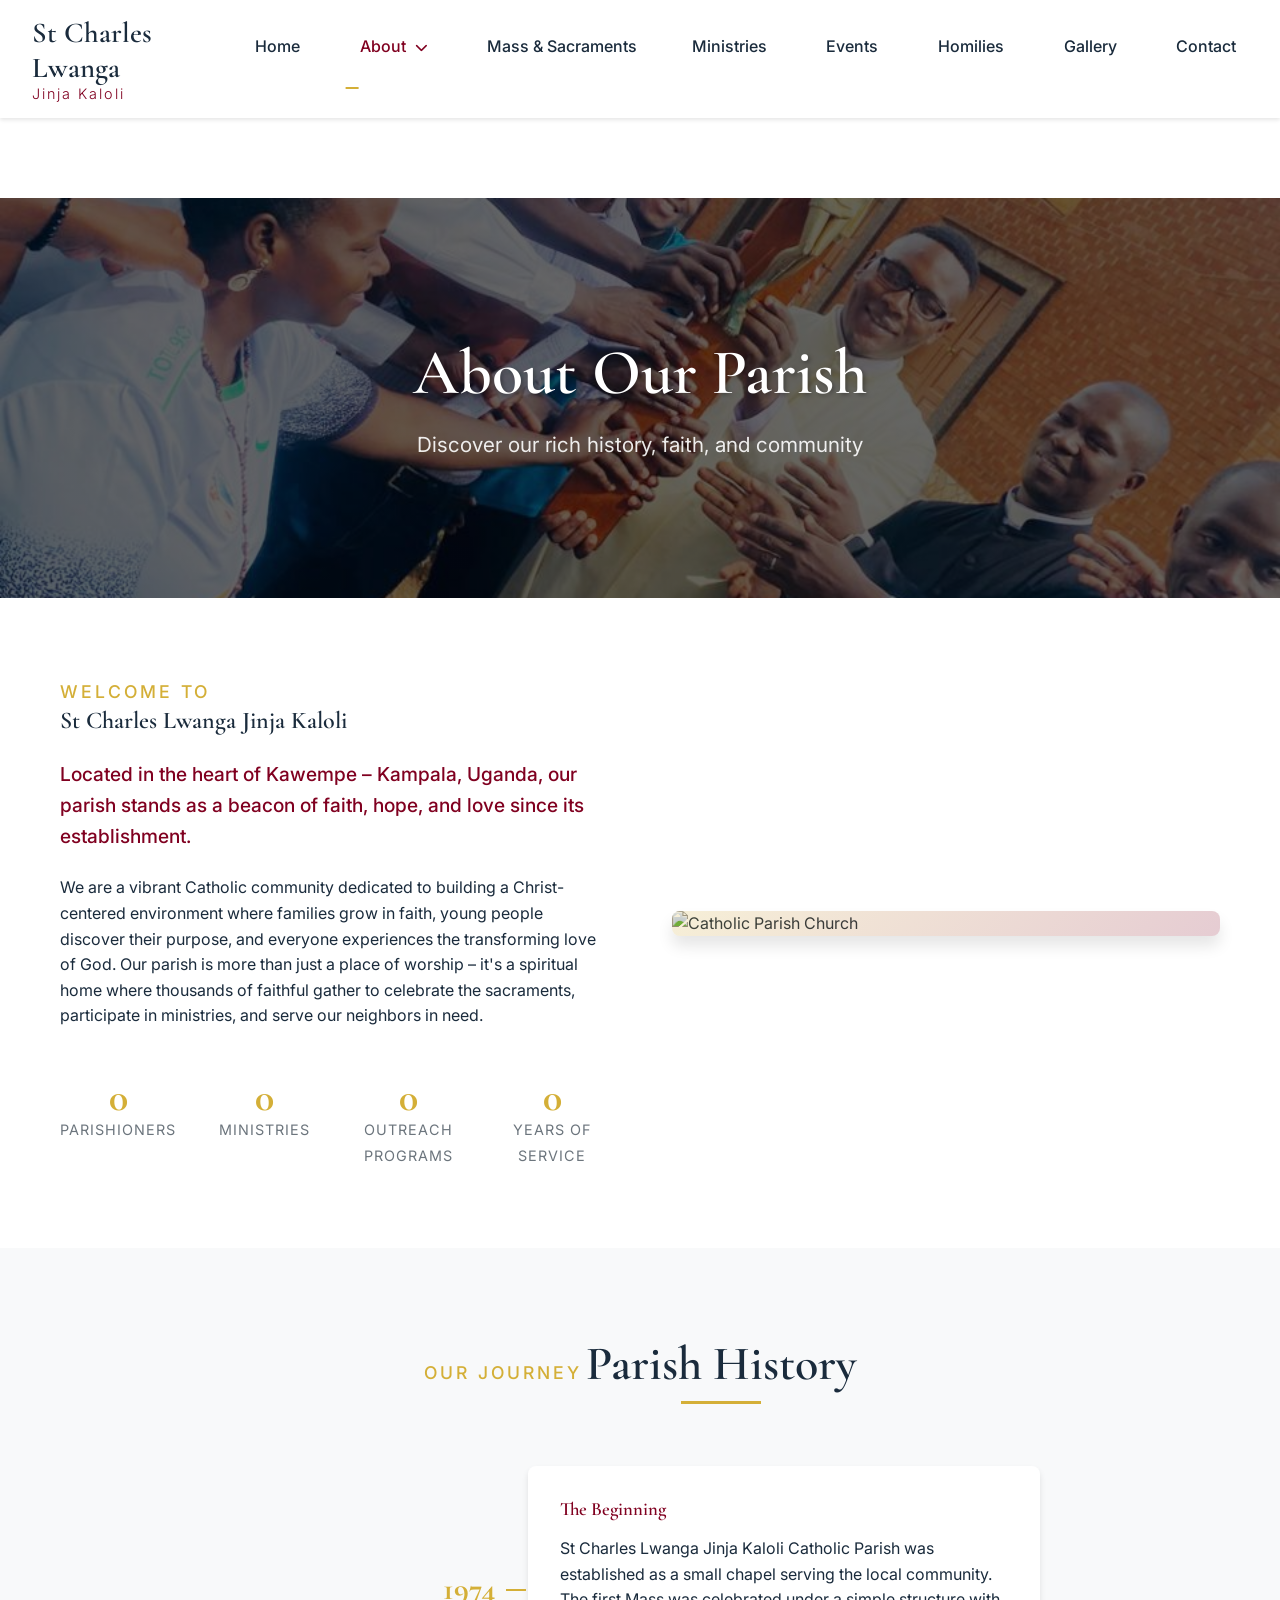
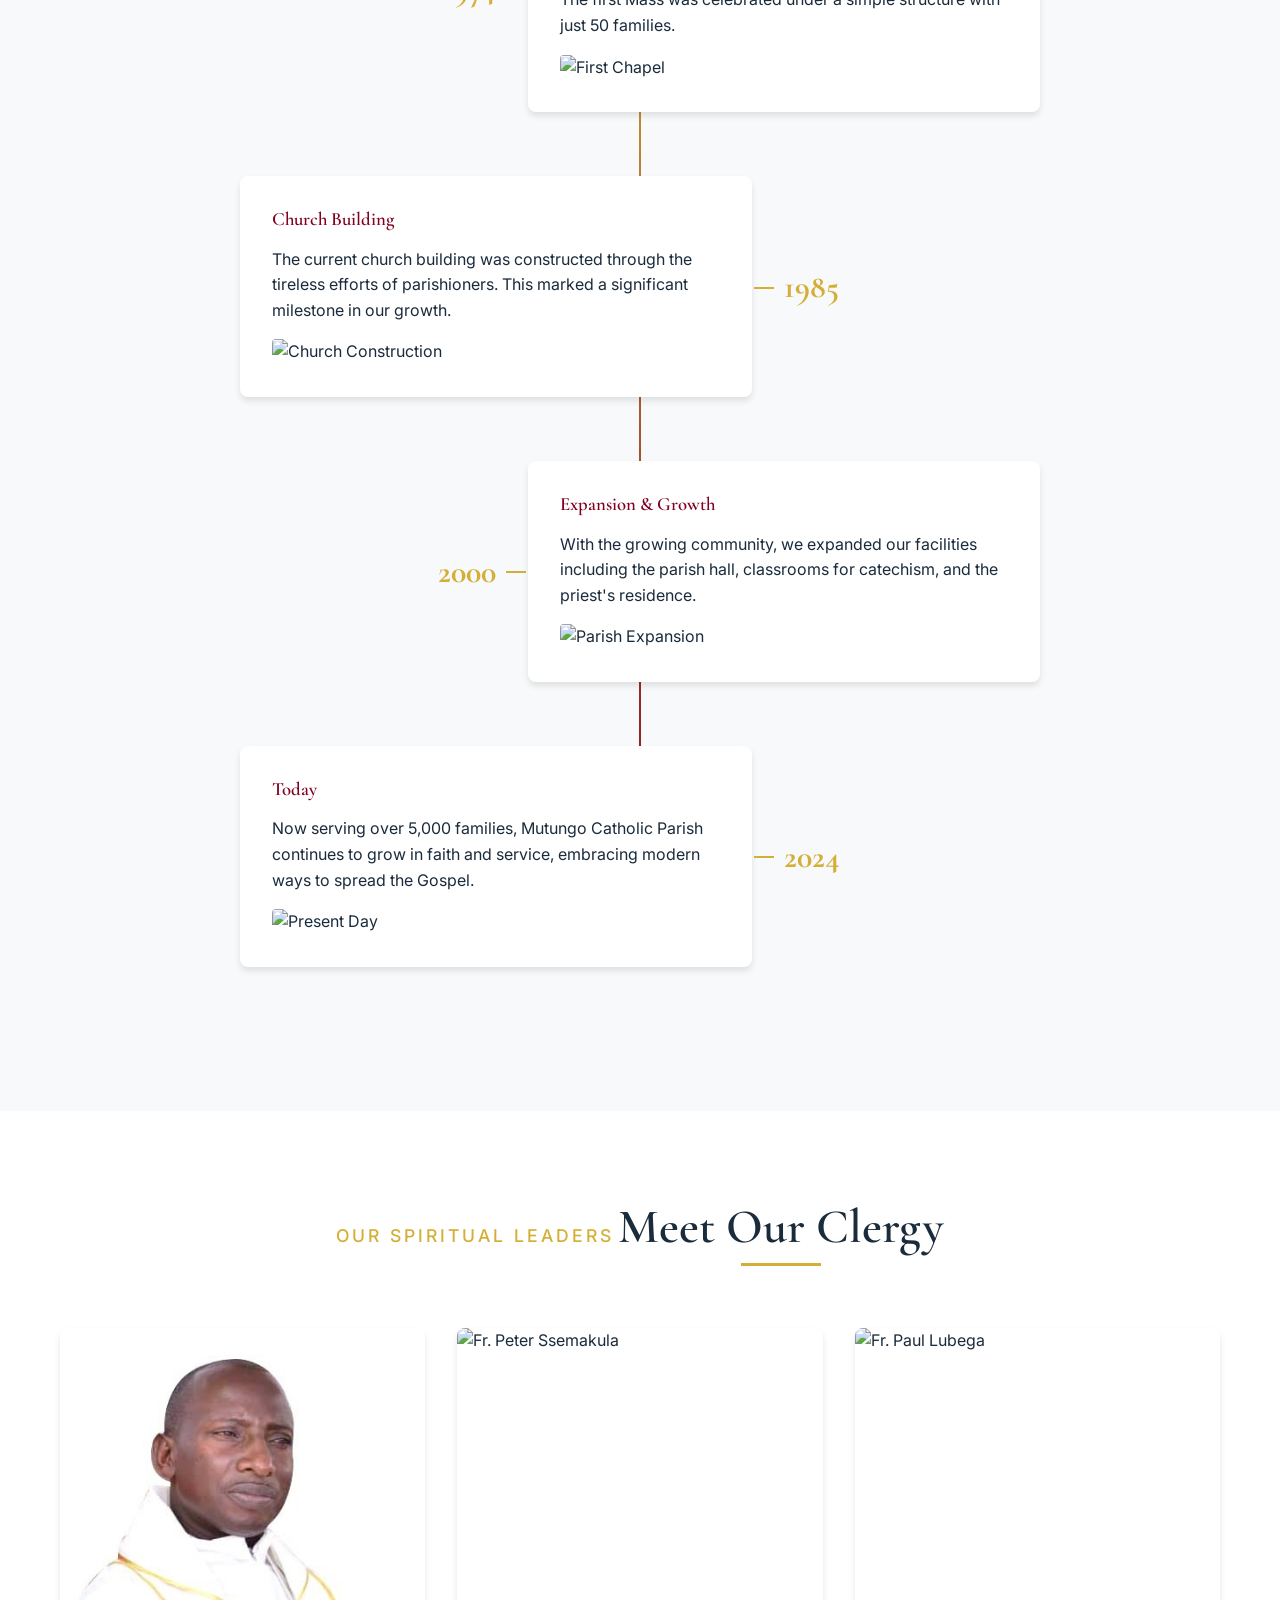
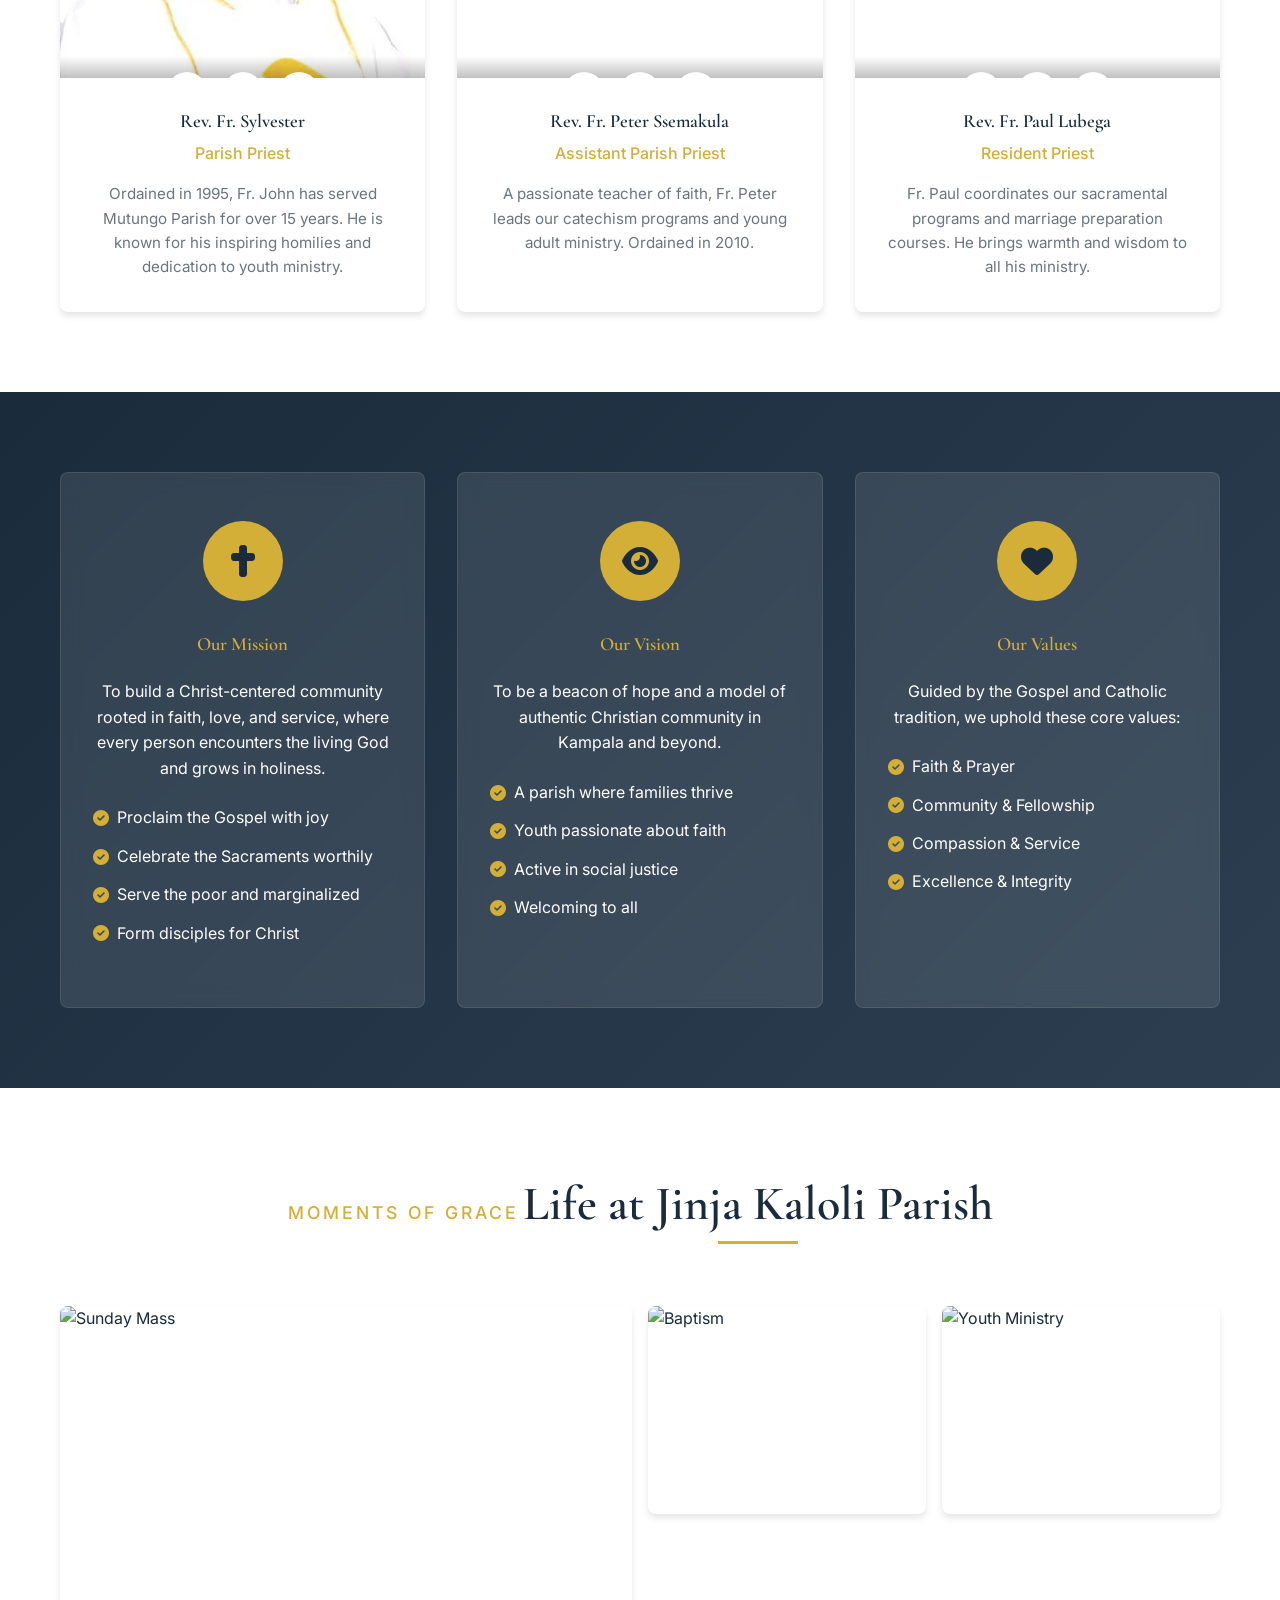
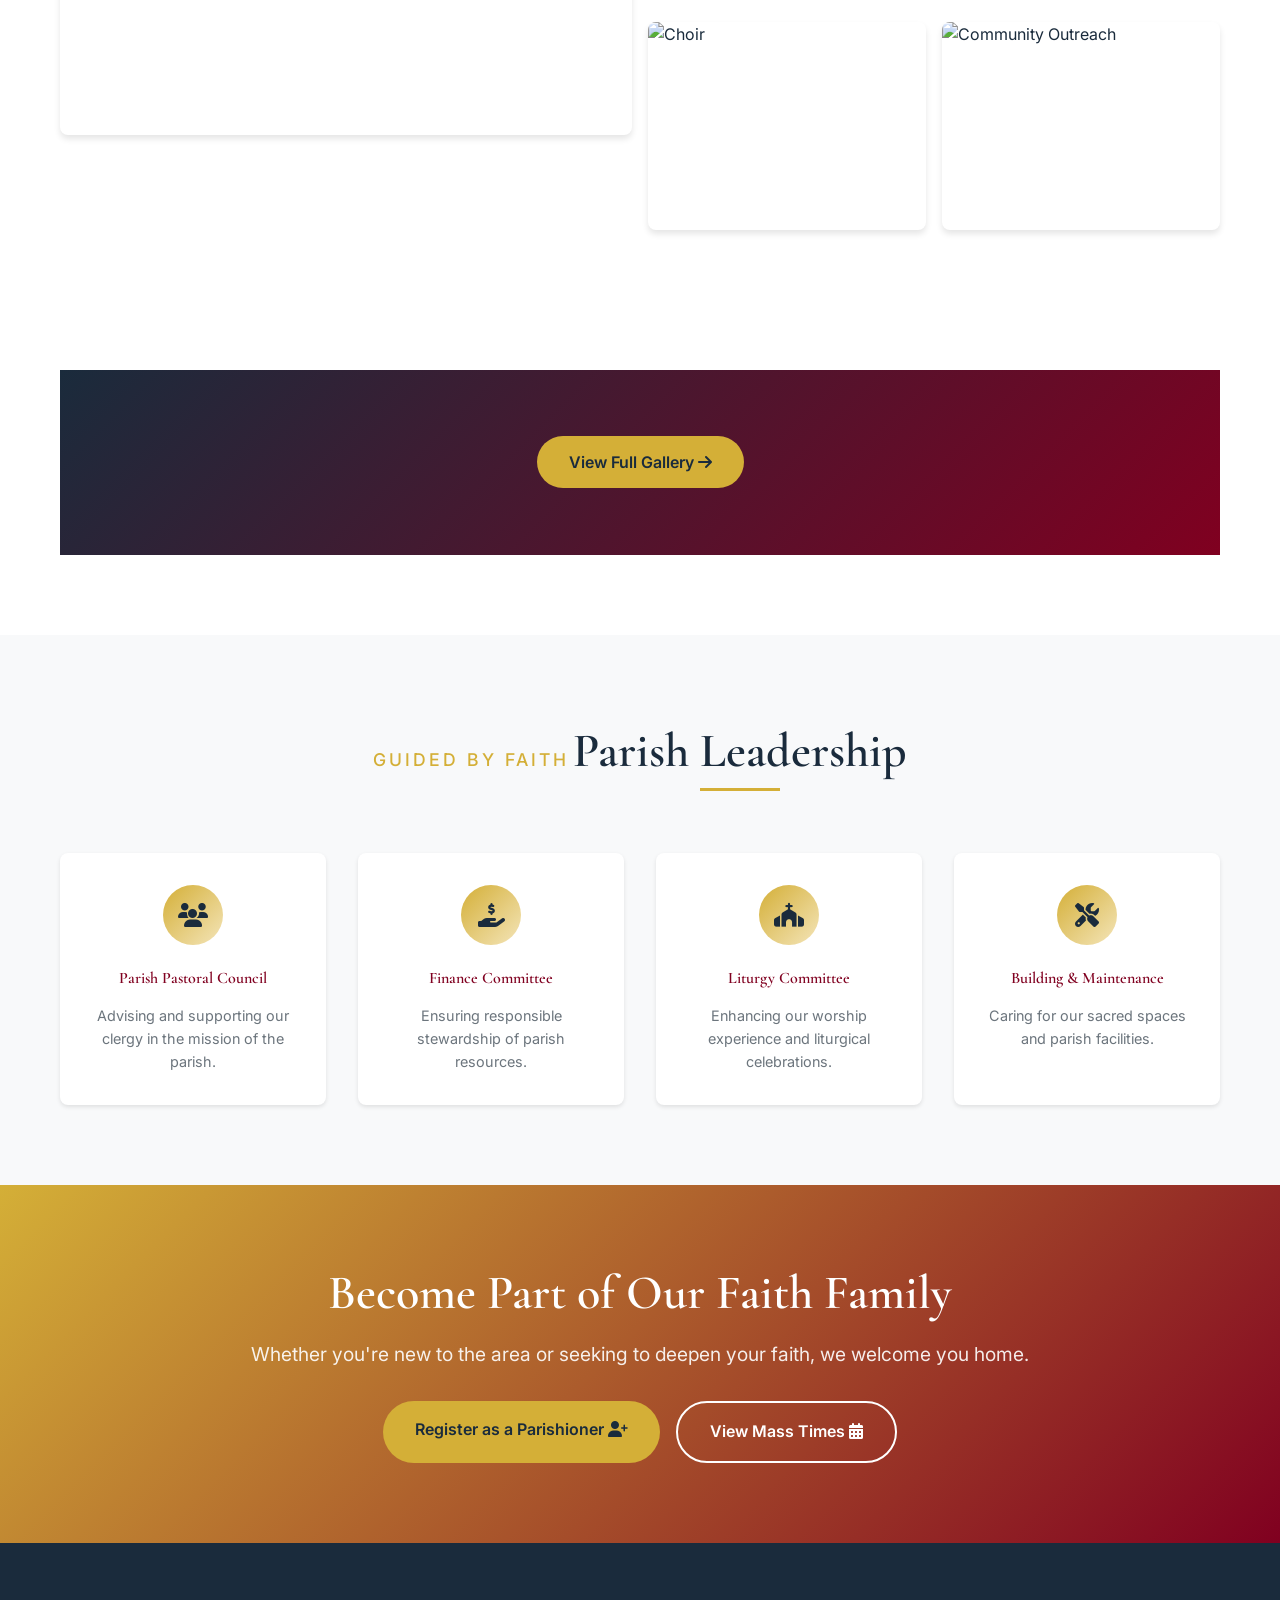
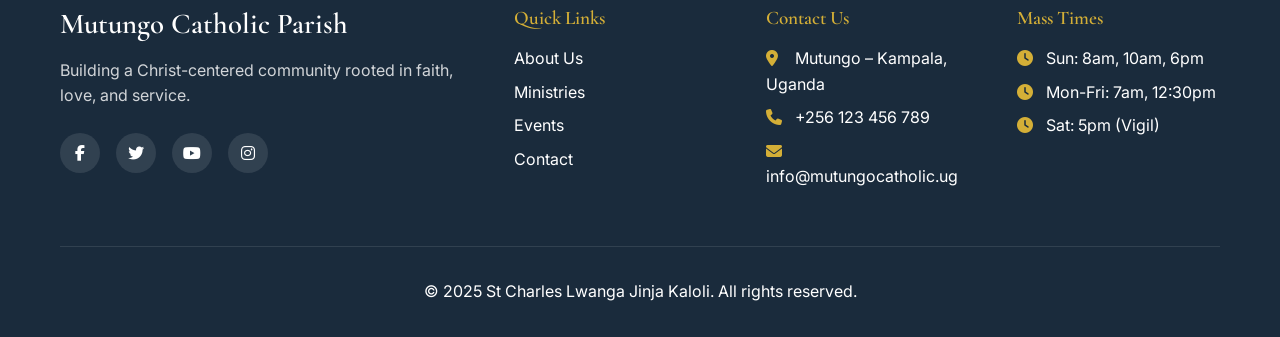
==== commit 76091053: "Update about.html" ====
--- a/about.html
+++ b/about.html
@@ -150,7 +150,7 @@
             <div class="clergy-grid">
                 <div class="clergy-card">
                     <div class="clergy-image">
-                        <img src="img/parishpries.jpg" alt="Fr. John Mukasa">
+                        <img src="img/parishpriest.jpg" alt="Fr. John Mukasa">
                         <div class="clergy-social">
                             <a href="#"><i class="fab fa-facebook-f"></i></a>
                             <a href="#"><i class="fab fa-twitter"></i></a>
